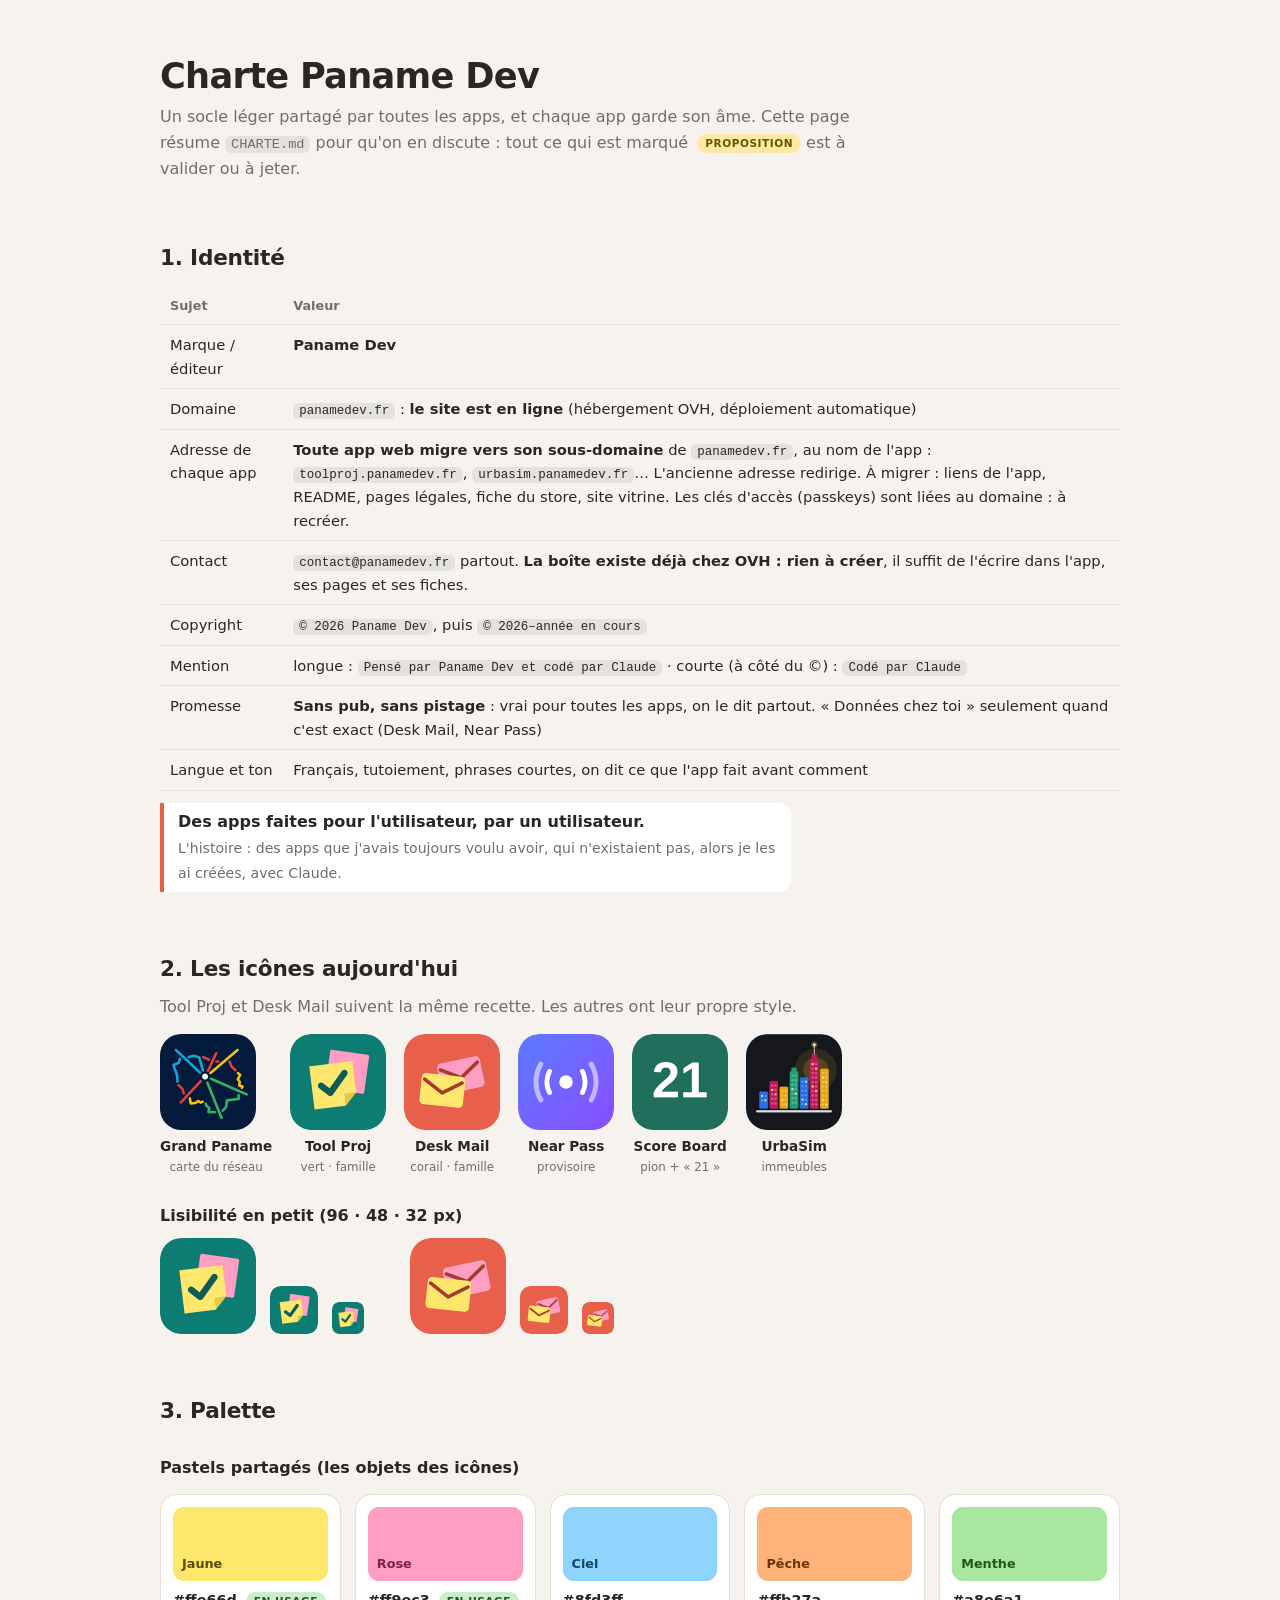
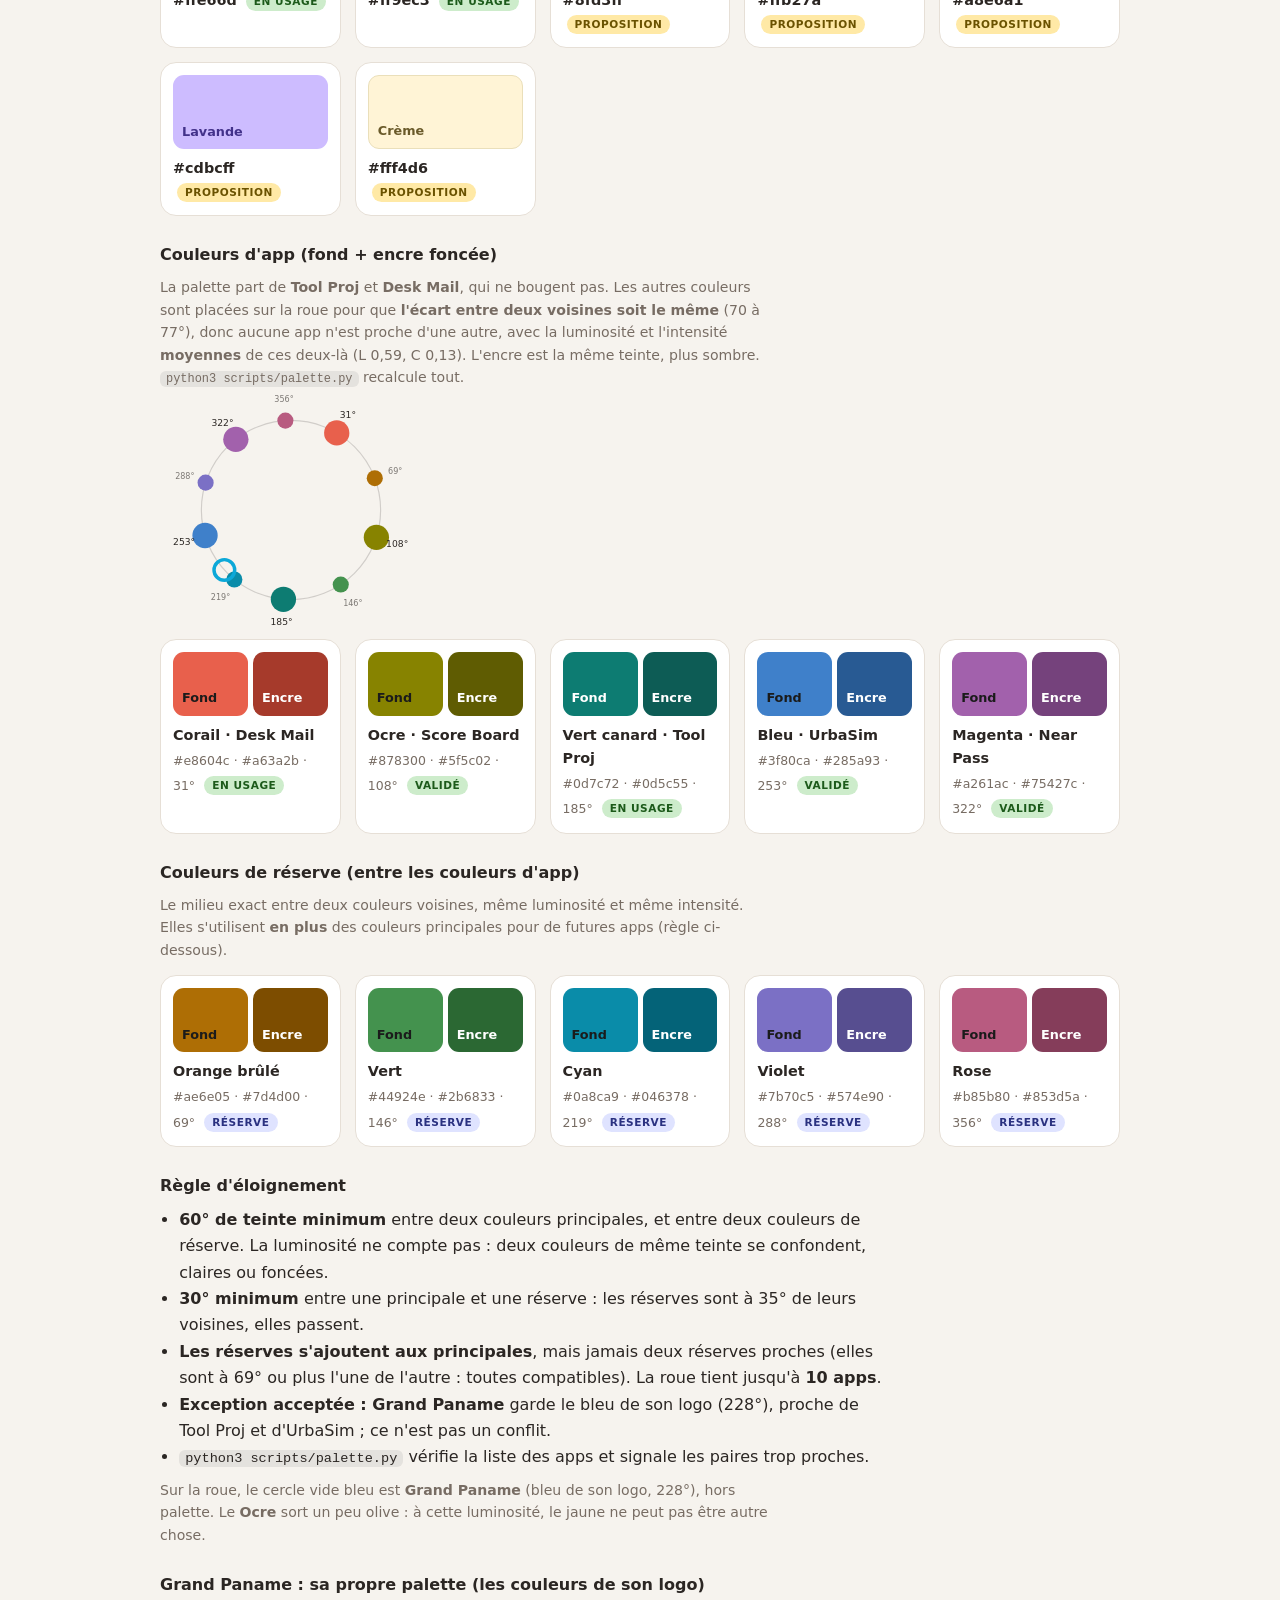
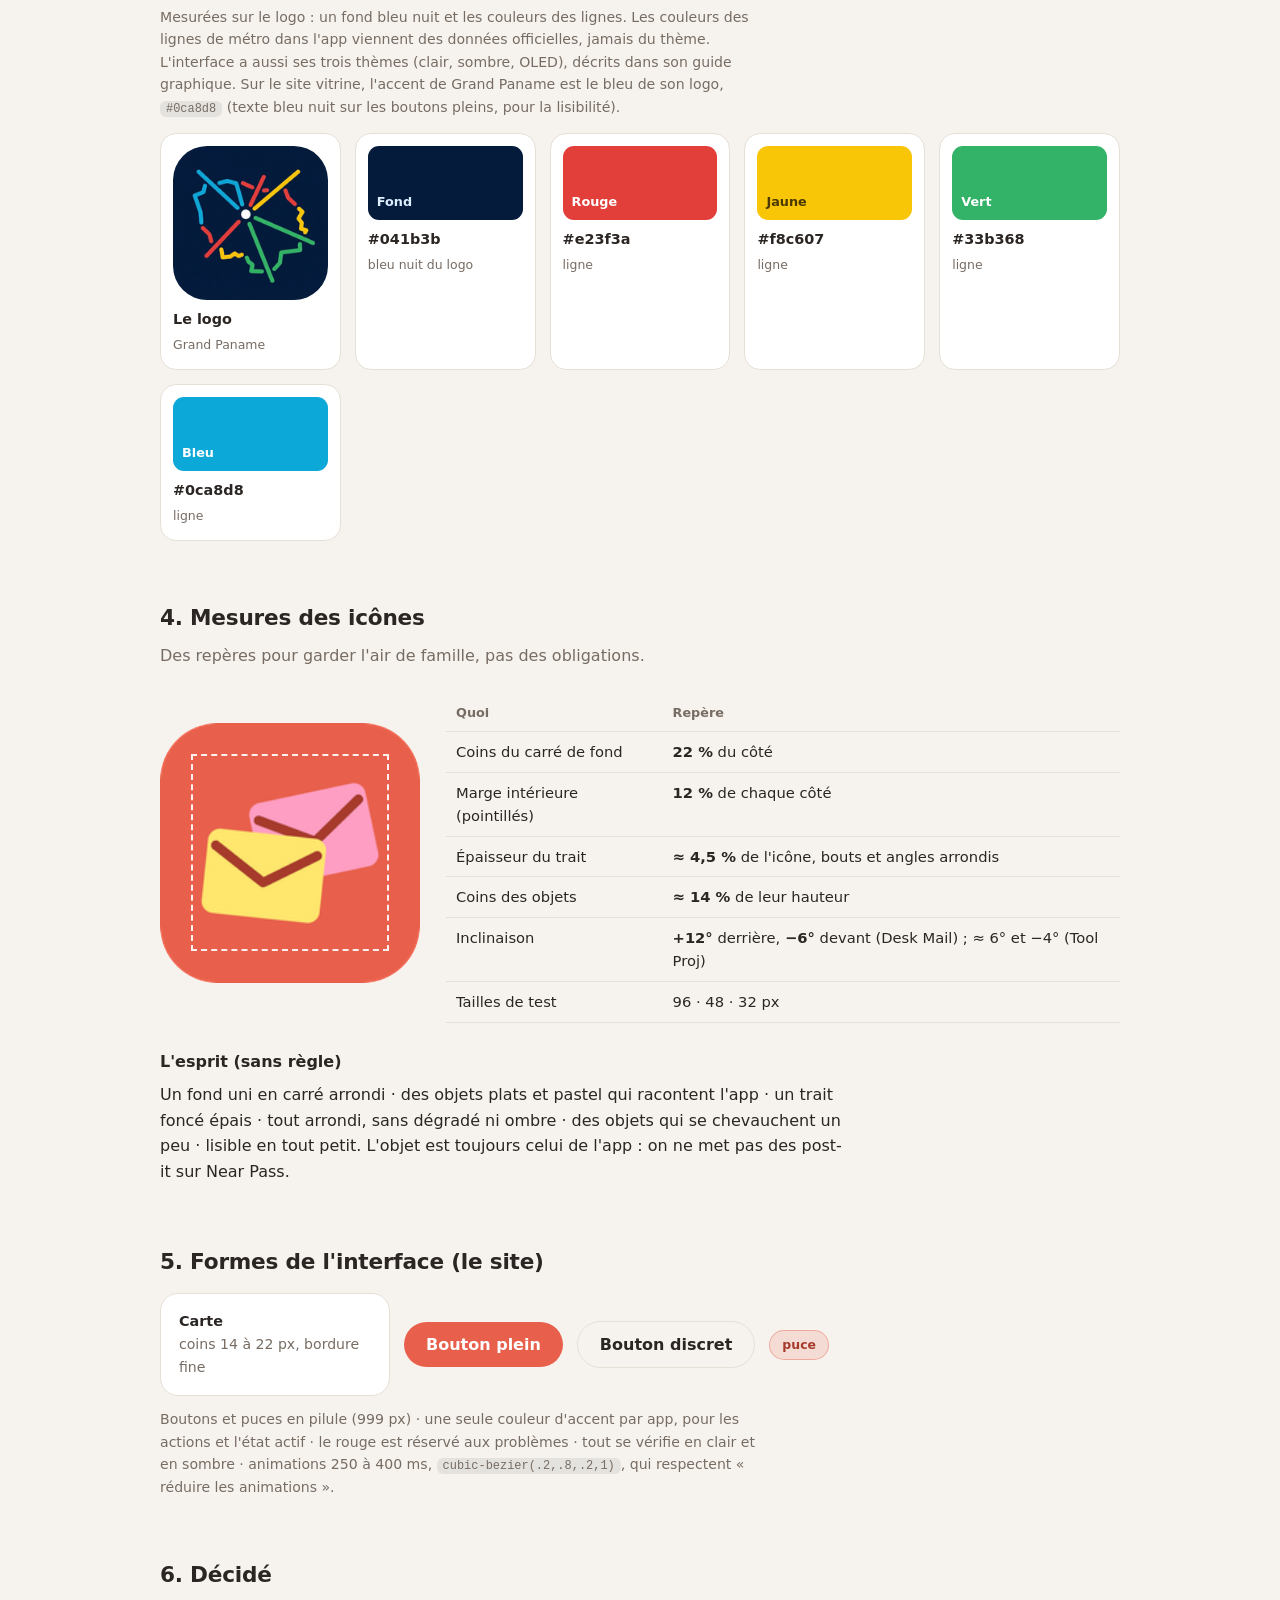
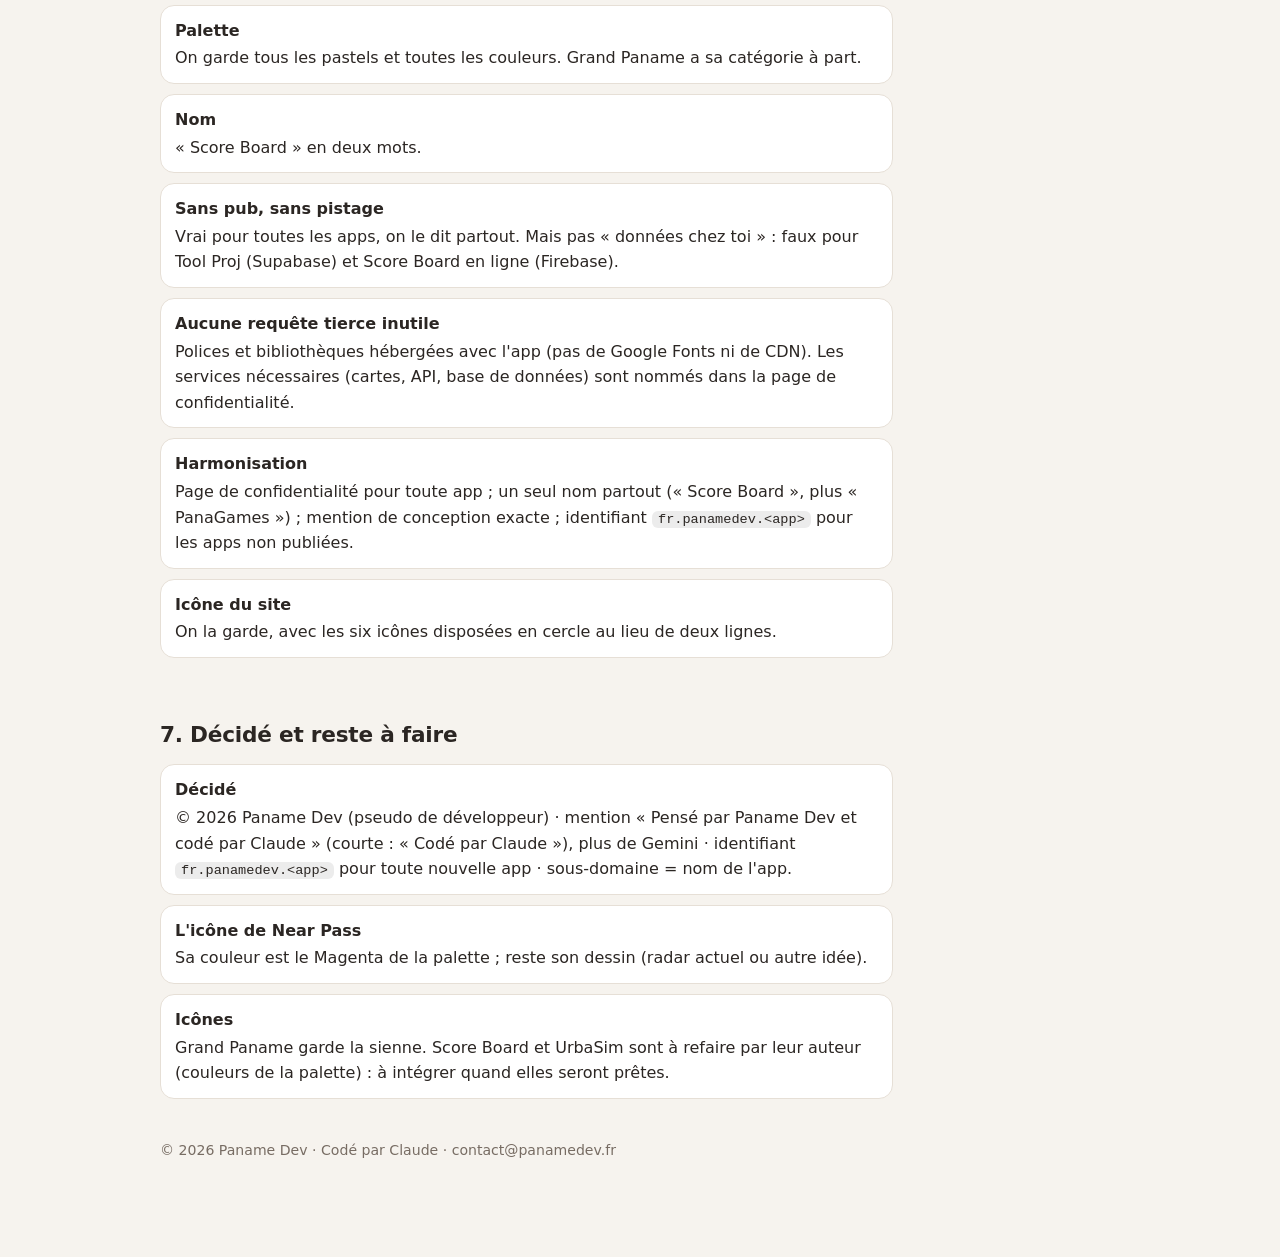
==== branding/charte-paname-dev.html @ 58f42713 "Charte : la boîte contact existe déjà ; toute app web migre vers son sous-domaine Co-Authored-By: Cl" ====
<!doctype html>
<html lang="fr">
<head>
<meta charset="utf-8">
<meta name="robots" content="noindex">
<meta name="viewport" content="width=device-width, initial-scale=1">
<meta name="color-scheme" content="light dark">
<title>Charte Paname Dev</title>
<style>
  :root{--page:#f6f3ee;--card:#fff;--text:#2b2623;--muted:#776c63;--line:#e6dfd6;--accent:#e8604c}
  @media (prefers-color-scheme:dark){:root{--page:#16141a;--card:#211e27;--text:#f3ede6;--muted:#a59fae;--line:#35303d}}
  *{box-sizing:border-box;margin:0}
  body{background:var(--page);color:var(--text);font:16px/1.6 "Segoe UI",system-ui,-apple-system,sans-serif}
  main{max-width:1000px;margin:0 auto;padding:56px 20px 96px}
  h1{font-size:2.2rem;letter-spacing:-.02em;line-height:1.15}
  h2{font-size:1.35rem;margin:60px 0 6px;letter-spacing:-.01em}
  h3{font-size:1rem;margin:26px 0 8px}
  p{max-width:68ch}
  .lead{color:var(--muted);margin-top:8px}
  .note{color:var(--muted);font-size:.88rem;margin-top:8px}
  code{font:.85em ui-monospace,Menlo,Consolas,monospace;background:rgba(127,127,127,.15);padding:1px 6px;border-radius:6px}
  .grid{display:grid;gap:14px;grid-template-columns:repeat(auto-fill,minmax(160px,1fr));margin-top:14px}
  .card{background:var(--card);border:1px solid var(--line);border-radius:16px;padding:12px}
  .sw{height:74px;border-radius:11px;display:flex;align-items:flex-end;padding:7px 9px;font-weight:700;font-size:.8rem;margin-bottom:8px}
  .pair{display:flex;gap:5px;margin-bottom:8px}.pair .sw{flex:1;margin:0;height:64px}
  .card b{display:block;font-size:.9rem}.card small{color:var(--muted);font-size:.78rem}
  .tag{display:inline-block;font-size:.66rem;font-weight:700;letter-spacing:.05em;text-transform:uppercase;padding:1px 8px;border-radius:99px;margin-left:4px;vertical-align:middle}
  .ok{background:#cdeccb;color:#1c5a1a}.try{background:#ffe9a6;color:#6a5200}.hold{background:#dfe3ff;color:#2a3180}
  @media (prefers-color-scheme:dark){.ok{background:#1f4a1d;color:#bff0bb}.try{background:#5a4700;color:#ffe9a6}.hold{background:#2a2f6a;color:#cfd4ff}}
  .row{display:flex;gap:18px;flex-wrap:wrap;align-items:flex-end;margin-top:14px}
  .icon{width:96px;height:96px;border-radius:22%;display:block}
  figure{margin:0;text-align:center;font-size:.85rem}figure figcaption{margin-top:6px}figure small{display:block;color:var(--muted);font-size:.74rem}
  .sizes{display:flex;flex-wrap:wrap;gap:14px;align-items:flex-end;margin-top:10px}
  .anat{display:grid;gap:26px;grid-template-columns:260px 1fr;align-items:center;margin-top:14px}
  @media (max-width:680px){.anat{grid-template-columns:1fr}}
  .box{position:relative;width:260px;height:260px}
  .box img{width:100%;height:100%;border-radius:22%;display:block}
  .box .m{position:absolute;inset:12%;border:2px dashed #fff;opacity:.9}
  table{border-collapse:collapse;width:100%;margin-top:12px;font-size:.92rem}
  td,th{text-align:left;padding:8px 10px;border-bottom:1px solid var(--line);vertical-align:top}th{color:var(--muted);font-weight:600;font-size:.8rem}
  table.gp i{display:inline-block;width:16px;height:16px;border-radius:5px;border:1px solid rgba(127,127,127,.4);vertical-align:-3px;margin-right:7px}
  .shapes{display:flex;gap:14px;flex-wrap:wrap;align-items:center;margin-top:14px}
  .s-card{background:var(--card);border:1px solid var(--line);border-radius:18px;padding:16px 18px;max-width:230px;font-size:.9rem}
  .s-pill{display:inline-block;padding:10px 22px;border-radius:999px;background:var(--accent);color:#fff;font-weight:600}
  .s-pill.g{background:transparent;color:var(--text);border:1px solid var(--line)}
  .s-chip{display:inline-block;padding:4px 12px;border-radius:999px;font-size:.78rem;font-weight:600;color:#a63a2b;background:rgba(232,96,76,.15);border:1px solid rgba(232,96,76,.4)}
  @media (prefers-color-scheme:dark){.s-chip{color:#f4a89b}}
  ul.q{list-style:none;padding:0;margin-top:12px;display:grid;gap:10px}
  ul.q li{background:var(--card);border:1px solid var(--line);border-radius:14px;padding:12px 14px;max-width:72ch}
  ul.q b{display:block;margin-bottom:2px}
  .quote{border-left:4px solid var(--accent);padding:6px 14px;margin-top:12px;max-width:62ch;background:var(--card);border-radius:0 12px 12px 0}
</style>
</head>
<body>
<main>

<h1>Charte Paname Dev</h1>
<p class="lead">Un socle léger partagé par toutes les apps, et chaque app garde son âme. Cette page résume <code>CHARTE.md</code> pour qu'on en discute : tout ce qui est marqué <span class="tag try">proposition</span> est à valider ou à jeter.</p>

<h2>1. Identité</h2>
<table>
  <tr><th>Sujet</th><th>Valeur</th></tr>
  <tr><td>Marque / éditeur</td><td><b>Paname Dev</b></td></tr>
  <tr><td>Domaine</td><td><code>panamedev.fr</code> : <b>le site est en ligne</b> (hébergement OVH, déploiement automatique)</td></tr>
  <tr><td>Adresse de chaque app</td><td><b>Toute app web migre vers son sous-domaine</b> de <code>panamedev.fr</code>, au nom de l'app : <code>toolproj.panamedev.fr</code>, <code>urbasim.panamedev.fr</code>… L'ancienne adresse redirige. À migrer : liens de l'app, README, pages légales, fiche du store, site vitrine. Les clés d'accès (passkeys) sont liées au domaine : à recréer.</td></tr>
  <tr><td>Contact</td><td><code>contact@panamedev.fr</code> partout. <b>La boîte existe déjà chez OVH : rien à créer</b>, il suffit de l'écrire dans l'app, ses pages et ses fiches.</td></tr>
  <tr><td>Copyright</td><td><code>© 2026 Paname Dev</code>, puis <code>© 2026–année en cours</code></td></tr>
  <tr><td>Mention</td><td>longue : <code>Pensé par Paname Dev et codé par Claude</code> · courte (à côté du ©) : <code>Codé par Claude</code></td></tr>
  <tr><td>Promesse</td><td><b>Sans pub, sans pistage</b> : vrai pour toutes les apps, on le dit partout. « Données chez toi » seulement quand c'est exact (Desk Mail, Near Pass)</td></tr>
  <tr><td>Langue et ton</td><td>Français, tutoiement, phrases courtes, on dit ce que l'app fait avant comment</td></tr>
</table>
<div class="quote"><b>Des apps faites pour l'utilisateur, par un utilisateur.</b><br><span class="note">L'histoire : des apps que j'avais toujours voulu avoir, qui n'existaient pas, alors je les ai créées, avec Claude.</span></div>

<h2>2. Les icônes aujourd'hui</h2>
<p class="lead">Tool Proj et Desk Mail suivent la même recette. Les autres ont leur propre style.</p>
<div class="row">
  <figure><img class="icon" src="[data-uri]" alt=""><figcaption><b>Grand Paname</b><small>carte du réseau</small></figcaption></figure>
  <figure><img class="icon" src="[data-uri]" alt=""><figcaption><b>Tool Proj</b><small>vert · famille</small></figcaption></figure>
  <figure><img class="icon" src="[data-uri]" alt=""><figcaption><b>Desk Mail</b><small>corail · famille</small></figcaption></figure>
  <figure><img class="icon" src="[data-uri]" alt=""><figcaption><b>Near Pass</b><small>provisoire</small></figcaption></figure>
  <figure><img class="icon" src="[data-uri]" alt=""><figcaption><b>Score Board</b><small>pion + « 21 »</small></figcaption></figure>
  <figure><img class="icon" src="[data-uri]" alt=""><figcaption><b>UrbaSim</b><small>immeubles</small></figcaption></figure>
</div>
<h3>Lisibilité en petit (96 · 48 · 32 px)</h3>
<div class="sizes">
  <img src="[data-uri]" width="96" height="96" alt="" style="border-radius:22%"><img src="[data-uri]" width="48" height="48" alt="" style="border-radius:22%"><img src="[data-uri]" width="32" height="32" alt="" style="border-radius:22%">
  <span style="width:18px"></span>
  <img src="[data-uri]" width="96" height="96" alt="" style="border-radius:22%"><img src="[data-uri]" width="48" height="48" alt="" style="border-radius:22%"><img src="[data-uri]" width="32" height="32" alt="" style="border-radius:22%">
</div>

<h2>3. Palette</h2>
<h3>Pastels partagés (les objets des icônes)</h3>
<div class="grid">
  <div class="card"><div class="sw" style="background:#ffe66d;color:#5c4a00">Jaune</div><b>#ffe66d <span class="tag ok">en usage</span></b></div>
  <div class="card"><div class="sw" style="background:#ff9ec3;color:#7a2349">Rose</div><b>#ff9ec3 <span class="tag ok">en usage</span></b></div>
  <div class="card"><div class="sw" style="background:#8fd3ff;color:#0e4766">Ciel</div><b>#8fd3ff <span class="tag try">proposition</span></b></div>
  <div class="card"><div class="sw" style="background:#ffb27a;color:#6a3400">Pêche</div><b>#ffb27a <span class="tag try">proposition</span></b></div>
  <div class="card"><div class="sw" style="background:#a8e6a1;color:#1f5a1a">Menthe</div><b>#a8e6a1 <span class="tag try">proposition</span></b></div>
  <div class="card"><div class="sw" style="background:#cdbcff;color:#42318a">Lavande</div><b>#cdbcff <span class="tag try">proposition</span></b></div>
  <div class="card"><div class="sw" style="background:#fff4d6;color:#6a5a2a;border:1px solid #eadfba">Crème</div><b>#fff4d6 <span class="tag try">proposition</span></b></div>
</div>
<h3>Couleurs d'app (fond + encre foncée)</h3>
<p class="note">La palette part de <b>Tool Proj</b> et <b>Desk Mail</b>, qui ne bougent pas. Les autres couleurs sont placées sur la roue pour que <b>l'écart entre deux voisines soit le même</b> (70 à 77°), donc aucune app n'est proche d'une autre, avec la luminosité et l'intensité <b>moyennes</b> de ces deux-là (L 0,59, C 0,13). L'encre est la même teinte, plus sombre. <code>python3 scripts/palette.py</code> recalcule tout.</p>
<svg viewBox="-14 0 228 200" width="262" height="230" role="img" aria-label="Roue des couleurs d'app" style="display:block;margin:6px 0 14px"><circle cx="100" cy="100" r="78" fill="none" stroke="currentColor" stroke-opacity=".18"/><circle cx="172.9" cy="72.3" r="7" fill="#ae6e05"/><text x="190.7" y="68.6" text-anchor="middle" font-size="7" fill="currentColor" fill-opacity=".6">69°</text><circle cx="143.3" cy="164.9" r="7" fill="#44924e"/><text x="153.8" y="183.7" text-anchor="middle" font-size="7" fill="currentColor" fill-opacity=".6">146°</text><circle cx="50.7" cy="160.5" r="7" fill="#0a8ca9"/><text x="38.7" y="178.2" text-anchor="middle" font-size="7" fill="currentColor" fill-opacity=".6">219°</text><circle cx="25.7" cy="76.2" r="7" fill="#7b70c5"/><text x="7.6" y="73.4" text-anchor="middle" font-size="7" fill="currentColor" fill-opacity=".6">288°</text><circle cx="95.1" cy="22.2" r="7" fill="#b85b80"/><text x="93.9" y="6.2" text-anchor="middle" font-size="7" fill="currentColor" fill-opacity=".6">356°</text><circle cx="139.8" cy="32.9" r="11" fill="#e8604c"/><text x="149.5" y="19.6" text-anchor="middle" font-size="8" fill="currentColor">31°</text><circle cx="174.3" cy="123.8" r="11" fill="#878300"/><text x="192.4" y="132.6" text-anchor="middle" font-size="8" fill="currentColor">108°</text><circle cx="93.4" cy="177.7" r="11" fill="#0d7c72"/><text x="91.8" y="199.7" text-anchor="middle" font-size="8" fill="currentColor">185°</text><circle cx="25.2" cy="122.2" r="11" fill="#3f80ca"/><text x="7.0" y="130.6" text-anchor="middle" font-size="8" fill="currentColor">253°</text><circle cx="52.0" cy="38.5" r="11" fill="#a261ac"/><text x="40.4" y="26.5" text-anchor="middle" font-size="8" fill="currentColor">322°</text><circle cx="42.0" cy="152.2" r="9" fill="none" stroke="#0ca8d8" stroke-width="3"/></svg>
<div class="grid">
  <div class="card"><div class="pair"><div class="sw" style="background:#e8604c;color:#1b1b1b">Fond</div><div class="sw" style="background:#a63a2b;color:#fff">Encre</div></div><b>Corail · Desk Mail</b><small>#e8604c · #a63a2b · 31°</small> <span class="tag ok">en usage</span></div>
  <div class="card"><div class="pair"><div class="sw" style="background:#878300;color:#1b1b1b">Fond</div><div class="sw" style="background:#5f5c02;color:#fff">Encre</div></div><b>Ocre · Score Board</b><small>#878300 · #5f5c02 · 108°</small> <span class="tag ok">validé</span></div>
  <div class="card"><div class="pair"><div class="sw" style="background:#0d7c72;color:#fff">Fond</div><div class="sw" style="background:#0d5c55;color:#fff">Encre</div></div><b>Vert canard · Tool Proj</b><small>#0d7c72 · #0d5c55 · 185°</small> <span class="tag ok">en usage</span></div>
  <div class="card"><div class="pair"><div class="sw" style="background:#3f80ca;color:#1b1b1b">Fond</div><div class="sw" style="background:#285a93;color:#fff">Encre</div></div><b>Bleu · UrbaSim</b><small>#3f80ca · #285a93 · 253°</small> <span class="tag ok">validé</span></div>
  <div class="card"><div class="pair"><div class="sw" style="background:#a261ac;color:#1b1b1b">Fond</div><div class="sw" style="background:#75427c;color:#fff">Encre</div></div><b>Magenta · Near Pass</b><small>#a261ac · #75427c · 322°</small> <span class="tag ok">validé</span></div>
</div>
<h3>Couleurs de réserve (entre les couleurs d'app)</h3>
<p class="note">Le milieu exact entre deux couleurs voisines, même luminosité et même intensité. Elles s'utilisent <b>en plus</b> des couleurs principales pour de futures apps (règle ci-dessous).</p>
<div class="grid">
  <div class="card"><div class="pair"><div class="sw" style="background:#ae6e05;color:#1b1b1b">Fond</div><div class="sw" style="background:#7d4d00;color:#fff">Encre</div></div><b>Orange brûlé</b><small>#ae6e05 · #7d4d00 · 69°</small> <span class="tag hold">réserve</span></div>
  <div class="card"><div class="pair"><div class="sw" style="background:#44924e;color:#1b1b1b">Fond</div><div class="sw" style="background:#2b6833;color:#fff">Encre</div></div><b>Vert</b><small>#44924e · #2b6833 · 146°</small> <span class="tag hold">réserve</span></div>
  <div class="card"><div class="pair"><div class="sw" style="background:#0a8ca9;color:#1b1b1b">Fond</div><div class="sw" style="background:#046378;color:#fff">Encre</div></div><b>Cyan</b><small>#0a8ca9 · #046378 · 219°</small> <span class="tag hold">réserve</span></div>
  <div class="card"><div class="pair"><div class="sw" style="background:#7b70c5;color:#1b1b1b">Fond</div><div class="sw" style="background:#574e90;color:#fff">Encre</div></div><b>Violet</b><small>#7b70c5 · #574e90 · 288°</small> <span class="tag hold">réserve</span></div>
  <div class="card"><div class="pair"><div class="sw" style="background:#b85b80;color:#1b1b1b">Fond</div><div class="sw" style="background:#853d5a;color:#fff">Encre</div></div><b>Rose</b><small>#b85b80 · #853d5a · 356°</small> <span class="tag hold">réserve</span></div>
</div>
<h3>Règle d'éloignement</h3>
<ul style="max-width:72ch;line-height:1.65;padding-left:1.2rem">
  <li><b>60° de teinte minimum</b> entre deux couleurs principales, et entre deux couleurs de réserve. La luminosité ne compte pas : deux couleurs de même teinte se confondent, claires ou foncées.</li>
  <li><b>30° minimum</b> entre une principale et une réserve : les réserves sont à 35° de leurs voisines, elles passent.</li>
  <li><b>Les réserves s'ajoutent aux principales</b>, mais jamais deux réserves proches (elles sont à 69° ou plus l'une de l'autre : toutes compatibles). La roue tient jusqu'à <b>10 apps</b>.</li>
  <li><b>Exception acceptée : Grand Paname</b> garde le bleu de son logo (228°), proche de Tool Proj et d'UrbaSim ; ce n'est pas un conflit.</li>
  <li><code>python3 scripts/palette.py</code> vérifie la liste des apps et signale les paires trop proches.</li>
</ul>
<p class="note">Sur la roue, le cercle vide bleu est <b>Grand Paname</b> (bleu de son logo, 228°), hors palette. Le <b>Ocre</b> sort un peu olive : à cette luminosité, le jaune ne peut pas être autre chose.</p>

<h3>Grand Paname : sa propre palette (les couleurs de son logo)</h3>
<p class="note" style="margin:0 0 6px">Mesurées sur le logo : un fond bleu nuit et les couleurs des lignes. Les couleurs des lignes de métro dans l'app viennent des données officielles, jamais du thème. L'interface a aussi ses trois thèmes (clair, sombre, OLED), décrits dans son guide graphique. Sur le site vitrine, l'accent de Grand Paname est le bleu de son logo, <code>#0ca8d8</code> (texte bleu nuit sur les boutons pleins, pour la lisibilité).</p>
<div class="grid">
  <div class="card"><img src="[data-uri]" alt="" style="width:100%;border-radius:22%;display:block;margin-bottom:8px"><b>Le logo</b><small>Grand Paname</small></div>
  <div class="card"><div class="sw" style="background:#041b3b;color:#ddeeff">Fond</div><b>#041b3b</b><small>bleu nuit du logo</small></div>
  <div class="card"><div class="sw" style="background:#e23f3a;color:#fff">Rouge</div><b>#e23f3a</b><small>ligne</small></div>
  <div class="card"><div class="sw" style="background:#f8c607;color:#4a3a00">Jaune</div><b>#f8c607</b><small>ligne</small></div>
  <div class="card"><div class="sw" style="background:#33b368;color:#fff">Vert</div><b>#33b368</b><small>ligne</small></div>
  <div class="card"><div class="sw" style="background:#0ca8d8;color:#fff">Bleu</div><b>#0ca8d8</b><small>ligne</small></div>
</div>

<h2>4. Mesures des icônes</h2>
<p class="lead">Des repères pour garder l'air de famille, pas des obligations.</p>
<div class="anat">
  <div class="box"><img src="[data-uri]" alt=""><div class="m"></div></div>
  <table>
    <tr><th>Quoi</th><th>Repère</th></tr>
    <tr><td>Coins du carré de fond</td><td><b>22 %</b> du côté</td></tr>
    <tr><td>Marge intérieure (pointillés)</td><td><b>12 %</b> de chaque côté</td></tr>
    <tr><td>Épaisseur du trait</td><td><b>≈ 4,5 %</b> de l'icône, bouts et angles arrondis</td></tr>
    <tr><td>Coins des objets</td><td><b>≈ 14 %</b> de leur hauteur</td></tr>
    <tr><td>Inclinaison</td><td><b>+12°</b> derrière, <b>−6°</b> devant (Desk Mail) ; ≈ 6° et −4° (Tool Proj)</td></tr>
    <tr><td>Tailles de test</td><td>96 · 48 · 32 px</td></tr>
  </table>
</div>
<h3>L'esprit (sans règle)</h3>
<p>Un fond uni en carré arrondi · des objets plats et pastel qui racontent l'app · un trait foncé épais · tout arrondi, sans dégradé ni ombre · des objets qui se chevauchent un peu · lisible en tout petit. L'objet est toujours celui de l'app : on ne met pas des post-it sur Near Pass.</p>

<h2>5. Formes de l'interface (le site)</h2>
<div class="shapes">
  <div class="s-card"><b>Carte</b><br><span class="note">coins 14 à 22 px, bordure fine</span></div>
  <span class="s-pill">Bouton plein</span><span class="s-pill g">Bouton discret</span><span class="s-chip">puce</span>
</div>
<p class="note" style="margin-top:12px">Boutons et puces en pilule (999 px) · une seule couleur d'accent par app, pour les actions et l'état actif · le rouge est réservé aux problèmes · tout se vérifie en clair et en sombre · animations 250 à 400 ms, <code>cubic-bezier(.2,.8,.2,1)</code>, qui respectent « réduire les animations ».</p>

<h2>6. Décidé</h2>
<ul class="q">
  <li><b>Palette</b>On garde tous les pastels et toutes les couleurs. Grand Paname a sa catégorie à part.</li>
  <li><b>Nom</b>« Score Board » en deux mots.</li>
  <li><b>Sans pub, sans pistage</b>Vrai pour toutes les apps, on le dit partout. Mais pas « données chez toi » : faux pour Tool Proj (Supabase) et Score Board en ligne (Firebase).</li>
  <li><b>Aucune requête tierce inutile</b>Polices et bibliothèques hébergées avec l'app (pas de Google Fonts ni de CDN). Les services nécessaires (cartes, API, base de données) sont nommés dans la page de confidentialité.</li>
  <li><b>Harmonisation</b>Page de confidentialité pour toute app ; un seul nom partout (« Score Board », plus « PanaGames ») ; mention de conception exacte ; identifiant <code>fr.panamedev.&lt;app&gt;</code> pour les apps non publiées.</li>
  <li><b>Icône du site</b>On la garde, avec les six icônes disposées en cercle au lieu de deux lignes.</li>
</ul>

<h2>7. Décidé et reste à faire</h2>
<ul class="q">
  <li><b>Décidé</b>© 2026 Paname Dev (pseudo de développeur) · mention « Pensé par Paname Dev et codé par Claude » (courte : « Codé par Claude »), plus de Gemini · identifiant <code>fr.panamedev.&lt;app&gt;</code> pour toute nouvelle app · sous-domaine = nom de l'app.</li>
  <li><b>L'icône de Near Pass</b>Sa couleur est le Magenta de la palette ; reste son dessin (radar actuel ou autre idée).</li>
  <li><b>Icônes</b>Grand Paname garde la sienne. Score Board et UrbaSim sont à refaire par leur auteur (couleurs de la palette) : à intégrer quand elles seront prêtes.</li>
</ul>

<p class="note" style="margin-top:40px">© 2026 Paname Dev · Codé par Claude · contact@panamedev.fr</p>
</main>
</body>
</html>
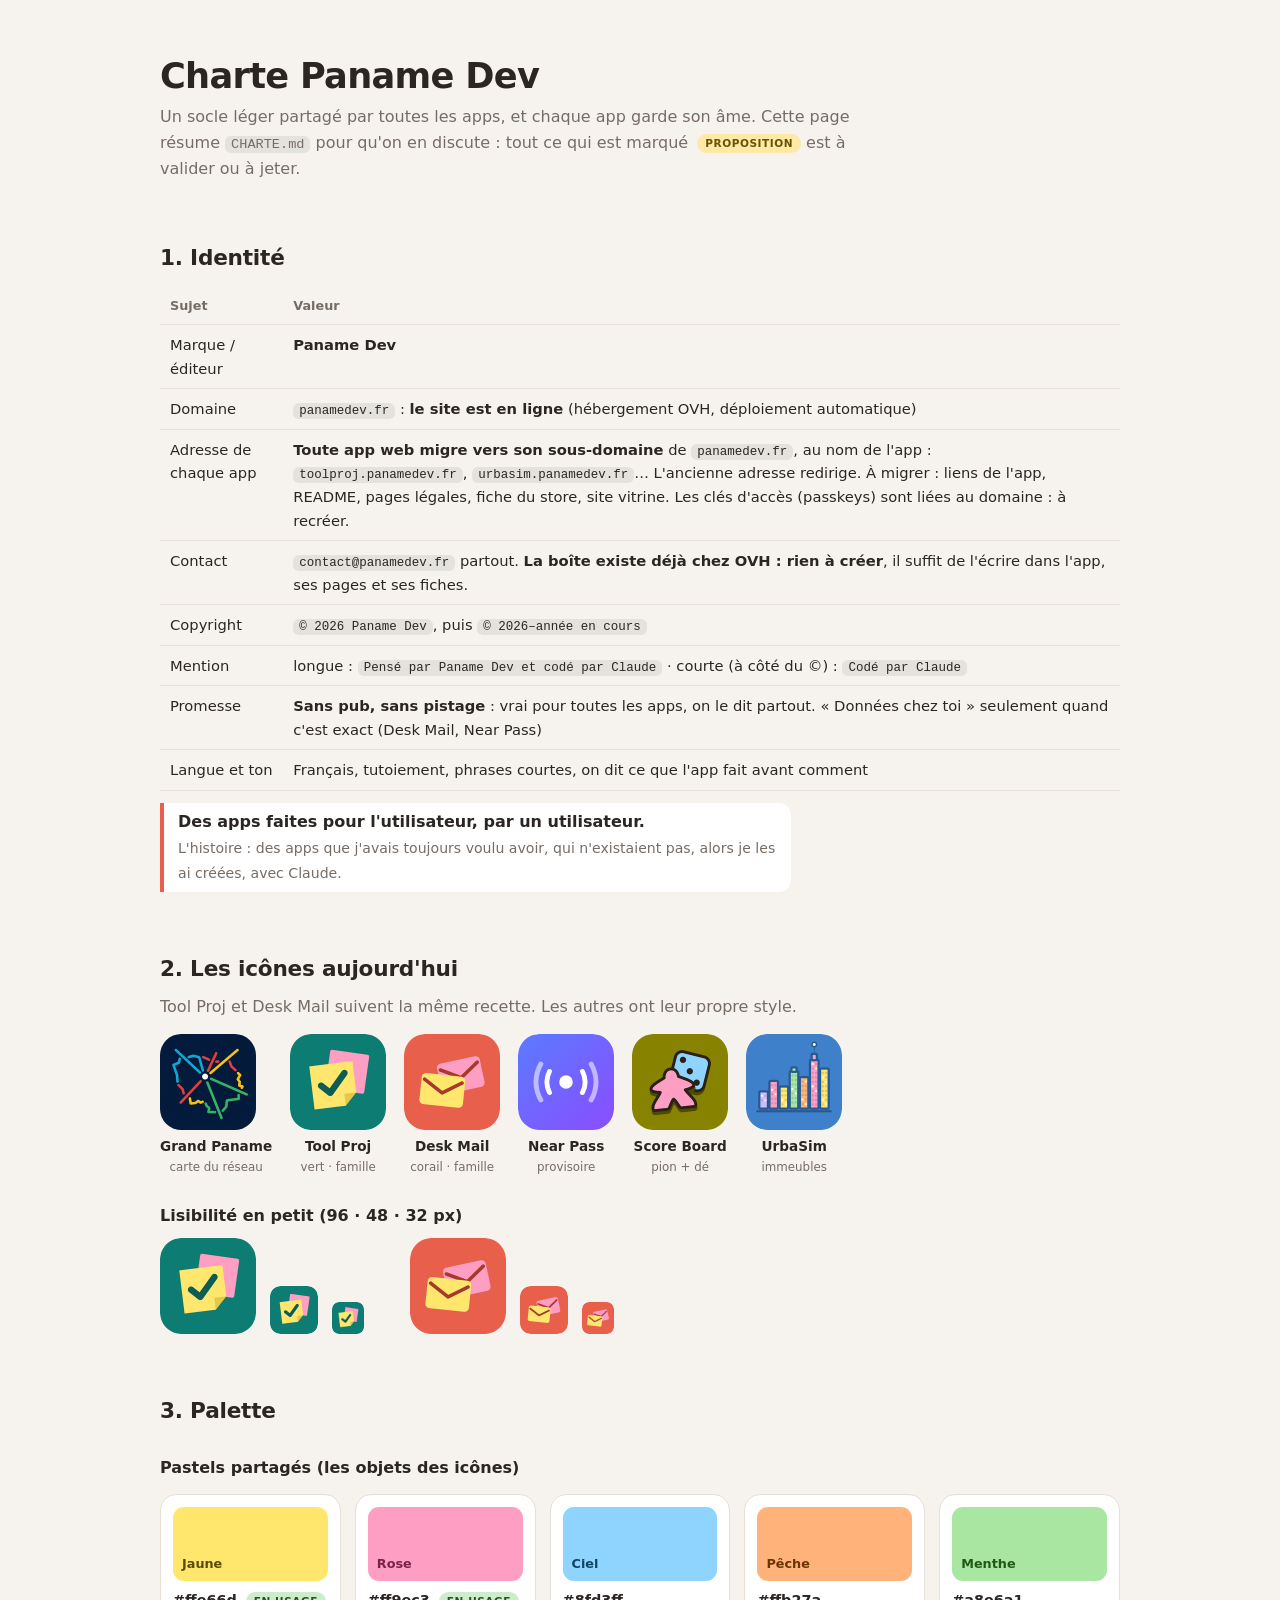
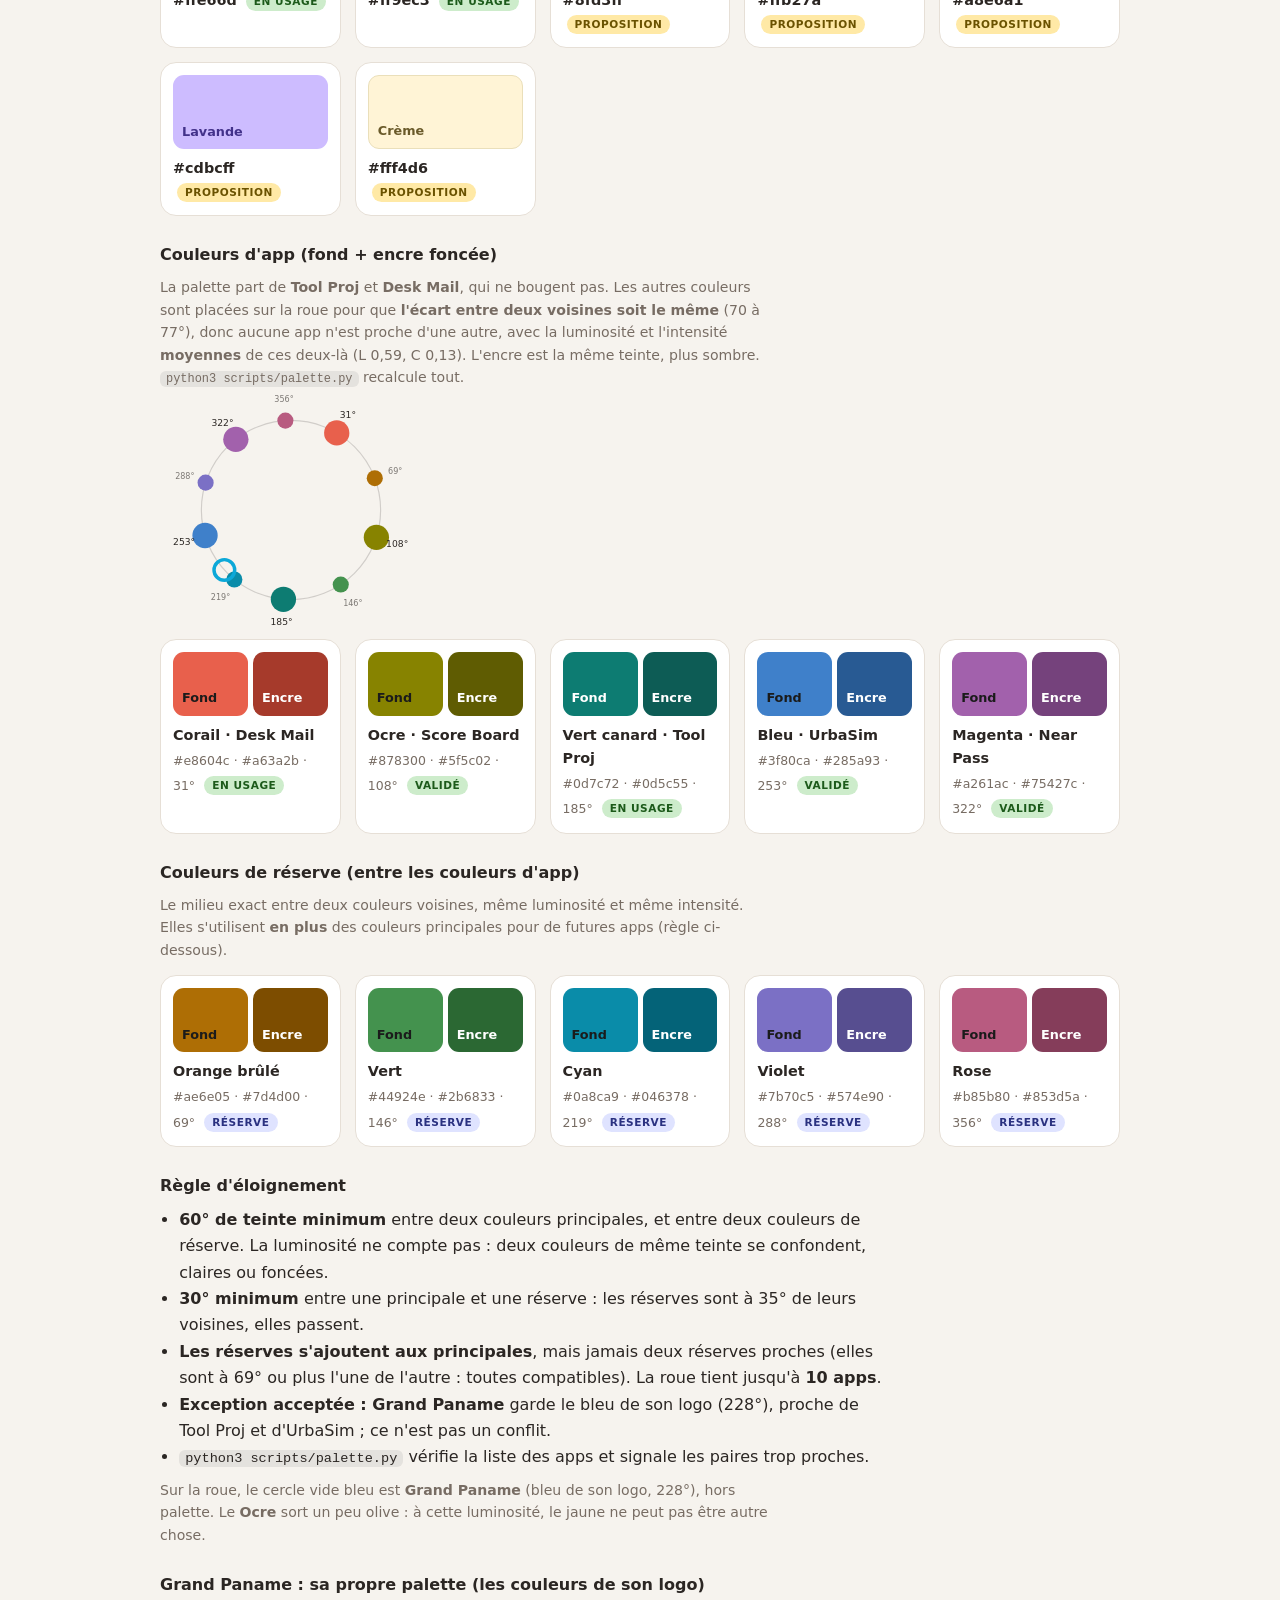
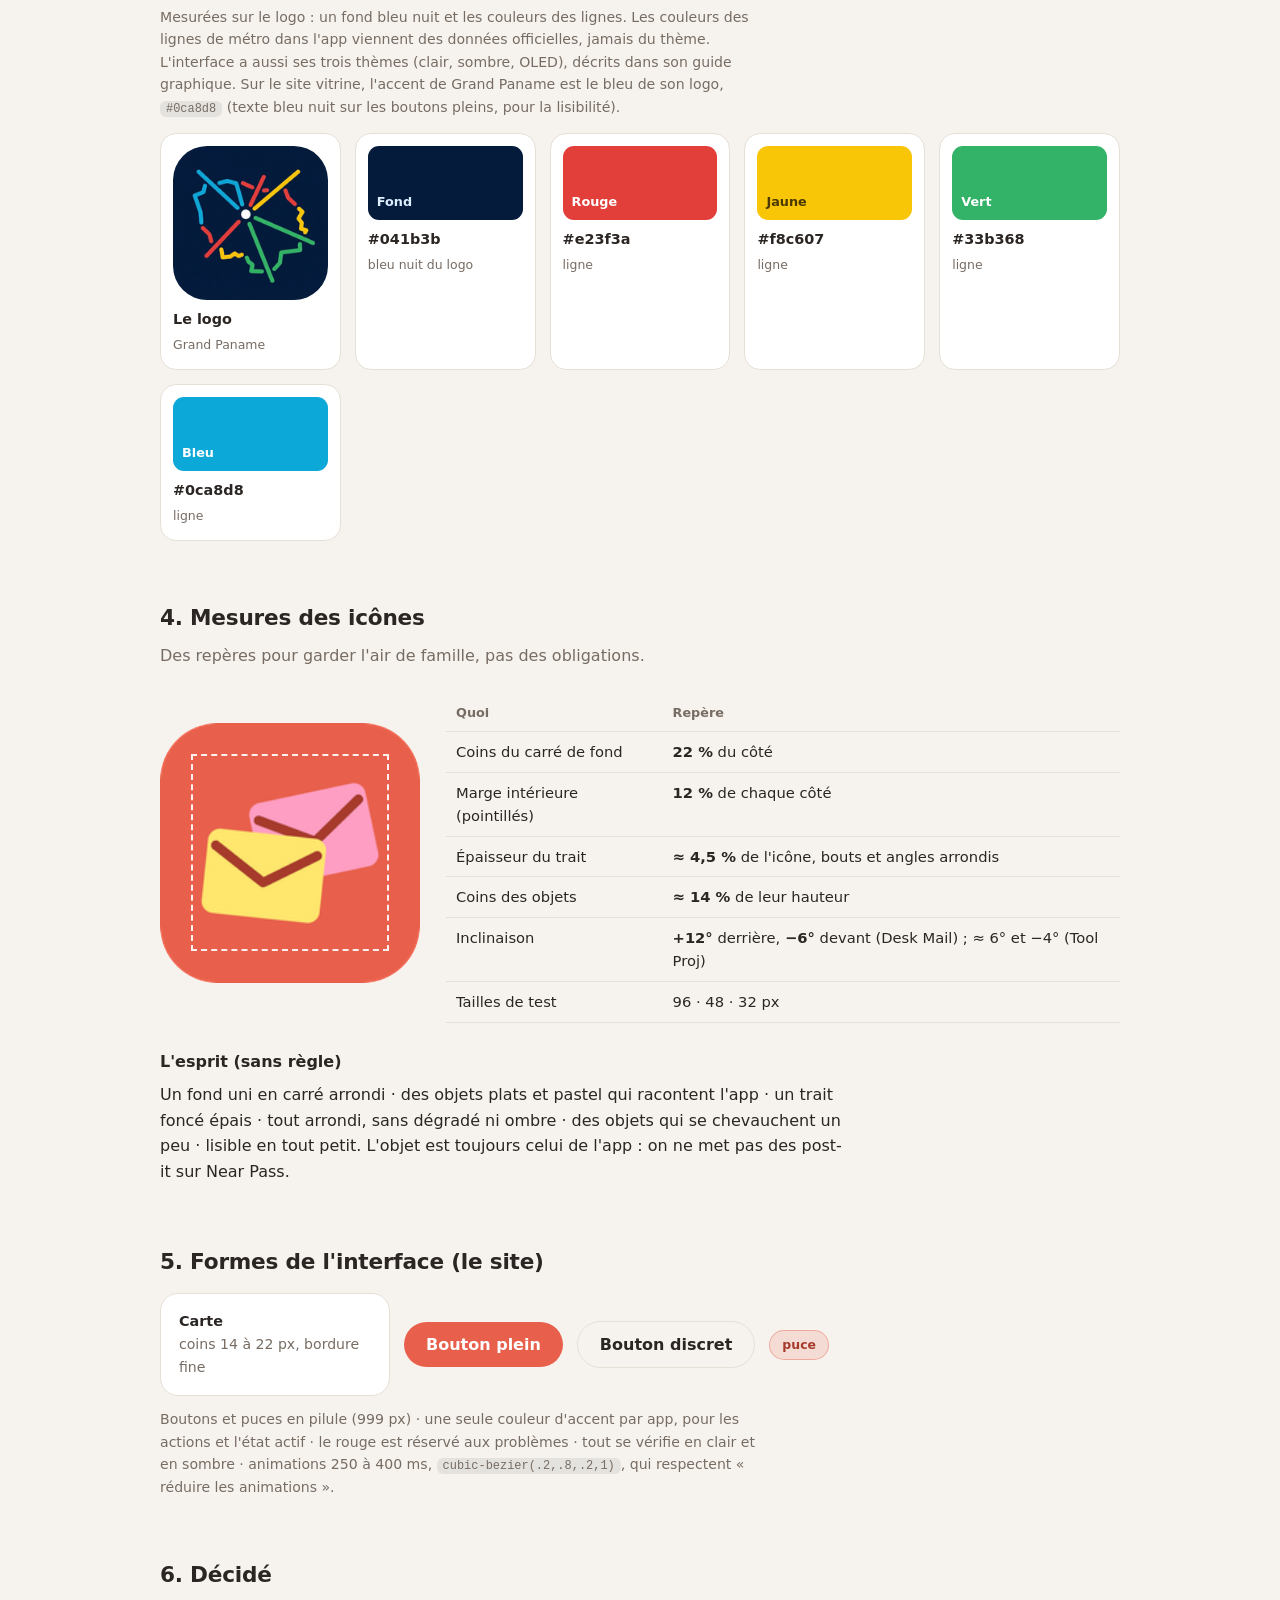
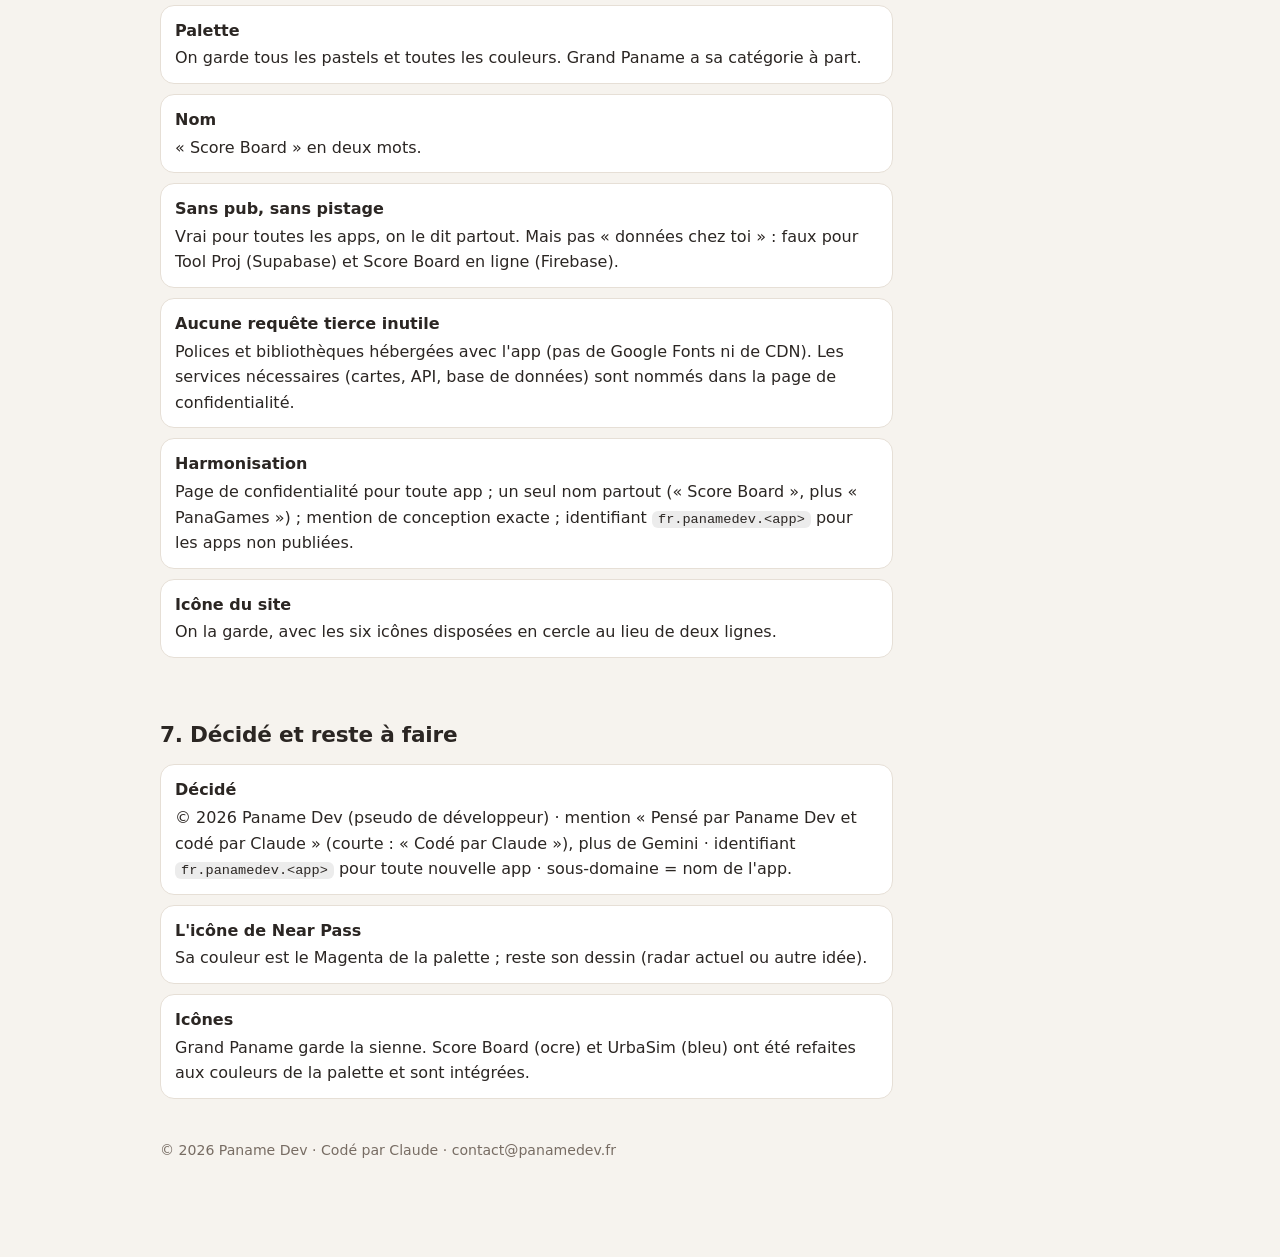
==== commit 2cb77ddc: "Icônes de Score Board et d'UrbaSim mises à jour, accents de la palette ; délai de 0,8 s avant la rot" ====
--- a/branding/charte-paname-dev.html
+++ b/branding/charte-paname-dev.html
@@ -78,8 +78,8 @@
   <figure><img class="icon" src="[data-uri]" alt=""><figcaption><b>Tool Proj</b><small>vert · famille</small></figcaption></figure>
   <figure><img class="icon" src="[data-uri]" alt=""><figcaption><b>Desk Mail</b><small>corail · famille</small></figcaption></figure>
   <figure><img class="icon" src="[data-uri]" alt=""><figcaption><b>Near Pass</b><small>provisoire</small></figcaption></figure>
-  <figure><img class="icon" src="[data-uri]" alt=""><figcaption><b>Score Board</b><small>pion + « 21 »</small></figcaption></figure>
-  <figure><img class="icon" src="[data-uri]" alt=""><figcaption><b>UrbaSim</b><small>immeubles</small></figcaption></figure>
+  <figure><img class="icon" src="[data-uri]" alt=""><figcaption><b>Score Board</b><small>pion + dé</small></figcaption></figure>
+  <figure><img class="icon" src="[data-uri]" alt=""><figcaption><b>UrbaSim</b><small>immeubles</small></figcaption></figure>
 </div>
 <h3>Lisibilité en petit (96 · 48 · 32 px)</h3>
 <div class="sizes">
@@ -177,7 +177,7 @@
 <ul class="q">
   <li><b>Décidé</b>© 2026 Paname Dev (pseudo de développeur) · mention « Pensé par Paname Dev et codé par Claude » (courte : « Codé par Claude »), plus de Gemini · identifiant <code>fr.panamedev.&lt;app&gt;</code> pour toute nouvelle app · sous-domaine = nom de l'app.</li>
   <li><b>L'icône de Near Pass</b>Sa couleur est le Magenta de la palette ; reste son dessin (radar actuel ou autre idée).</li>
-  <li><b>Icônes</b>Grand Paname garde la sienne. Score Board et UrbaSim sont à refaire par leur auteur (couleurs de la palette) : à intégrer quand elles seront prêtes.</li>
+  <li><b>Icônes</b>Grand Paname garde la sienne. Score Board (ocre) et UrbaSim (bleu) ont été refaites aux couleurs de la palette et sont intégrées.</li>
 </ul>
 
 <p class="note" style="margin-top:40px">© 2026 Paname Dev · Codé par Claude · contact@panamedev.fr</p>
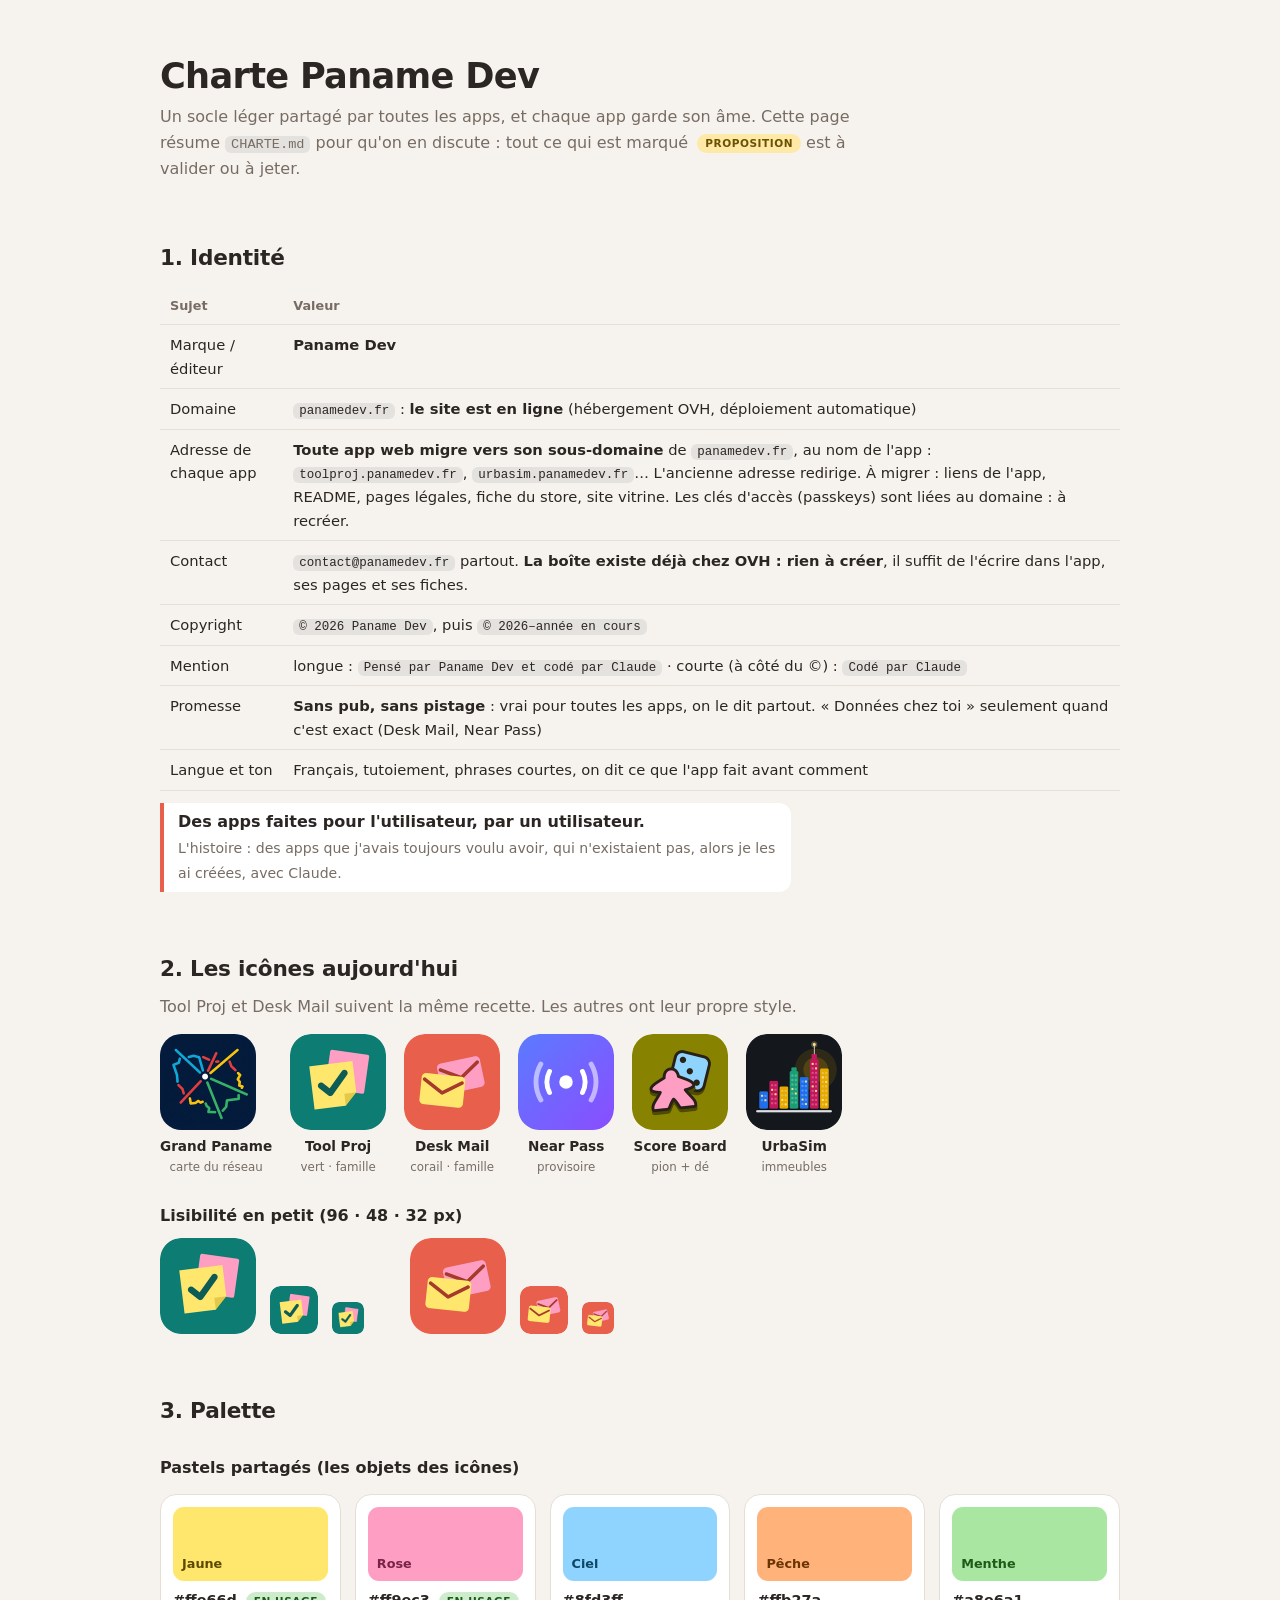
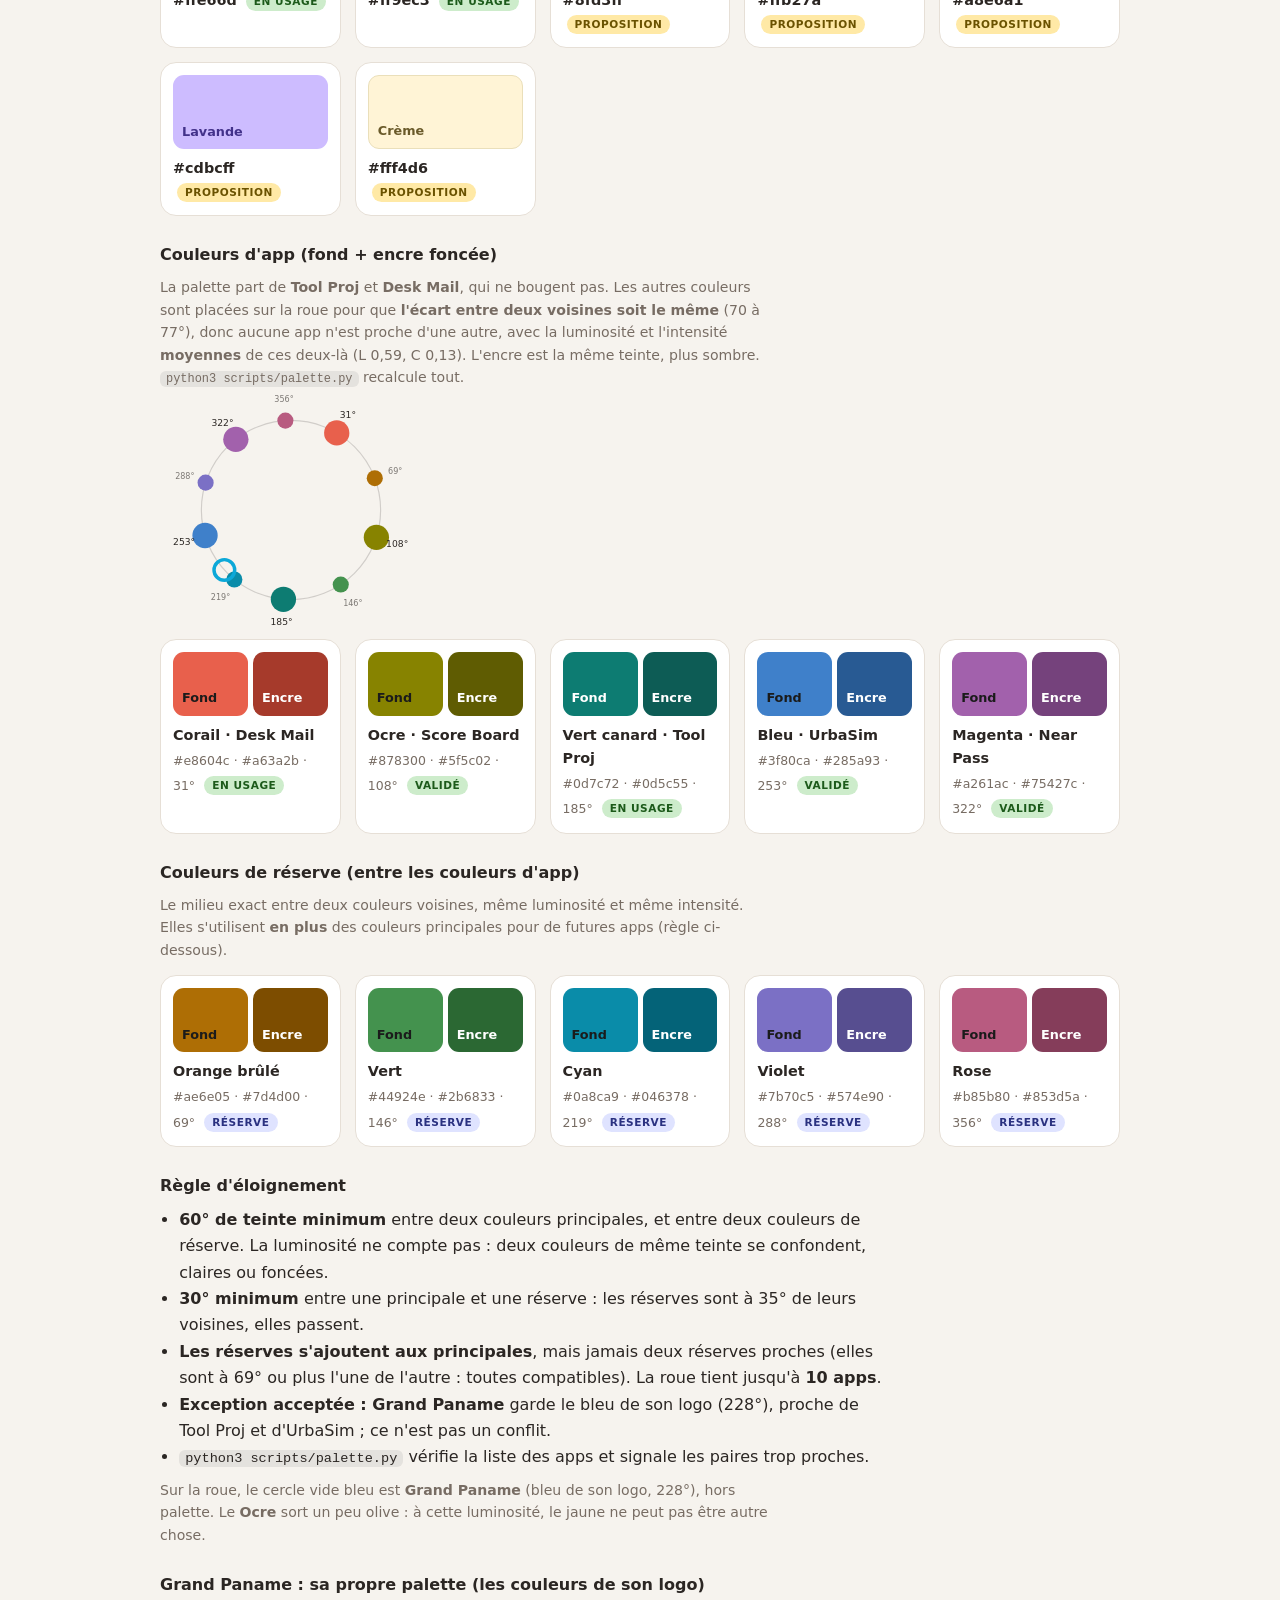
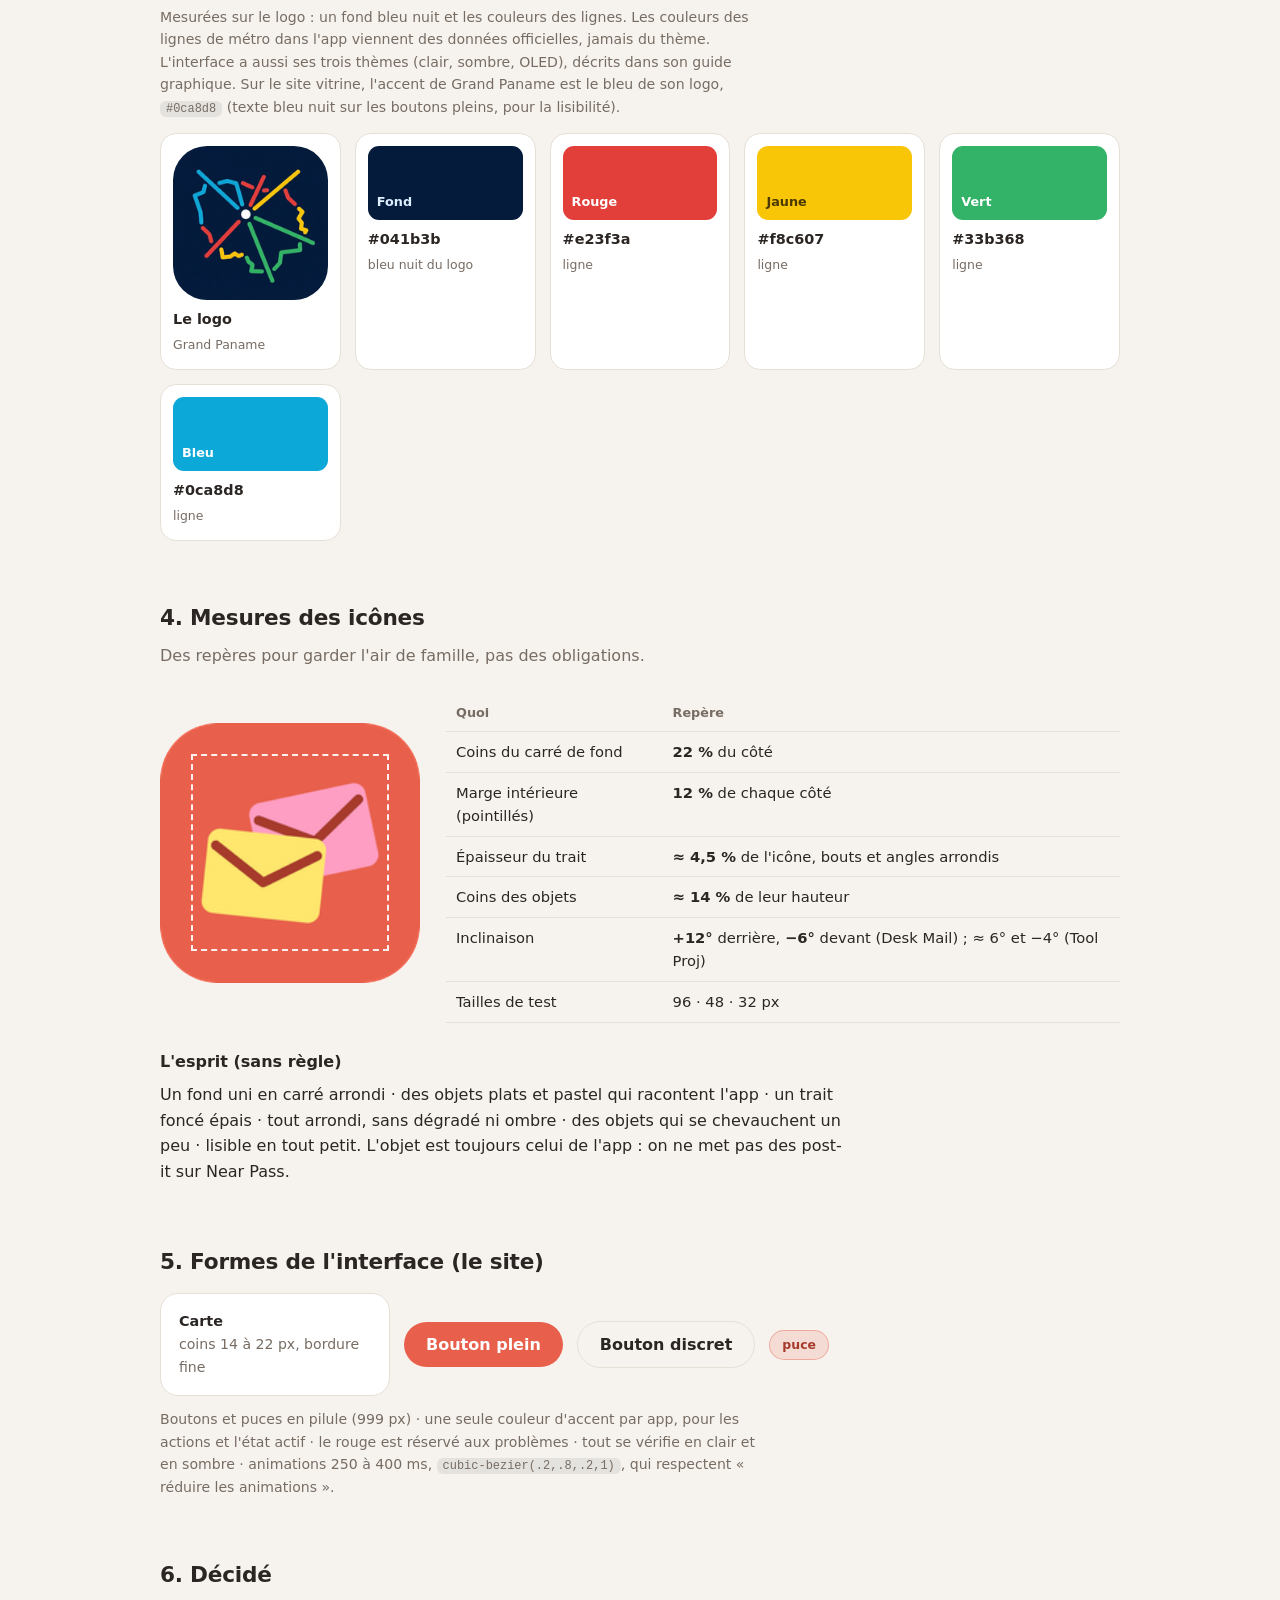
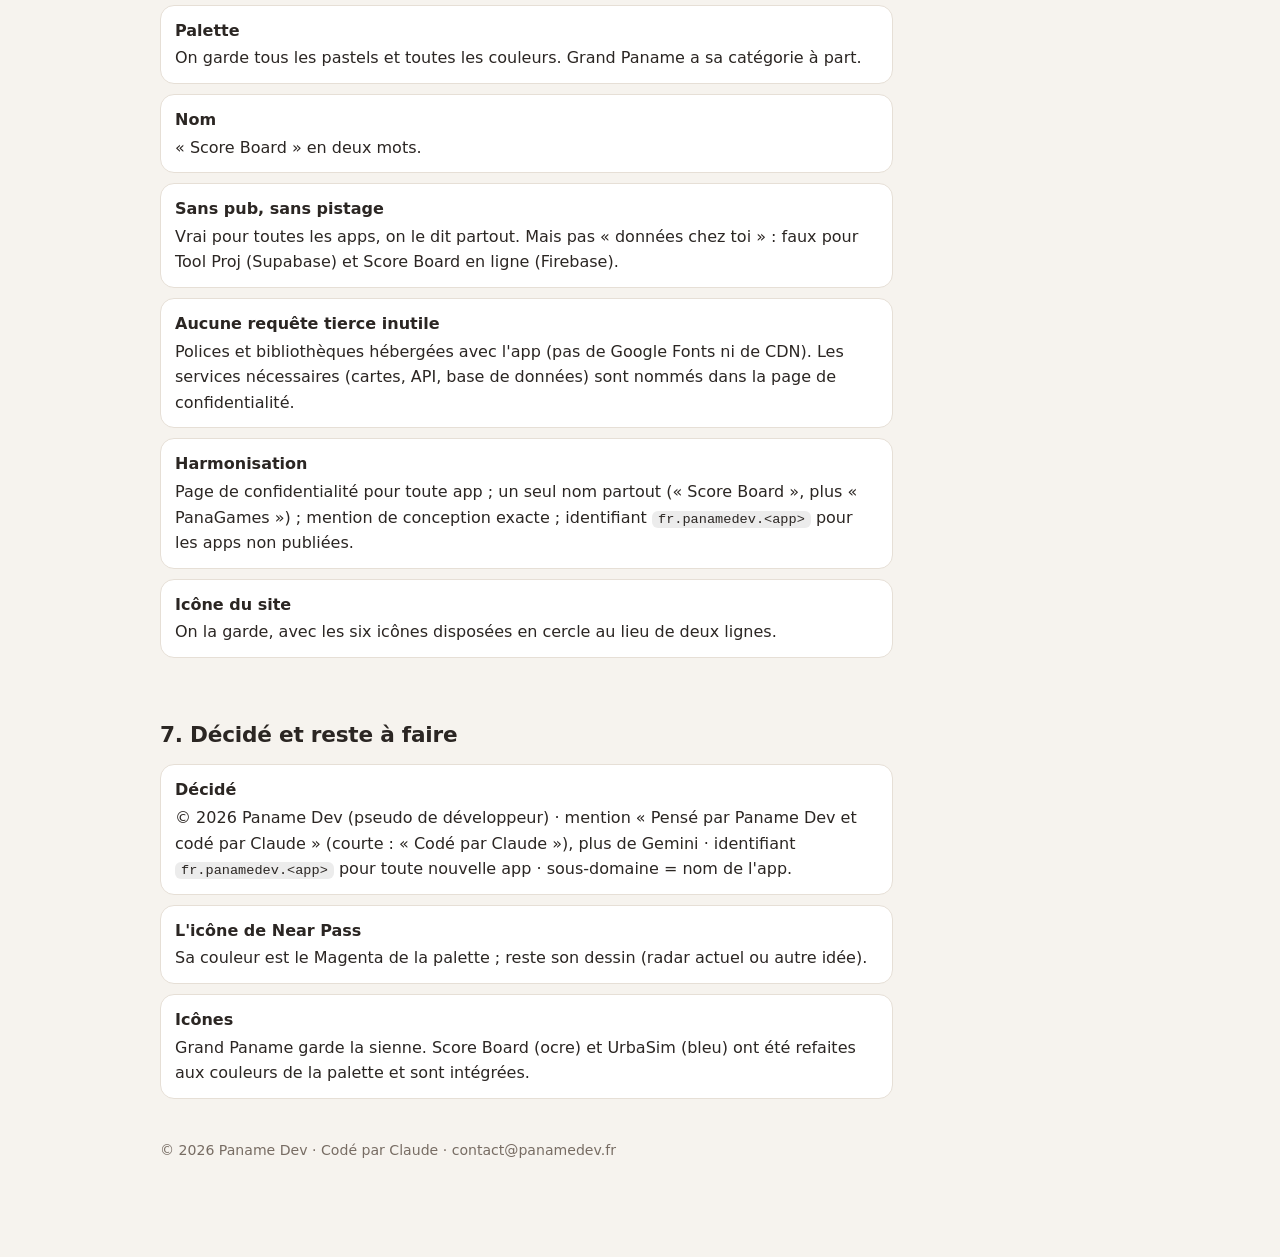
==== commit 709eb84e: "UrbaSim : retour à l'ancienne icône (fond sombre, skyline colorée), accent bleu conservé Co-Authored" ====
--- a/branding/charte-paname-dev.html
+++ b/branding/charte-paname-dev.html
@@ -79,7 +79,7 @@
   <figure><img class="icon" src="[data-uri]" alt=""><figcaption><b>Desk Mail</b><small>corail · famille</small></figcaption></figure>
   <figure><img class="icon" src="[data-uri]" alt=""><figcaption><b>Near Pass</b><small>provisoire</small></figcaption></figure>
   <figure><img class="icon" src="[data-uri]" alt=""><figcaption><b>Score Board</b><small>pion + dé</small></figcaption></figure>
-  <figure><img class="icon" src="[data-uri]" alt=""><figcaption><b>UrbaSim</b><small>immeubles</small></figcaption></figure>
+  <figure><img class="icon" src="[data-uri]" alt=""><figcaption><b>UrbaSim</b><small>immeubles</small></figcaption></figure>
 </div>
 <h3>Lisibilité en petit (96 · 48 · 32 px)</h3>
 <div class="sizes">
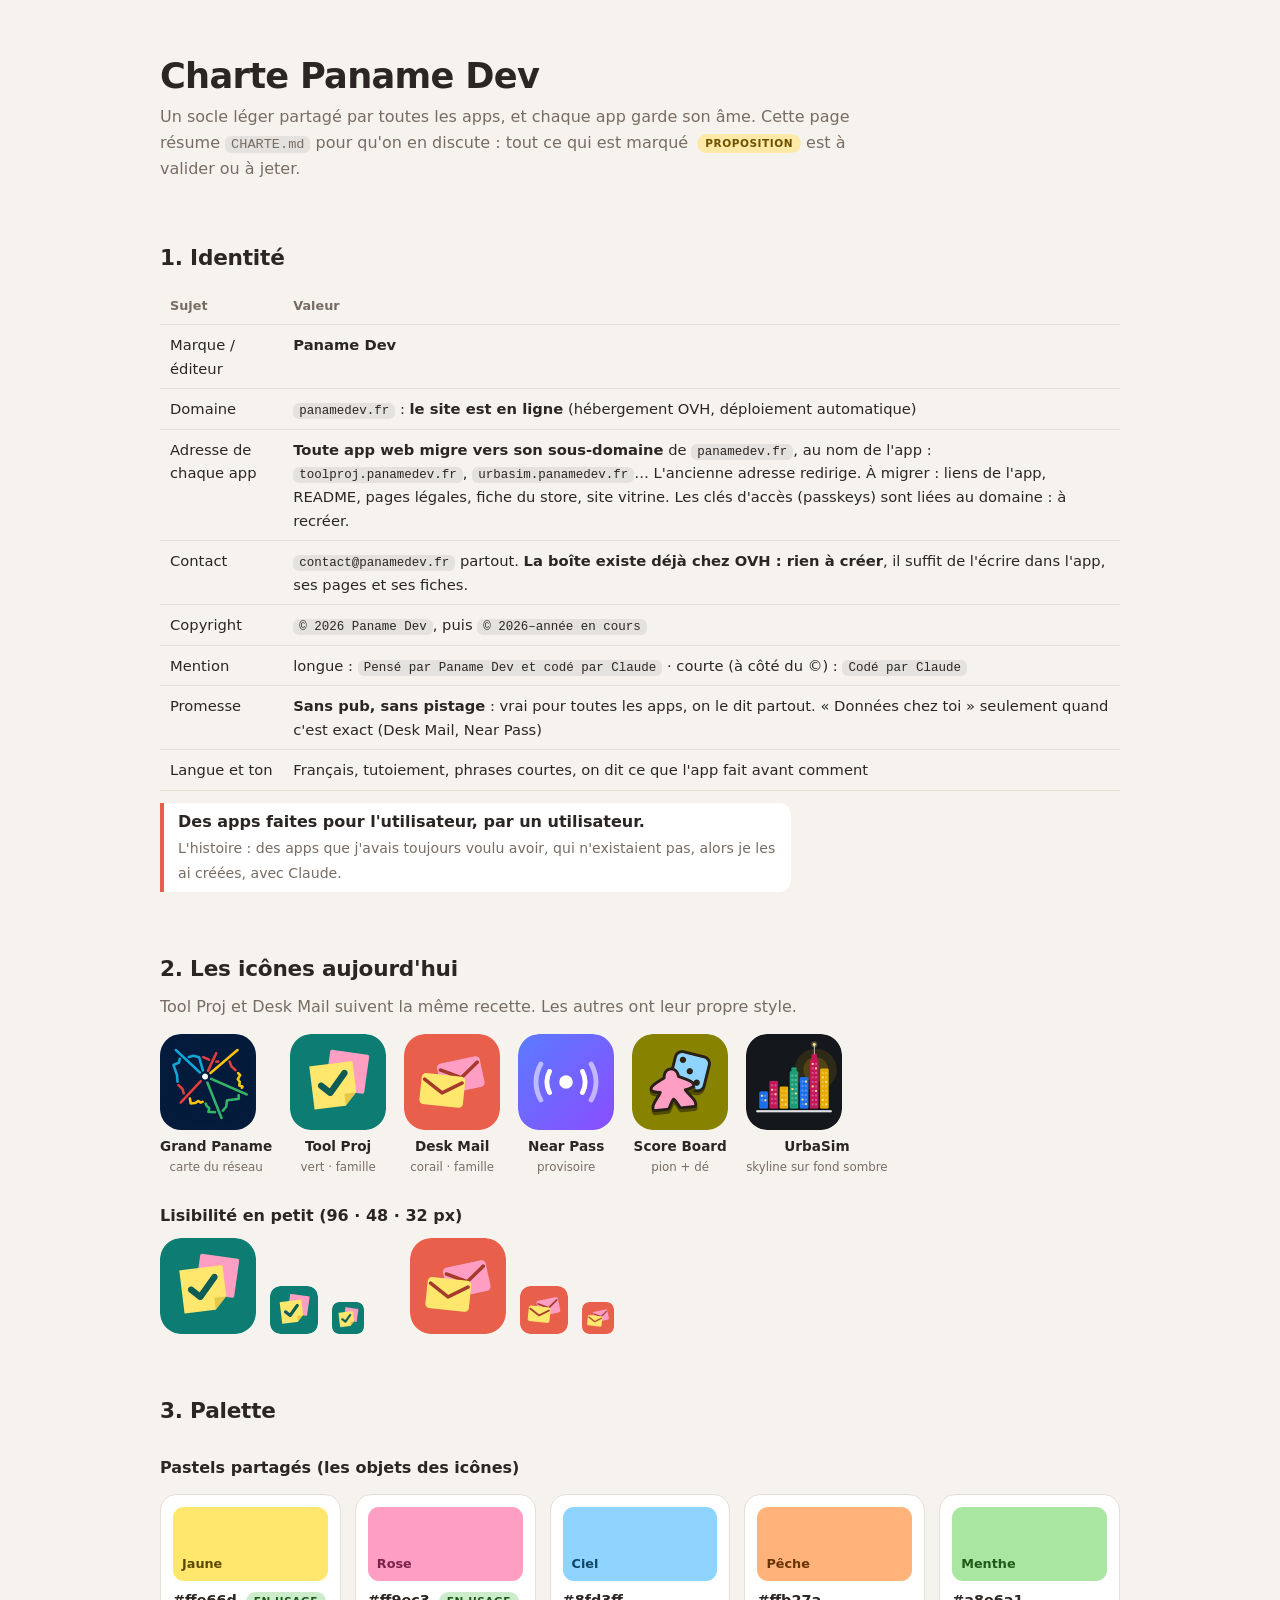
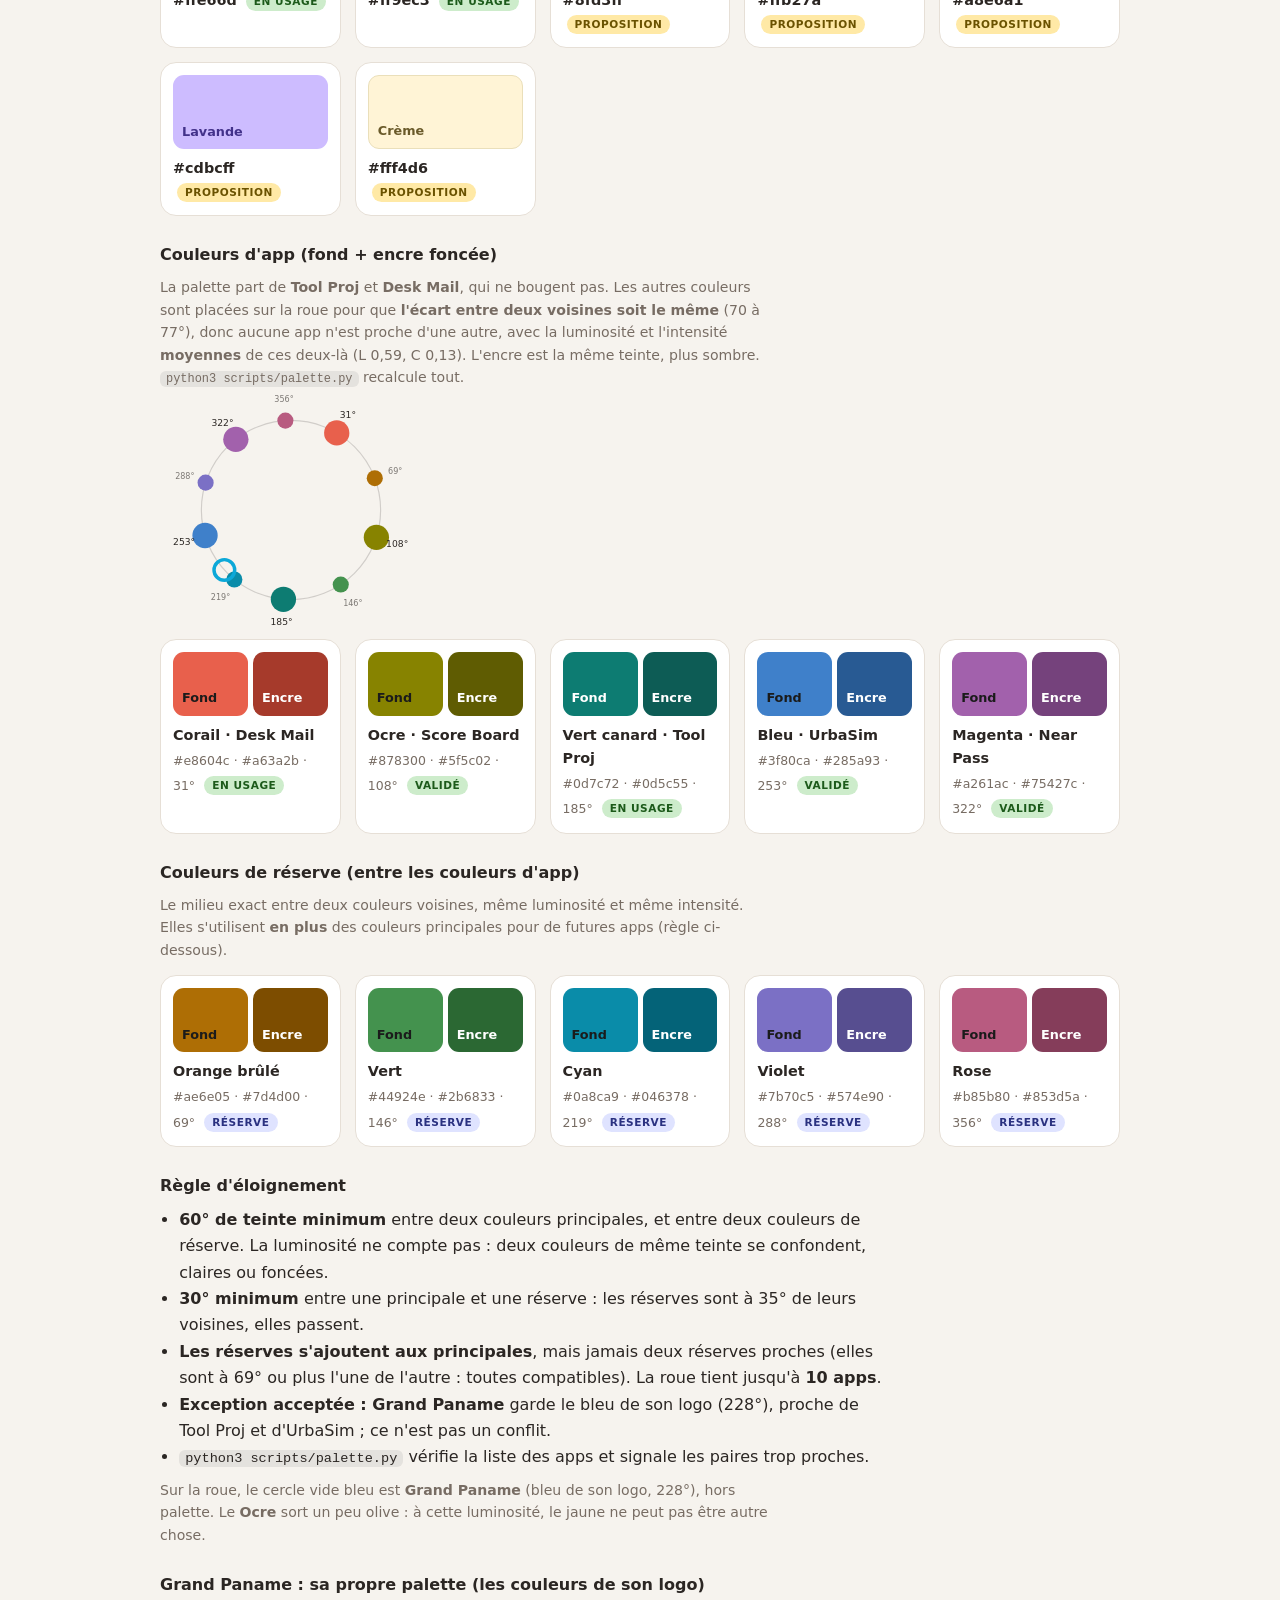
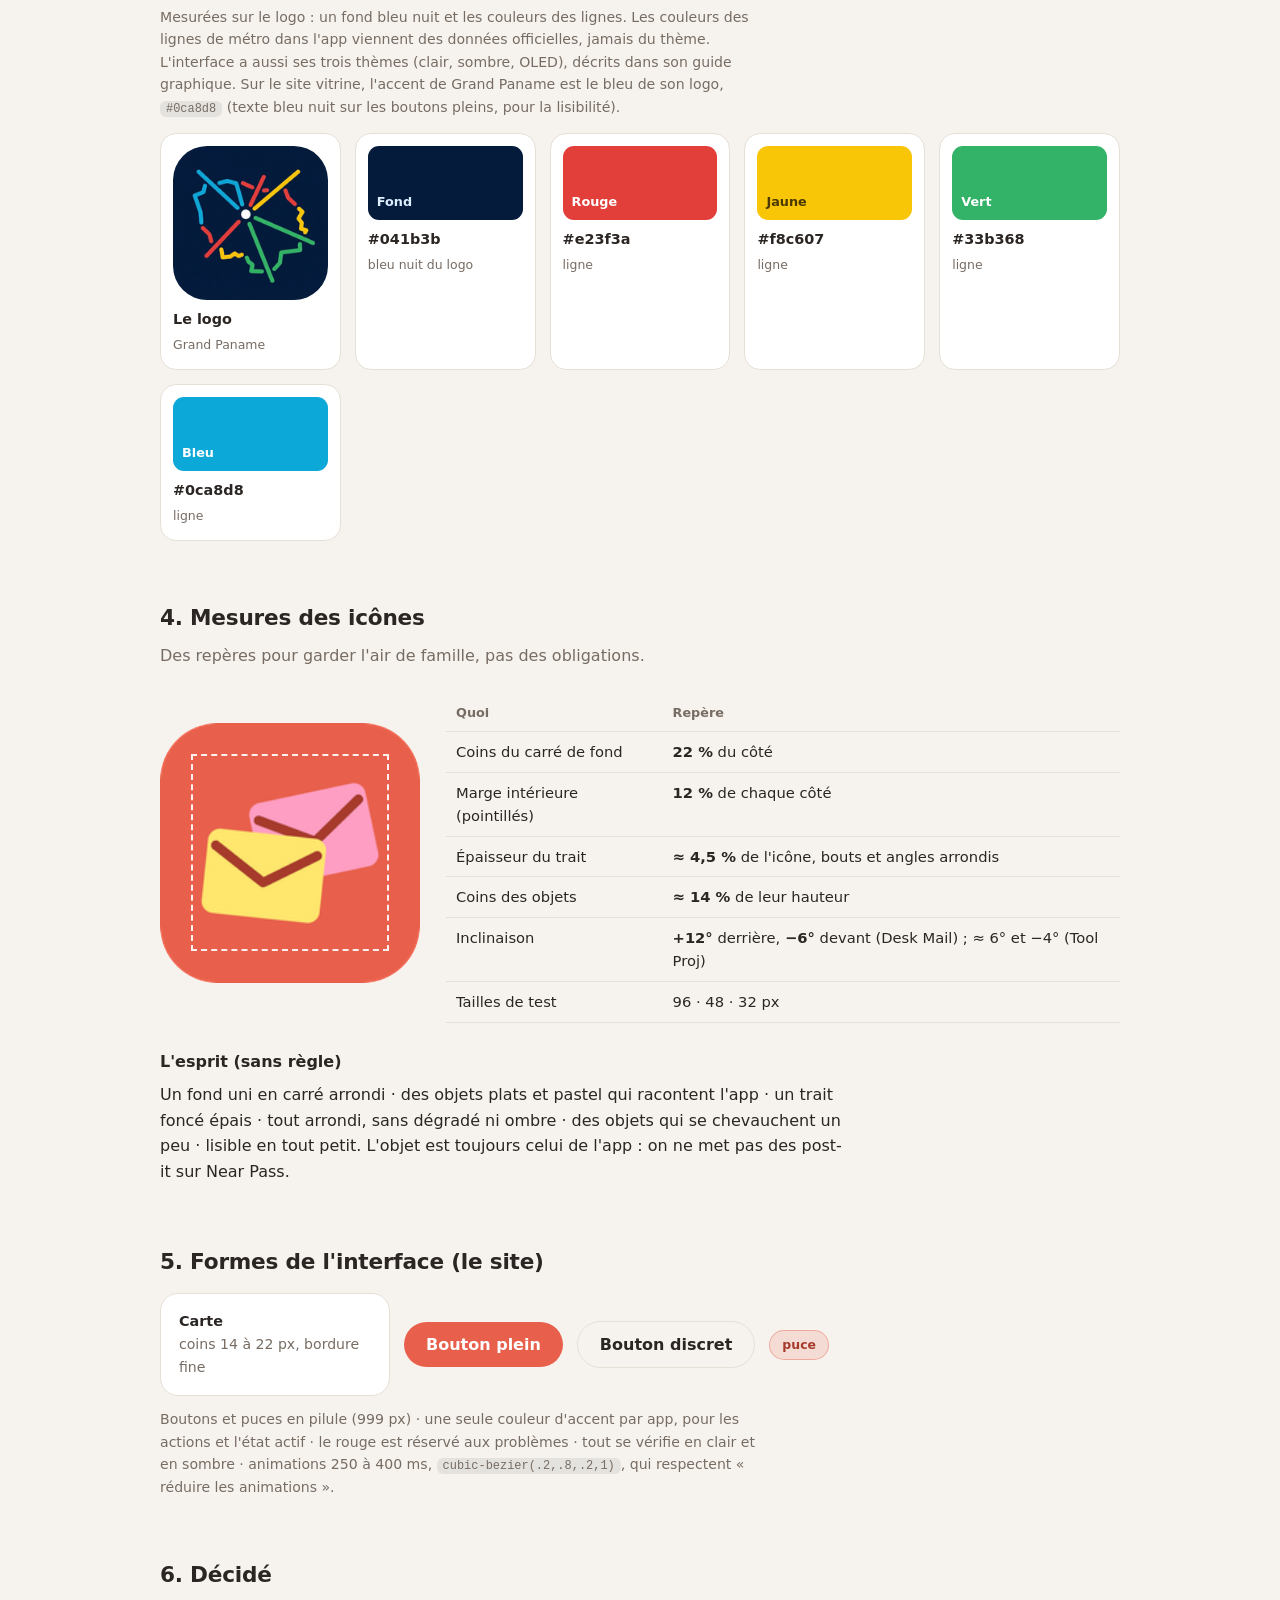
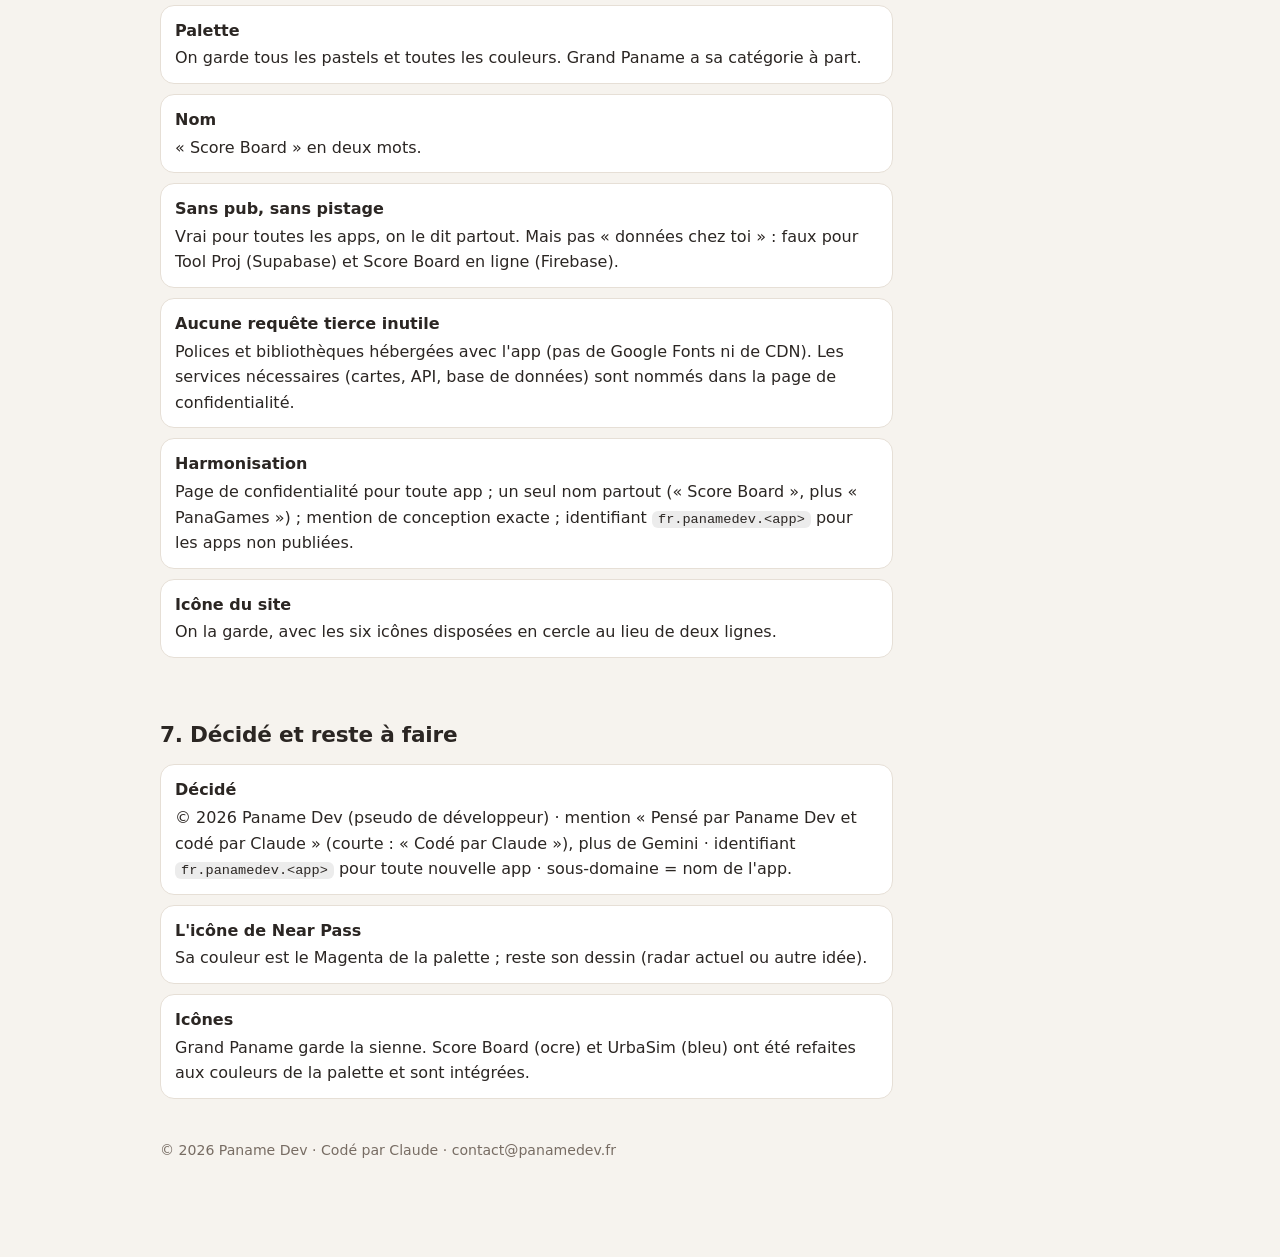
==== commit 178d3b03: "Charte : UrbaSim garde l'icône sombre, accent bleu de la palette Co-Authored-By: Claude Sonnet 5.5 <" ====
--- a/branding/charte-paname-dev.html
+++ b/branding/charte-paname-dev.html
@@ -79,7 +79,7 @@
   <figure><img class="icon" src="[data-uri]" alt=""><figcaption><b>Desk Mail</b><small>corail · famille</small></figcaption></figure>
   <figure><img class="icon" src="[data-uri]" alt=""><figcaption><b>Near Pass</b><small>provisoire</small></figcaption></figure>
   <figure><img class="icon" src="[data-uri]" alt=""><figcaption><b>Score Board</b><small>pion + dé</small></figcaption></figure>
-  <figure><img class="icon" src="[data-uri]" alt=""><figcaption><b>UrbaSim</b><small>immeubles</small></figcaption></figure>
+  <figure><img class="icon" src="[data-uri]" alt=""><figcaption><b>UrbaSim</b><small>skyline sur fond sombre</small></figcaption></figure>
 </div>
 <h3>Lisibilité en petit (96 · 48 · 32 px)</h3>
 <div class="sizes">
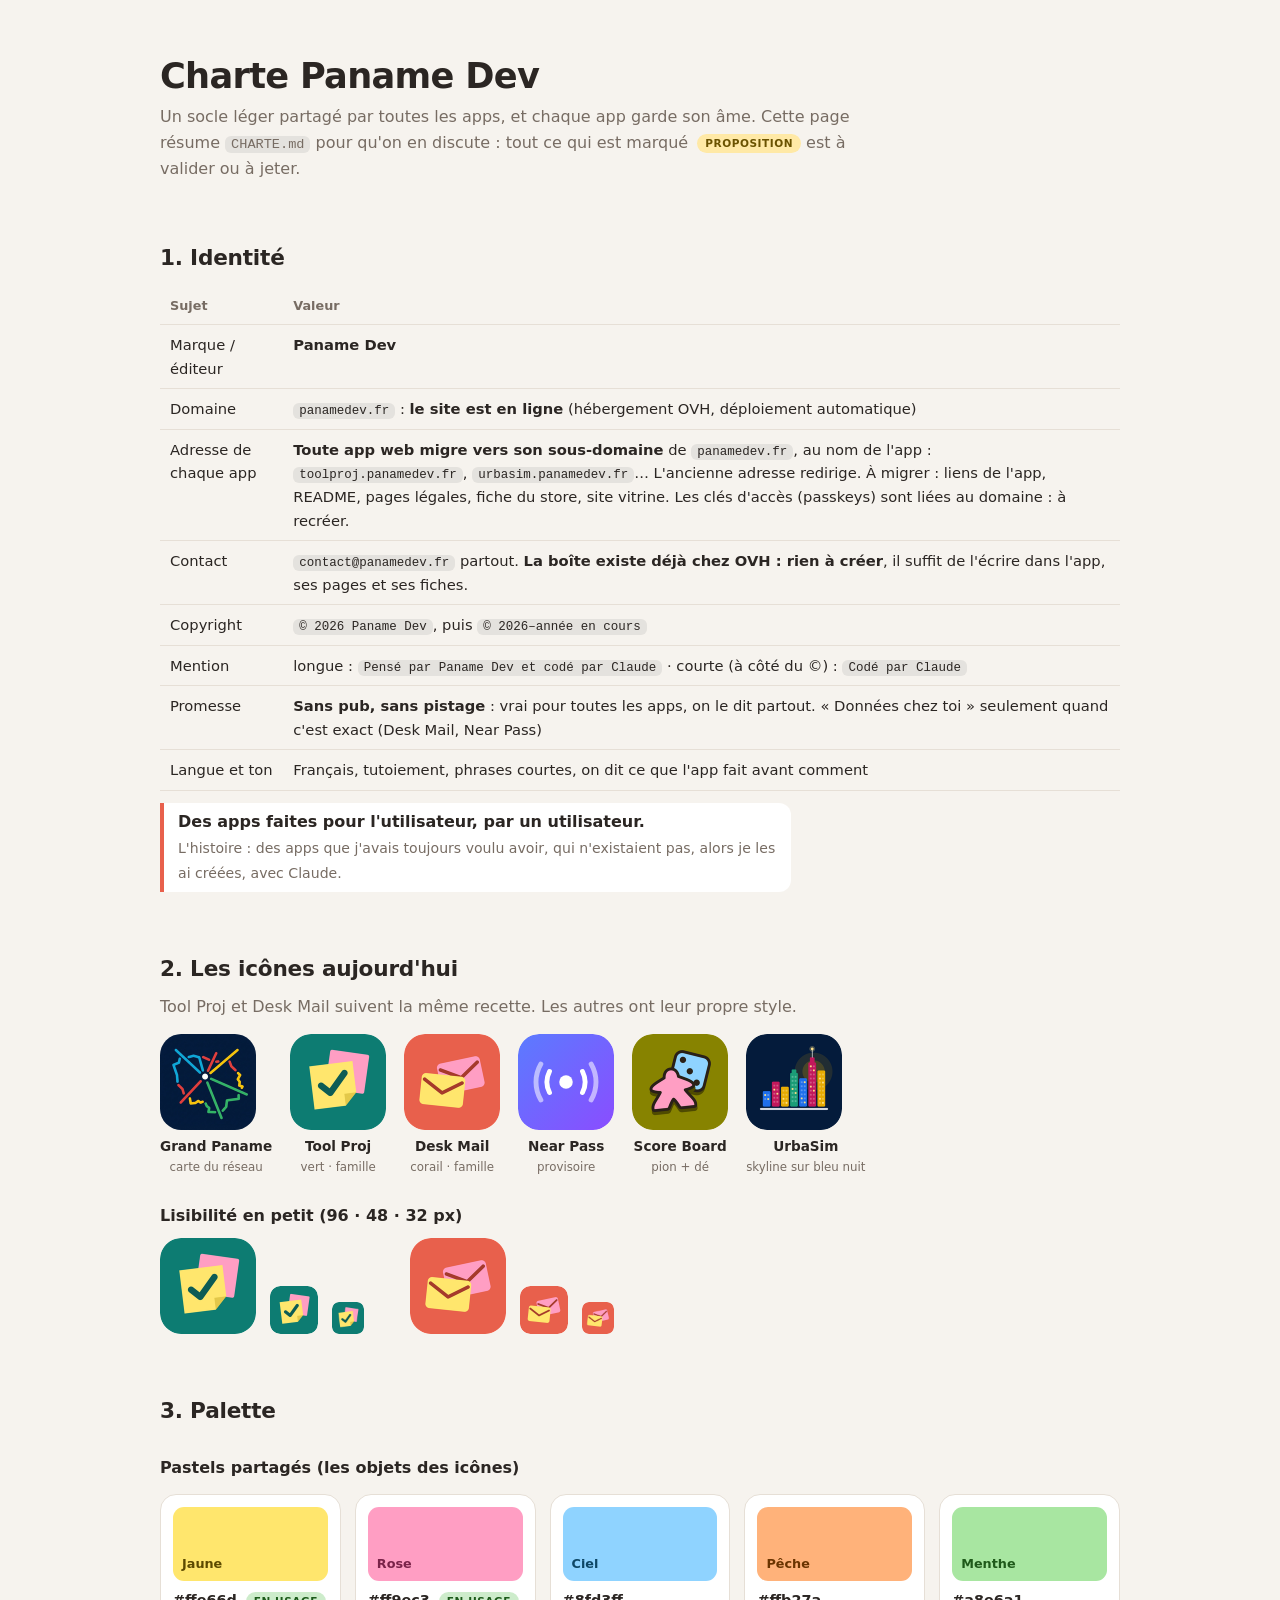
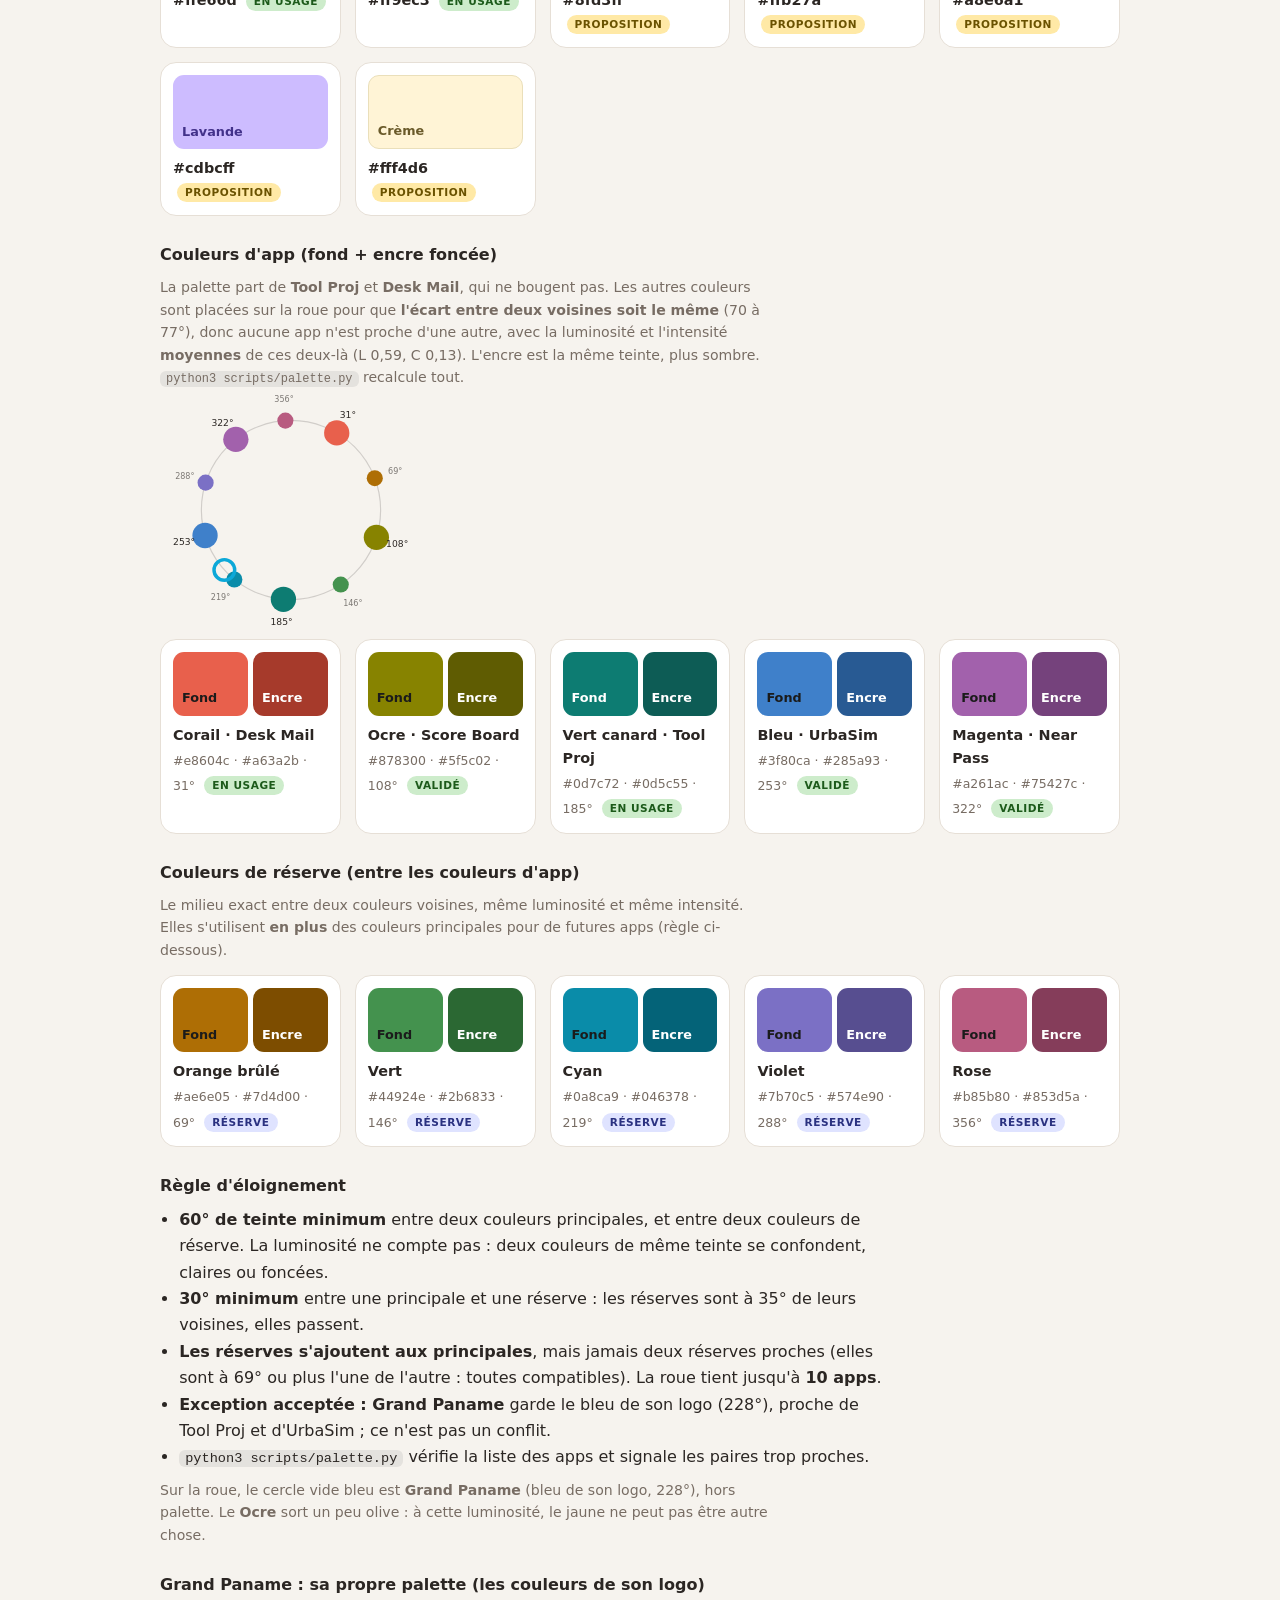
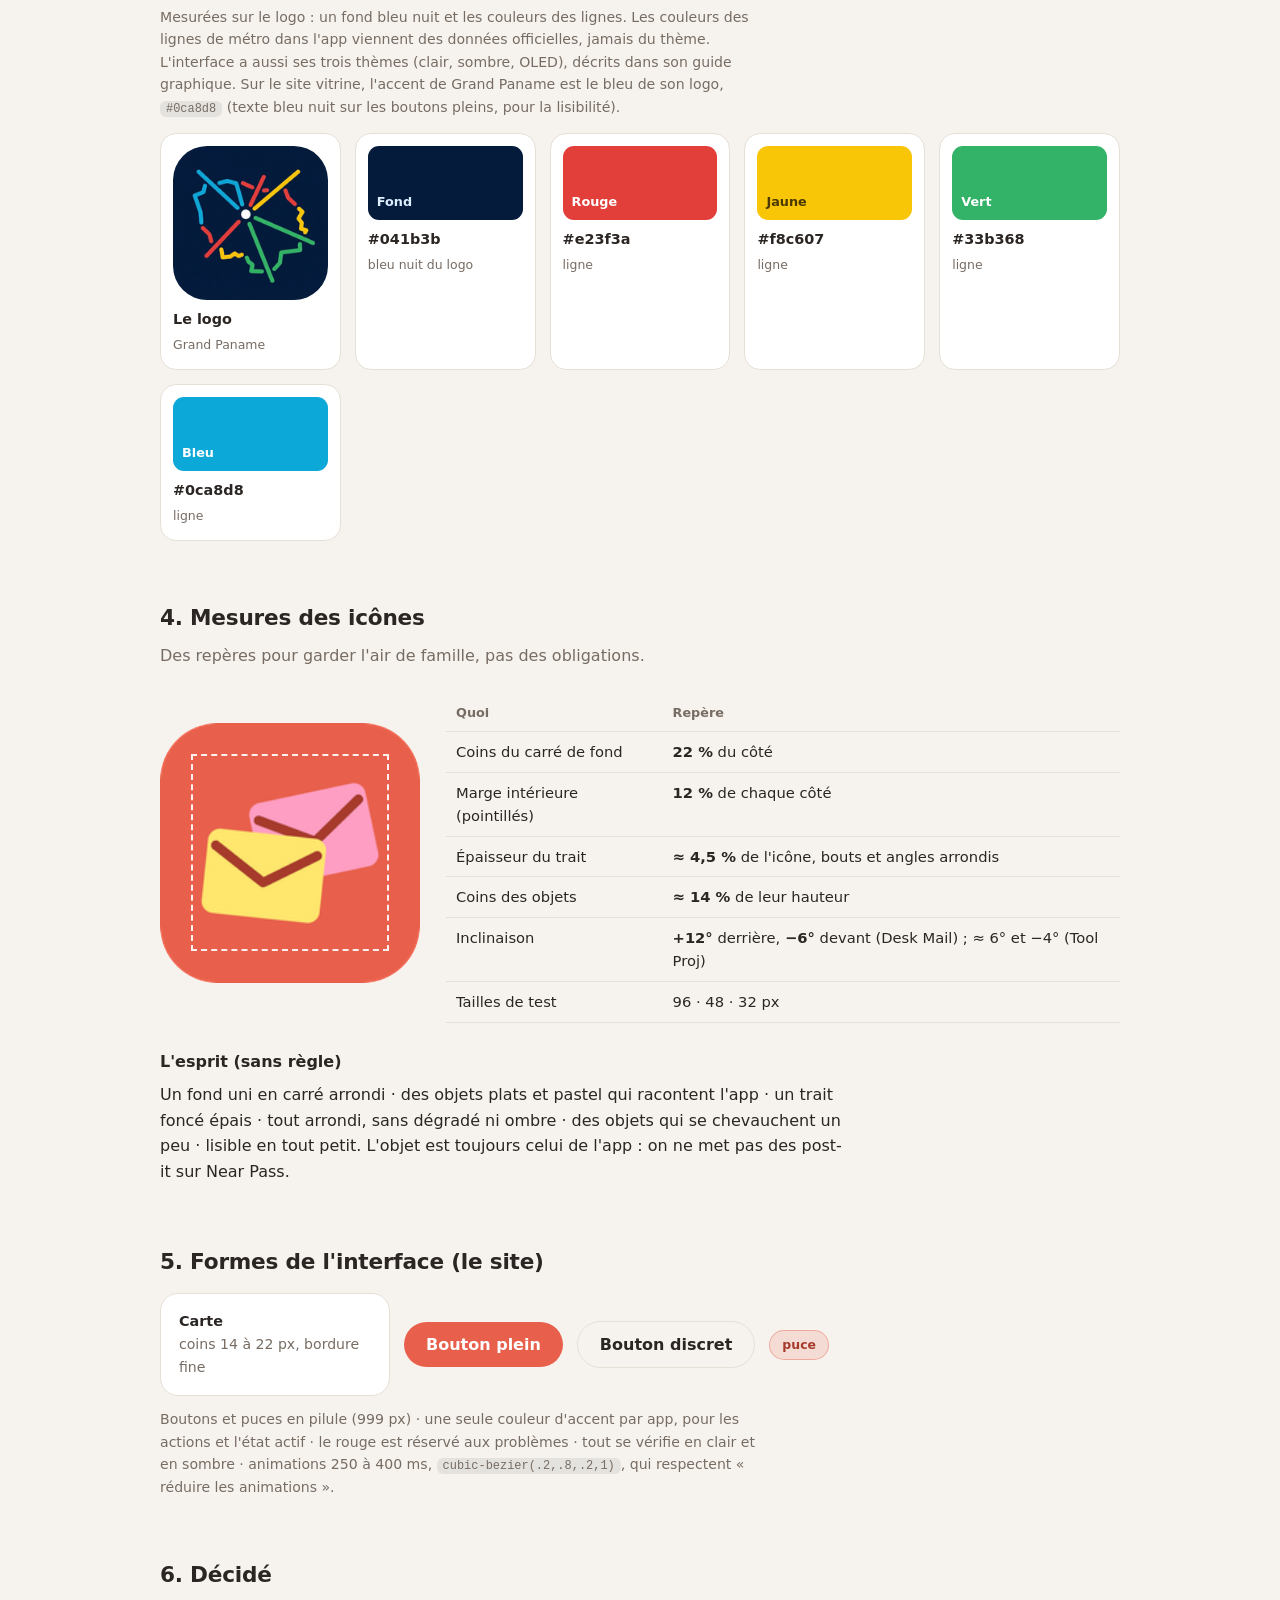
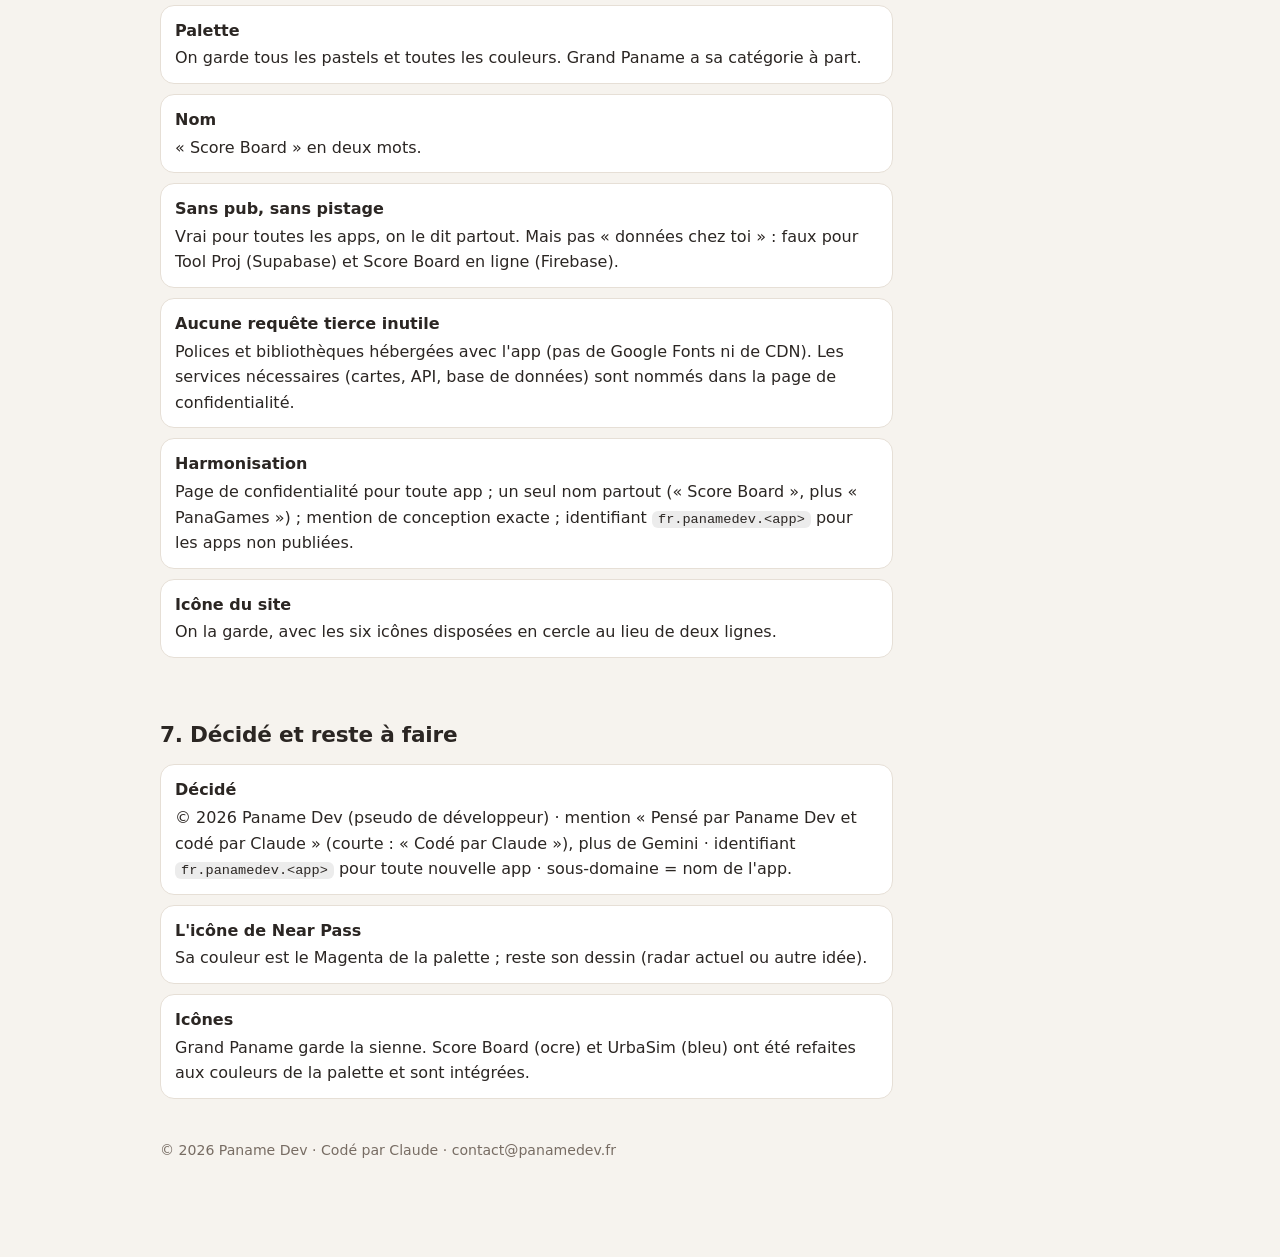
==== commit fec47c31: "UrbaSim : icône skyline sur le bleu nuit de Grand Paname, marge recentrée Co-Authored-By: Claude Son" ====
--- a/branding/charte-paname-dev.html
+++ b/branding/charte-paname-dev.html
@@ -79,7 +79,7 @@
   <figure><img class="icon" src="[data-uri]" alt=""><figcaption><b>Desk Mail</b><small>corail · famille</small></figcaption></figure>
   <figure><img class="icon" src="[data-uri]" alt=""><figcaption><b>Near Pass</b><small>provisoire</small></figcaption></figure>
   <figure><img class="icon" src="[data-uri]" alt=""><figcaption><b>Score Board</b><small>pion + dé</small></figcaption></figure>
-  <figure><img class="icon" src="[data-uri]" alt=""><figcaption><b>UrbaSim</b><small>skyline sur fond sombre</small></figcaption></figure>
+  <figure><img class="icon" src="[data-uri]" alt=""><figcaption><b>UrbaSim</b><small>skyline sur bleu nuit</small></figcaption></figure>
 </div>
 <h3>Lisibilité en petit (96 · 48 · 32 px)</h3>
 <div class="sizes">
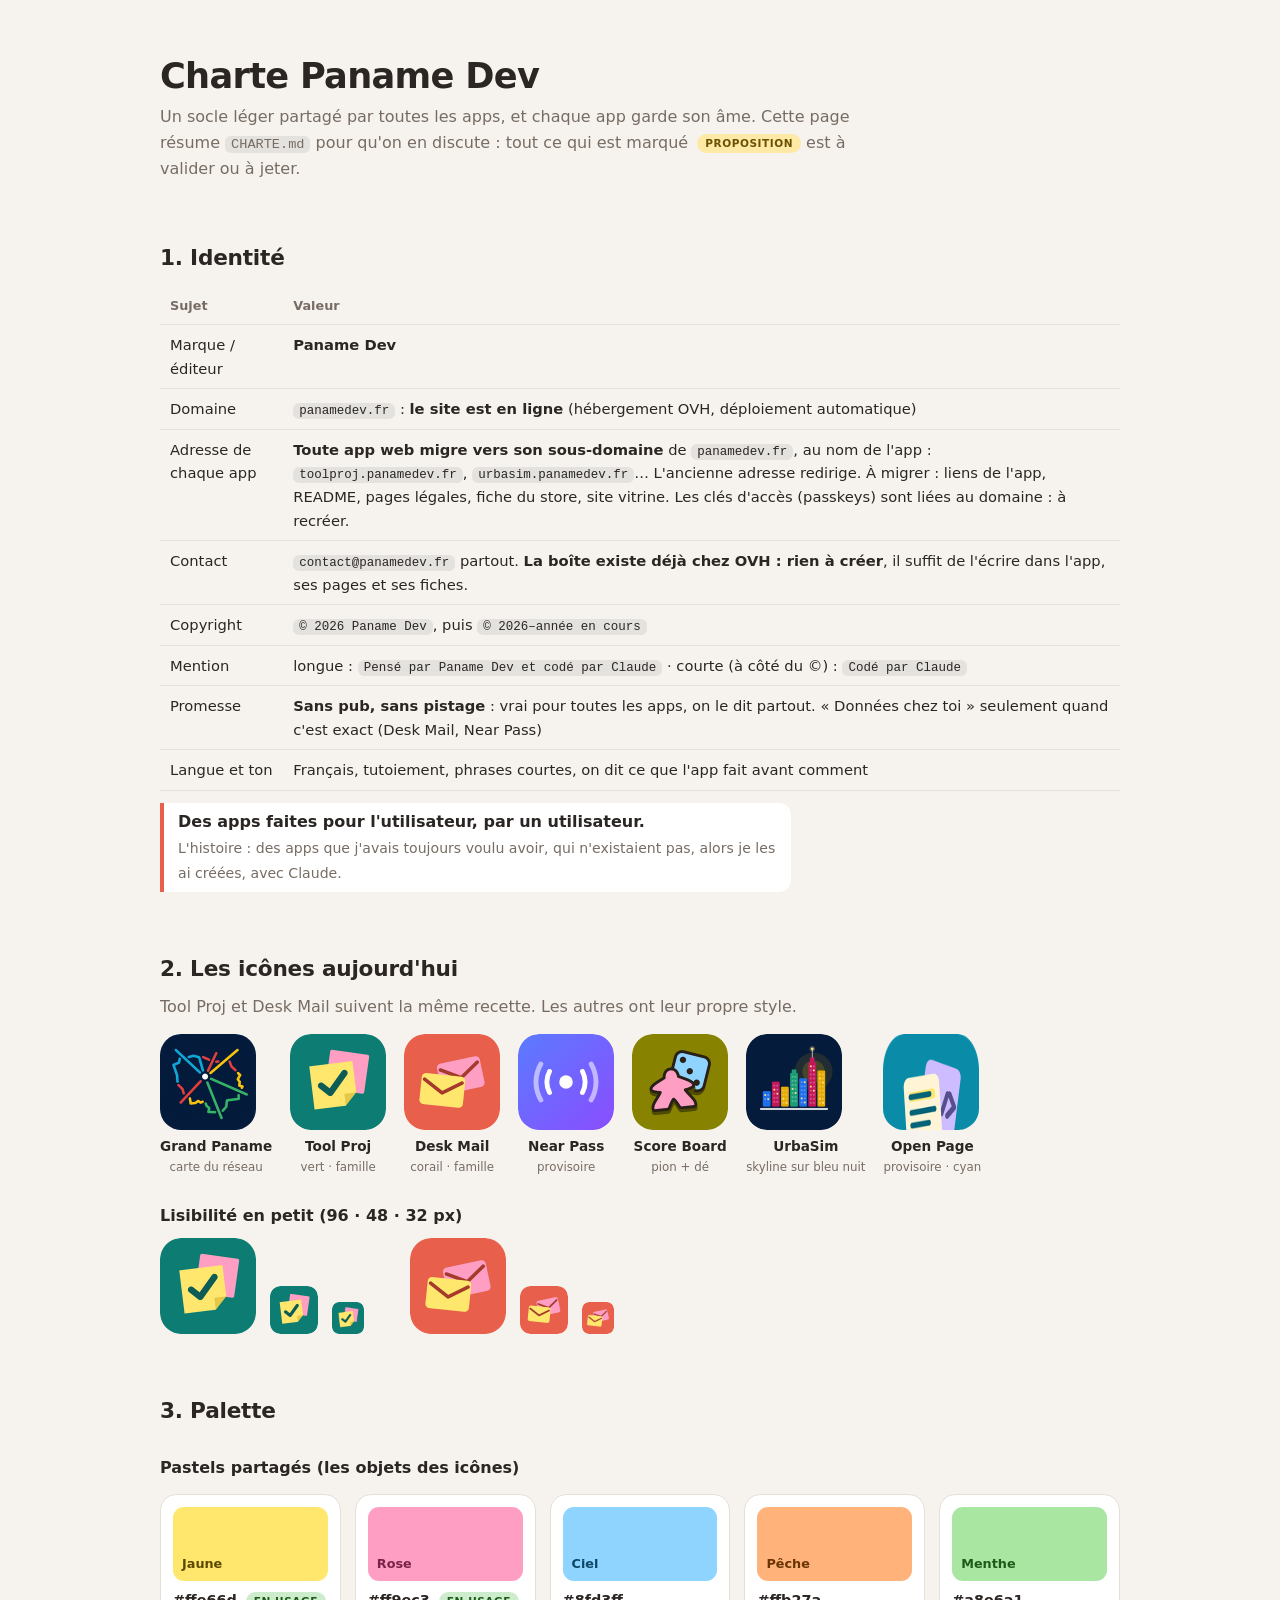
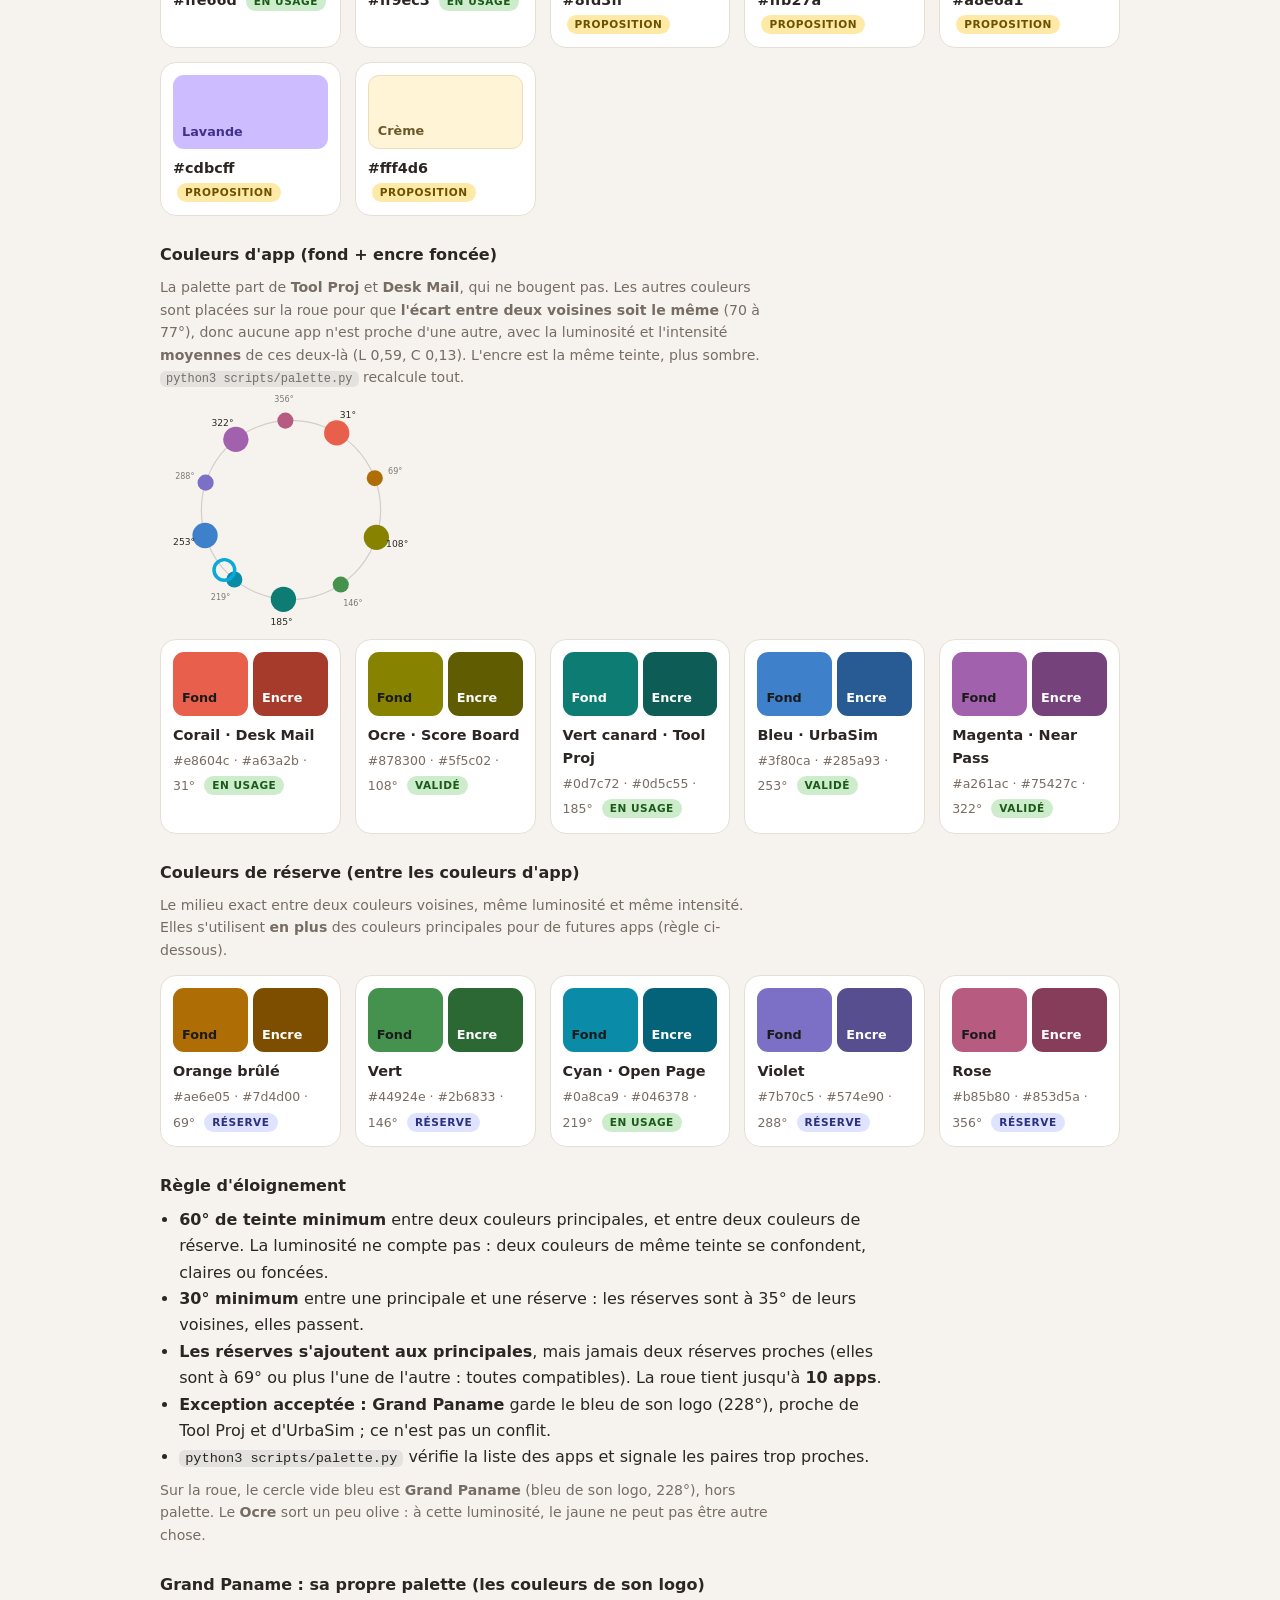
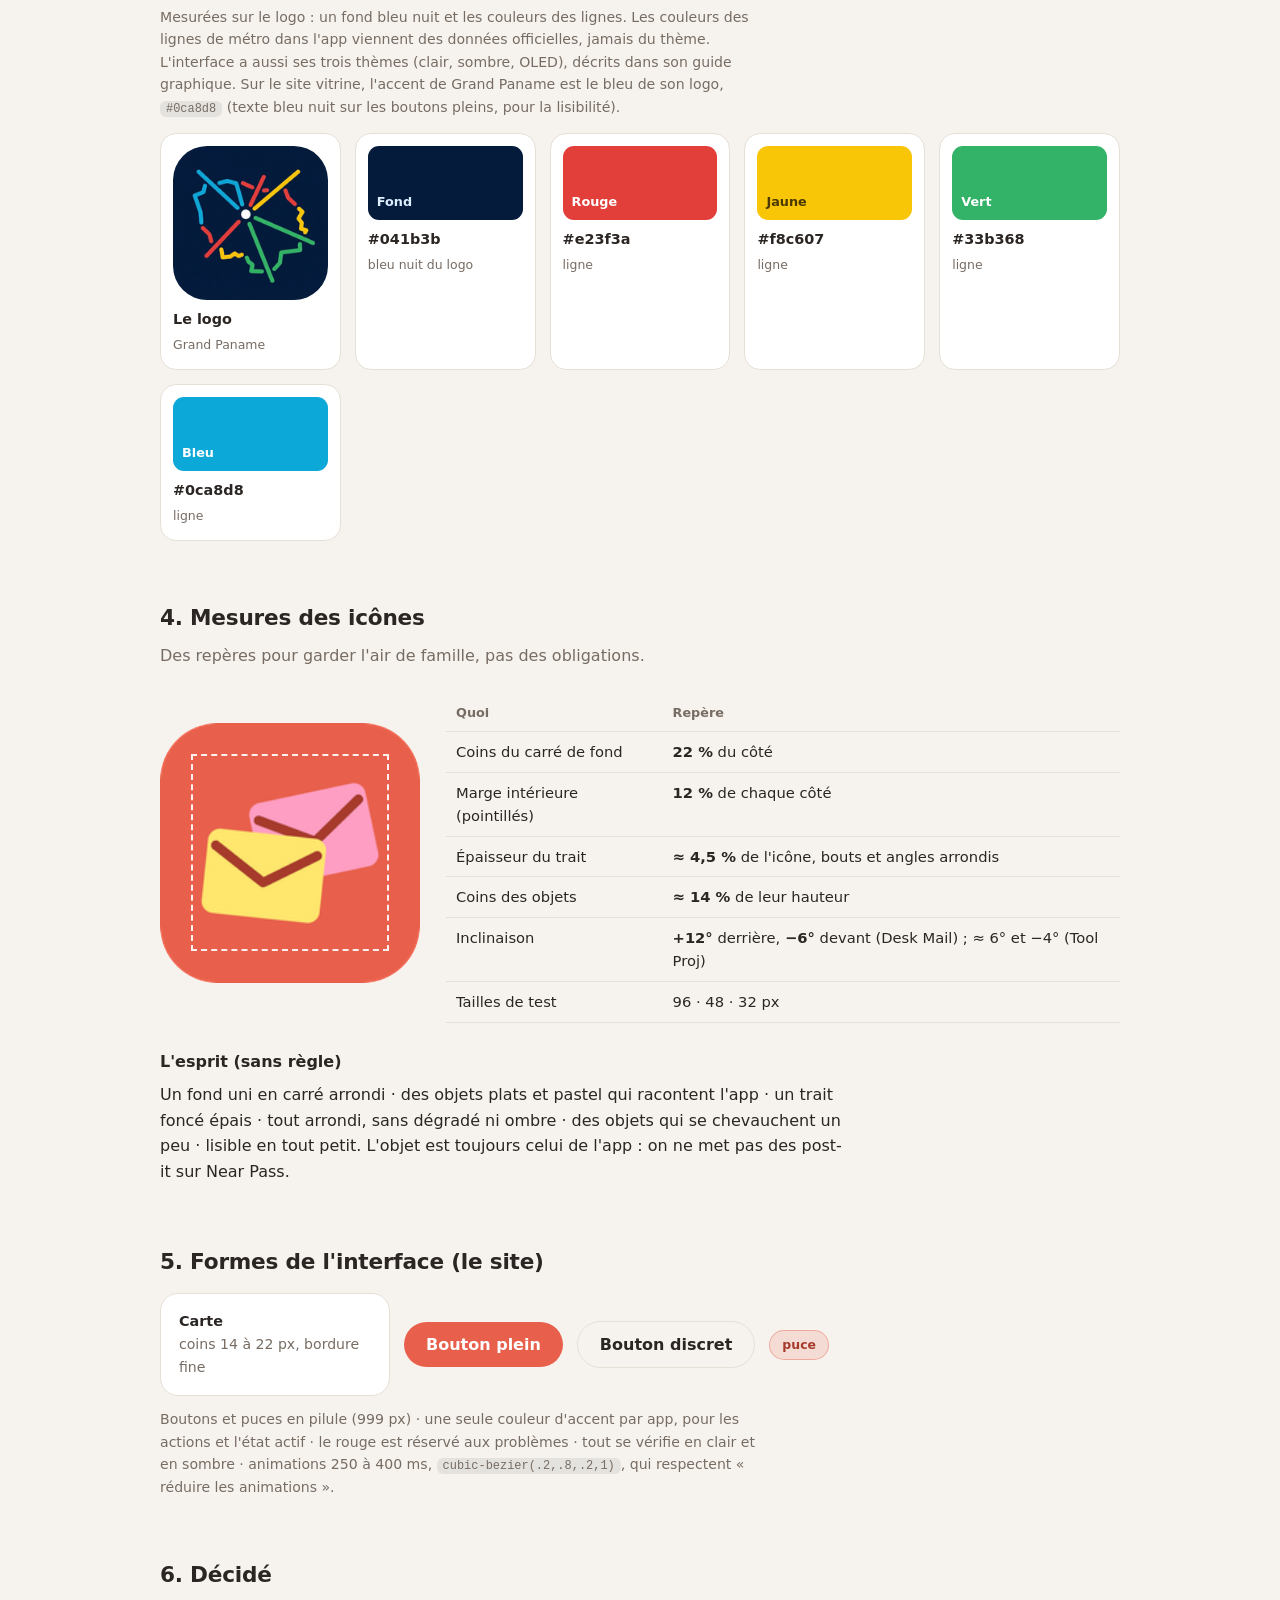
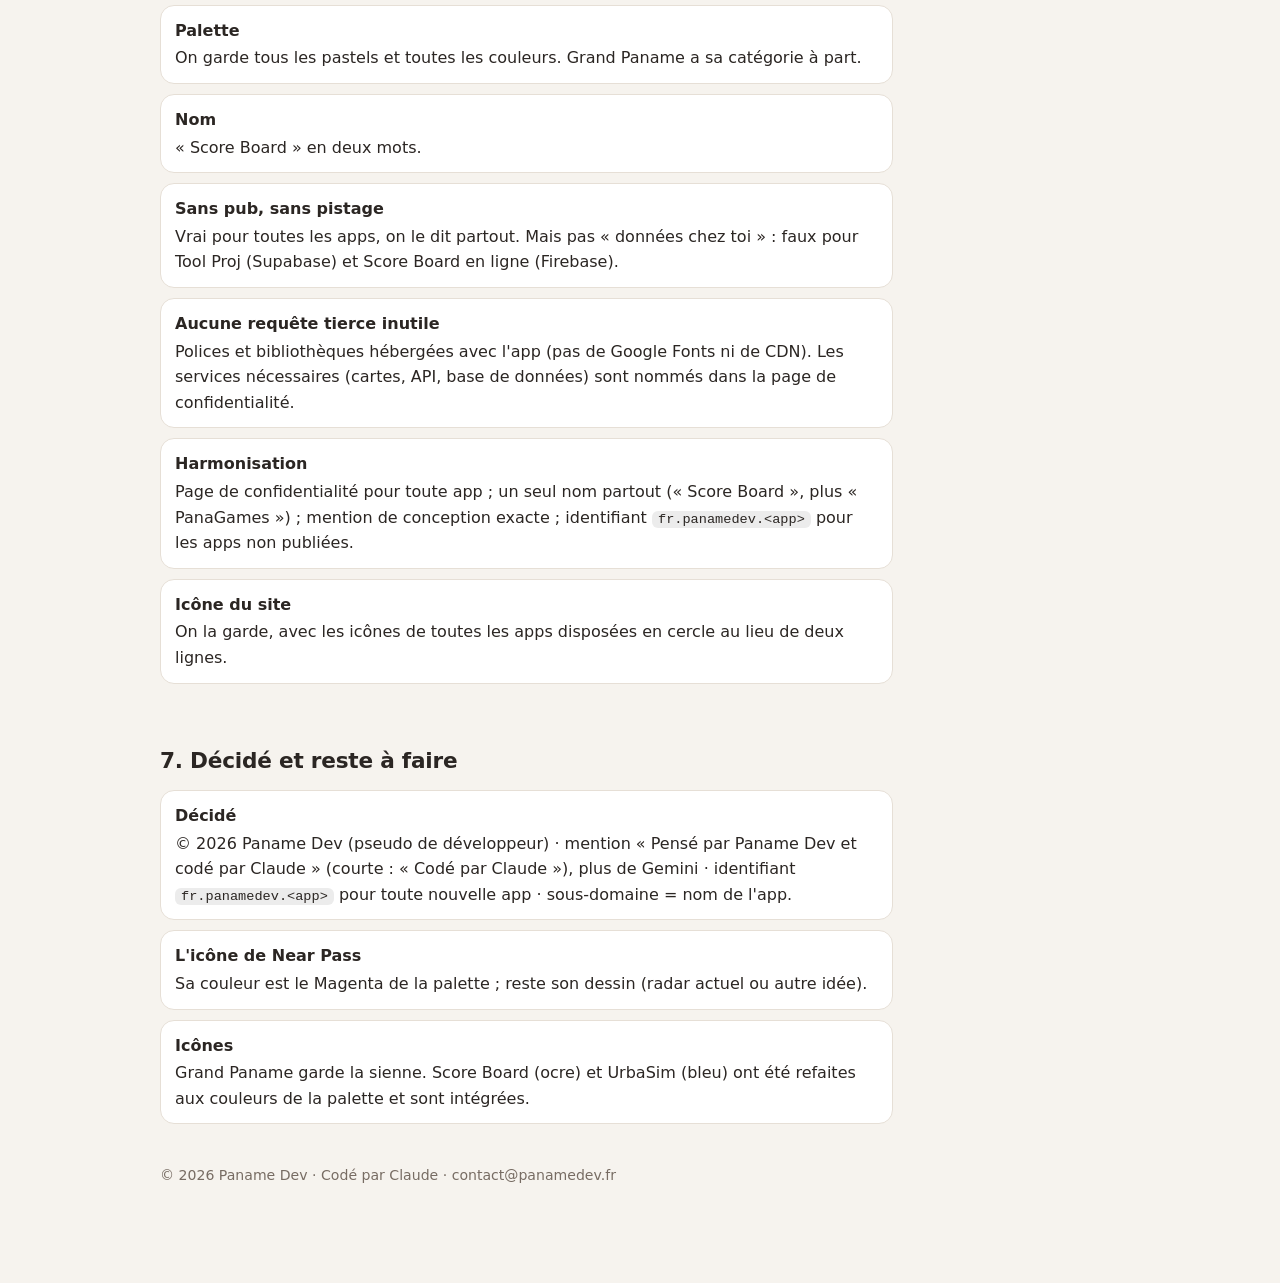
==== commit 724757c9: "Nouvelle app : Open Page (Cyan, icône provisoire), ajoutée au site vitrine et à la charte Co-Authore" ====
--- a/branding/charte-paname-dev.html
+++ b/branding/charte-paname-dev.html
@@ -80,6 +80,7 @@
   <figure><img class="icon" src="[data-uri]" alt=""><figcaption><b>Near Pass</b><small>provisoire</small></figcaption></figure>
   <figure><img class="icon" src="[data-uri]" alt=""><figcaption><b>Score Board</b><small>pion + dé</small></figcaption></figure>
   <figure><img class="icon" src="[data-uri]" alt=""><figcaption><b>UrbaSim</b><small>skyline sur bleu nuit</small></figcaption></figure>
+  <figure><img class="icon" src="[data-uri]" alt=""><figcaption><b>Open Page</b><small>provisoire · cyan</small></figcaption></figure>
 </div>
 <h3>Lisibilité en petit (96 · 48 · 32 px)</h3>
 <div class="sizes">
@@ -114,7 +115,7 @@
 <div class="grid">
   <div class="card"><div class="pair"><div class="sw" style="background:#ae6e05;color:#1b1b1b">Fond</div><div class="sw" style="background:#7d4d00;color:#fff">Encre</div></div><b>Orange brûlé</b><small>#ae6e05 · #7d4d00 · 69°</small> <span class="tag hold">réserve</span></div>
   <div class="card"><div class="pair"><div class="sw" style="background:#44924e;color:#1b1b1b">Fond</div><div class="sw" style="background:#2b6833;color:#fff">Encre</div></div><b>Vert</b><small>#44924e · #2b6833 · 146°</small> <span class="tag hold">réserve</span></div>
-  <div class="card"><div class="pair"><div class="sw" style="background:#0a8ca9;color:#1b1b1b">Fond</div><div class="sw" style="background:#046378;color:#fff">Encre</div></div><b>Cyan</b><small>#0a8ca9 · #046378 · 219°</small> <span class="tag hold">réserve</span></div>
+  <div class="card"><div class="pair"><div class="sw" style="background:#0a8ca9;color:#1b1b1b">Fond</div><div class="sw" style="background:#046378;color:#fff">Encre</div></div><b>Cyan · Open Page</b><small>#0a8ca9 · #046378 · 219°</small> <span class="tag ok">en usage</span></div>
   <div class="card"><div class="pair"><div class="sw" style="background:#7b70c5;color:#1b1b1b">Fond</div><div class="sw" style="background:#574e90;color:#fff">Encre</div></div><b>Violet</b><small>#7b70c5 · #574e90 · 288°</small> <span class="tag hold">réserve</span></div>
   <div class="card"><div class="pair"><div class="sw" style="background:#b85b80;color:#1b1b1b">Fond</div><div class="sw" style="background:#853d5a;color:#fff">Encre</div></div><b>Rose</b><small>#b85b80 · #853d5a · 356°</small> <span class="tag hold">réserve</span></div>
 </div>
@@ -170,7 +171,7 @@
   <li><b>Sans pub, sans pistage</b>Vrai pour toutes les apps, on le dit partout. Mais pas « données chez toi » : faux pour Tool Proj (Supabase) et Score Board en ligne (Firebase).</li>
   <li><b>Aucune requête tierce inutile</b>Polices et bibliothèques hébergées avec l'app (pas de Google Fonts ni de CDN). Les services nécessaires (cartes, API, base de données) sont nommés dans la page de confidentialité.</li>
   <li><b>Harmonisation</b>Page de confidentialité pour toute app ; un seul nom partout (« Score Board », plus « PanaGames ») ; mention de conception exacte ; identifiant <code>fr.panamedev.&lt;app&gt;</code> pour les apps non publiées.</li>
-  <li><b>Icône du site</b>On la garde, avec les six icônes disposées en cercle au lieu de deux lignes.</li>
+  <li><b>Icône du site</b>On la garde, avec les icônes de toutes les apps disposées en cercle au lieu de deux lignes.</li>
 </ul>
 
 <h2>7. Décidé et reste à faire</h2>
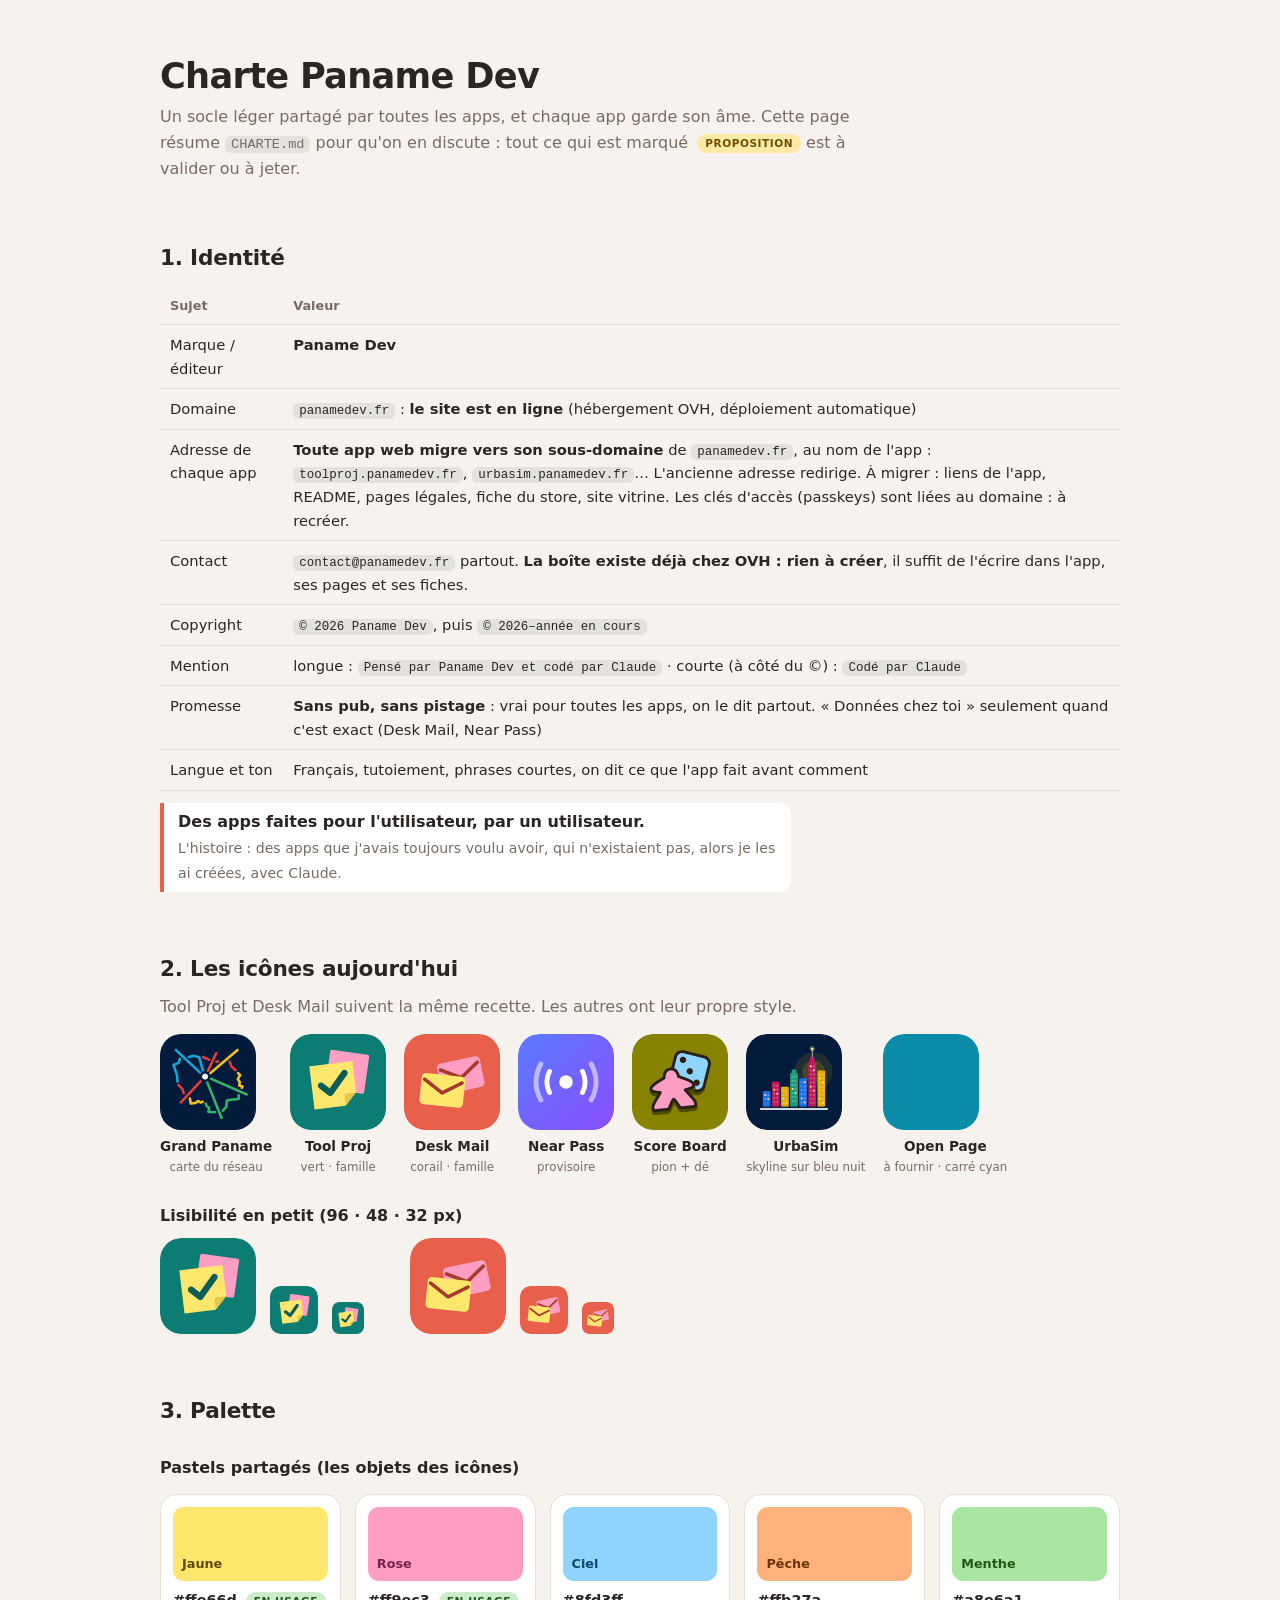
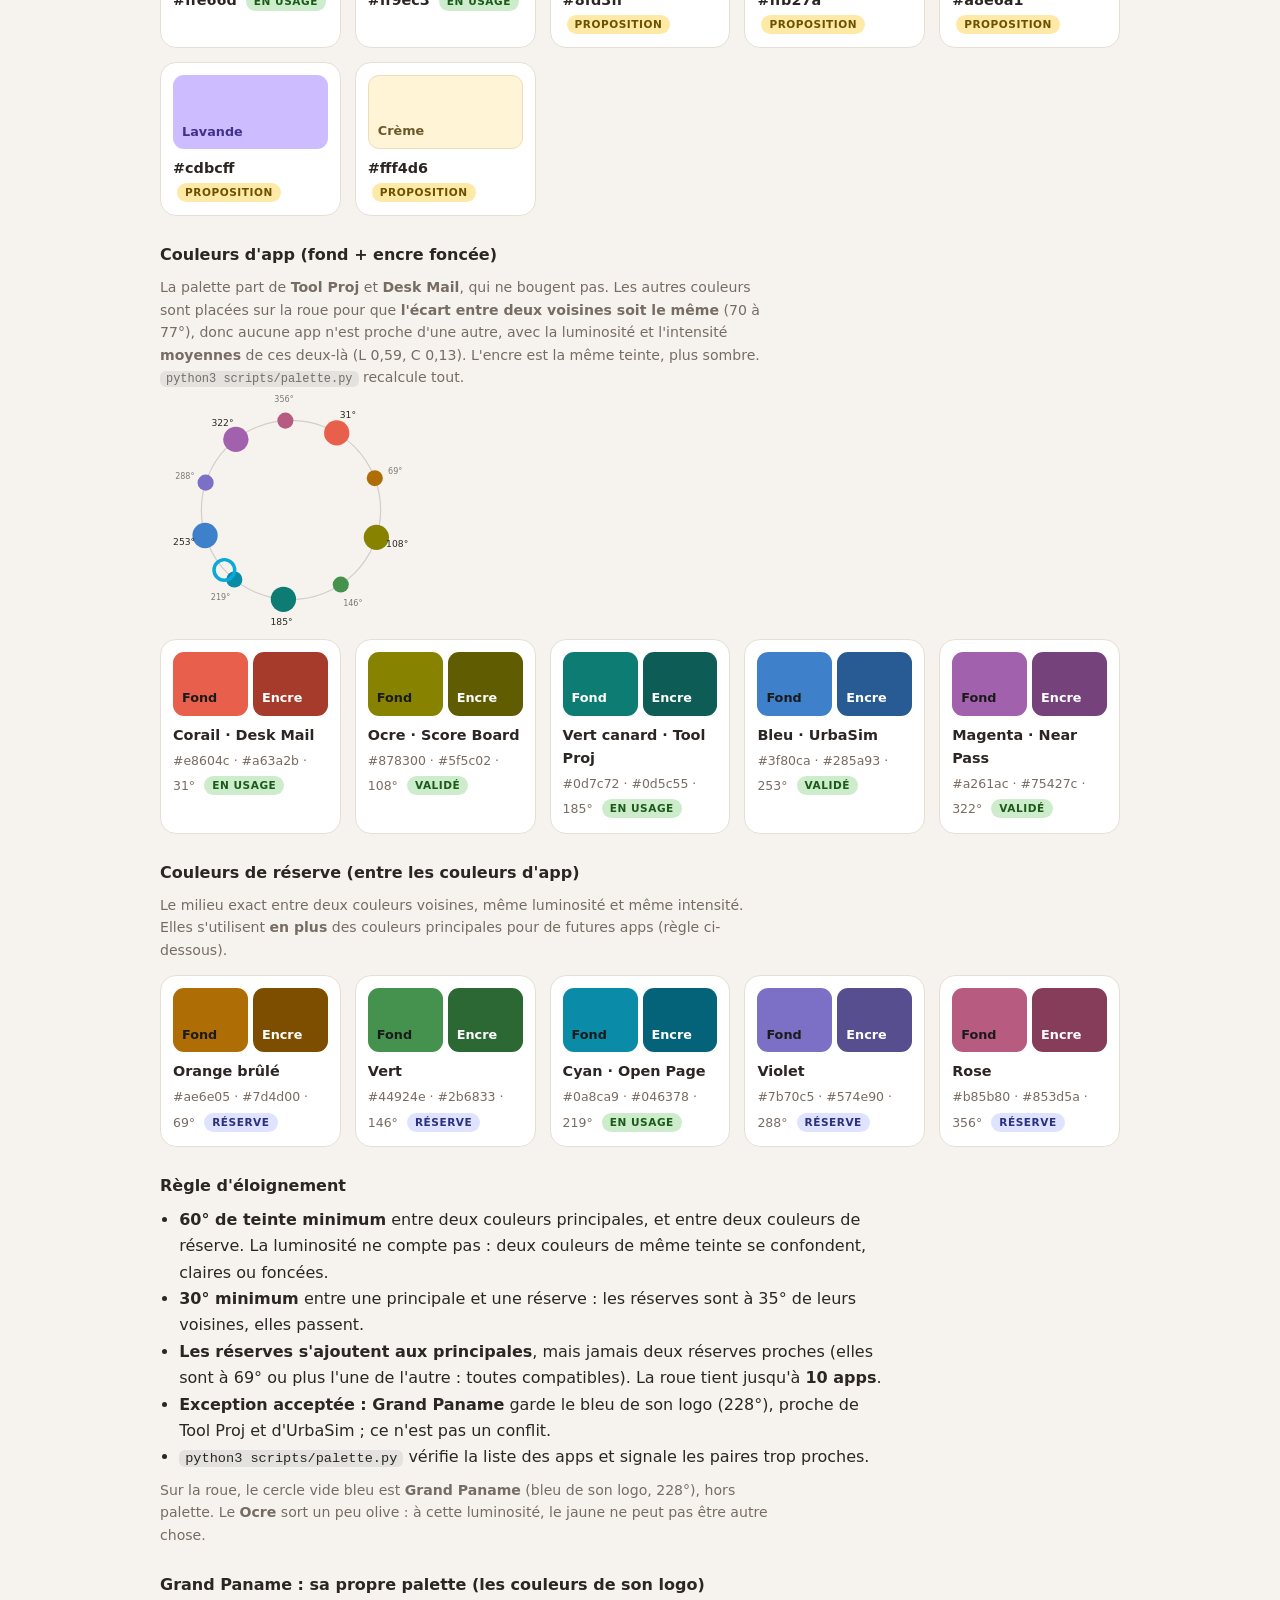
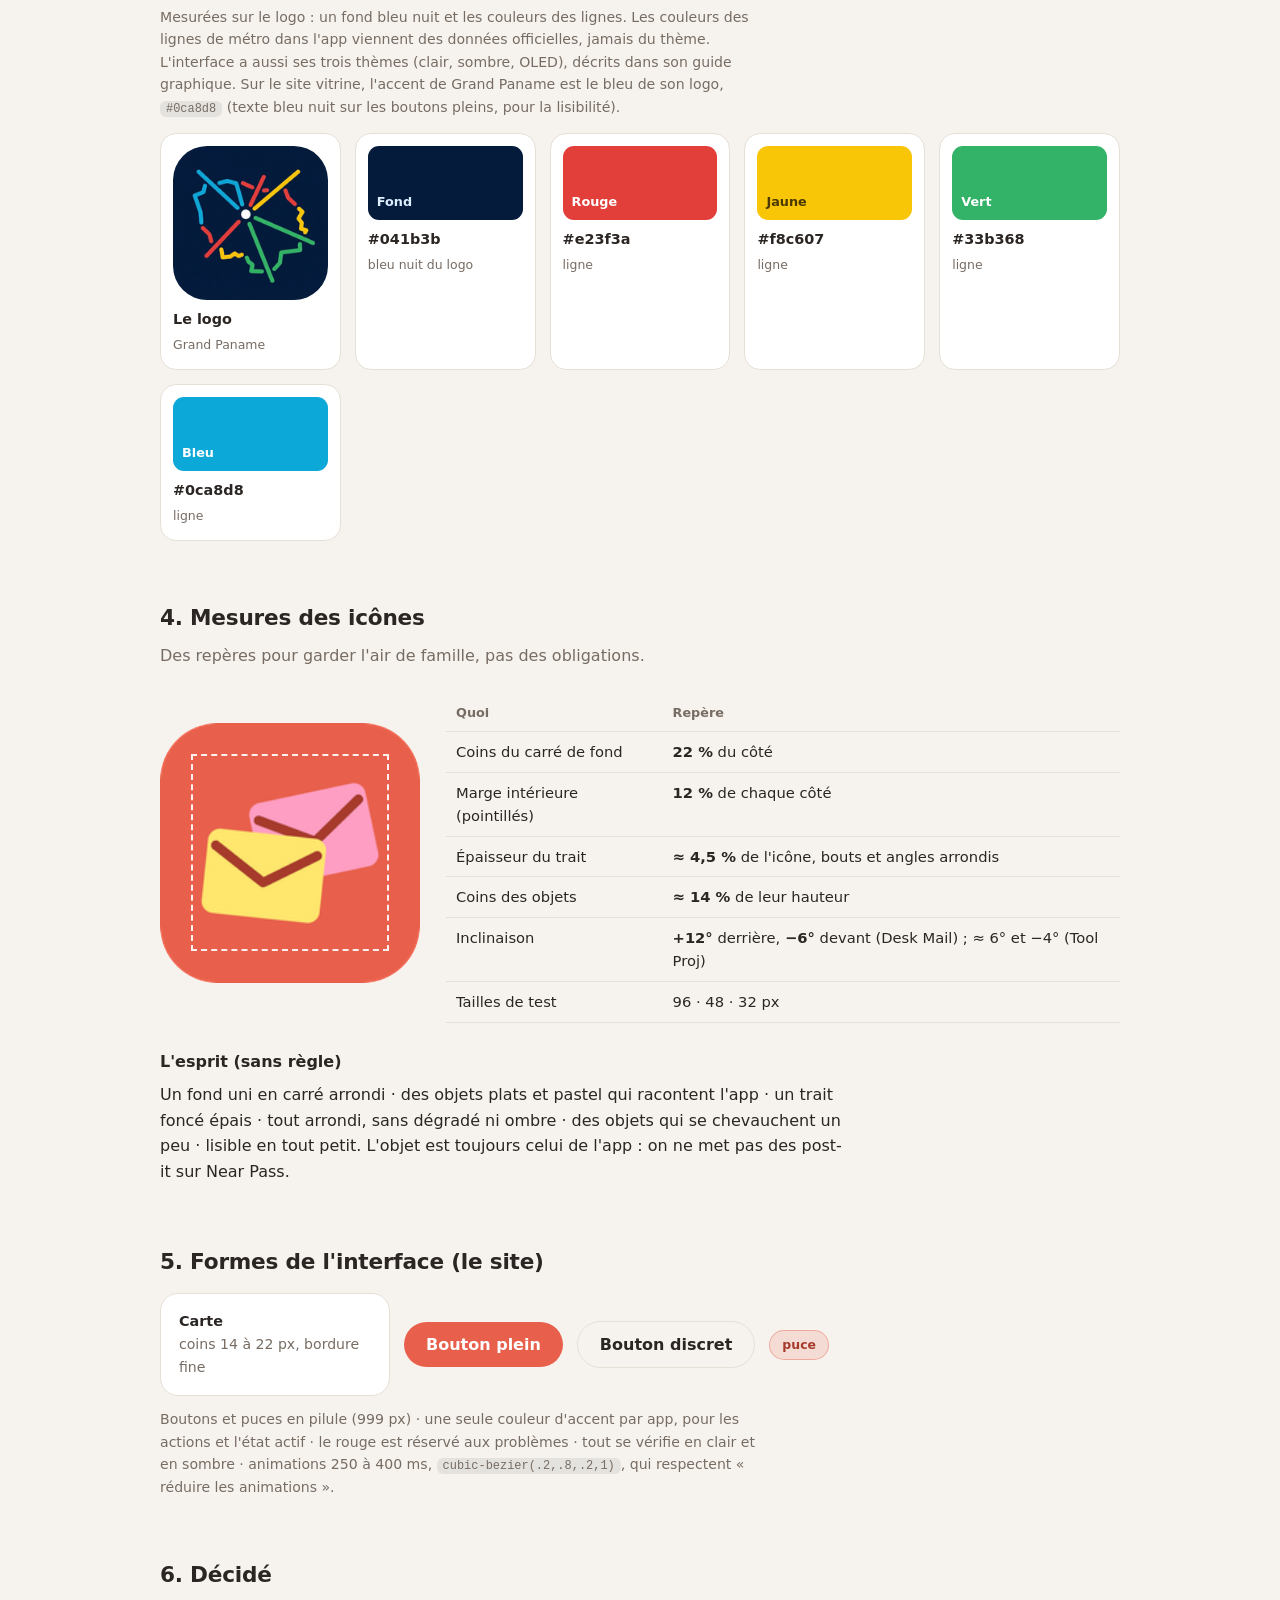
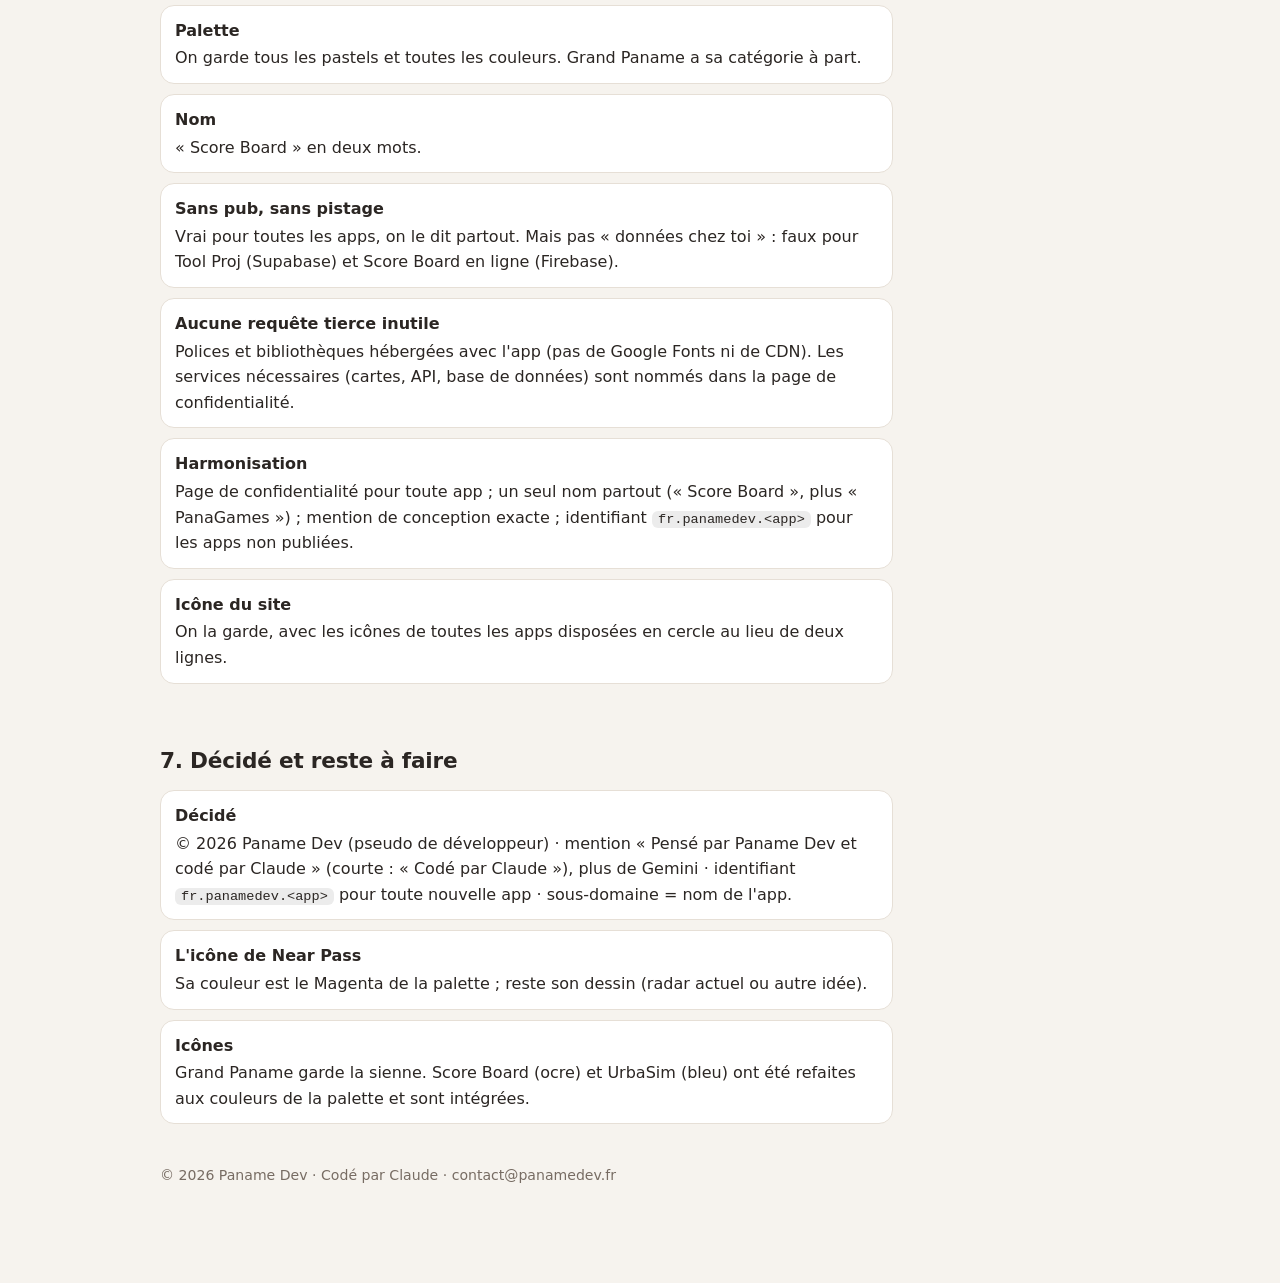
==== commit 60c6587e: "Open Page : carré cyan uni à la place de l'icône dessinée, en attendant la vraie Co-Authored-By: Cla" ====
--- a/branding/charte-paname-dev.html
+++ b/branding/charte-paname-dev.html
@@ -80,7 +80,7 @@
   <figure><img class="icon" src="[data-uri]" alt=""><figcaption><b>Near Pass</b><small>provisoire</small></figcaption></figure>
   <figure><img class="icon" src="[data-uri]" alt=""><figcaption><b>Score Board</b><small>pion + dé</small></figcaption></figure>
   <figure><img class="icon" src="[data-uri]" alt=""><figcaption><b>UrbaSim</b><small>skyline sur bleu nuit</small></figcaption></figure>
-  <figure><img class="icon" src="[data-uri]" alt=""><figcaption><b>Open Page</b><small>provisoire · cyan</small></figcaption></figure>
+  <figure><img class="icon" src="[data-uri]" alt=""><figcaption><b>Open Page</b><small>à fournir · carré cyan</small></figcaption></figure>
 </div>
 <h3>Lisibilité en petit (96 · 48 · 32 px)</h3>
 <div class="sizes">
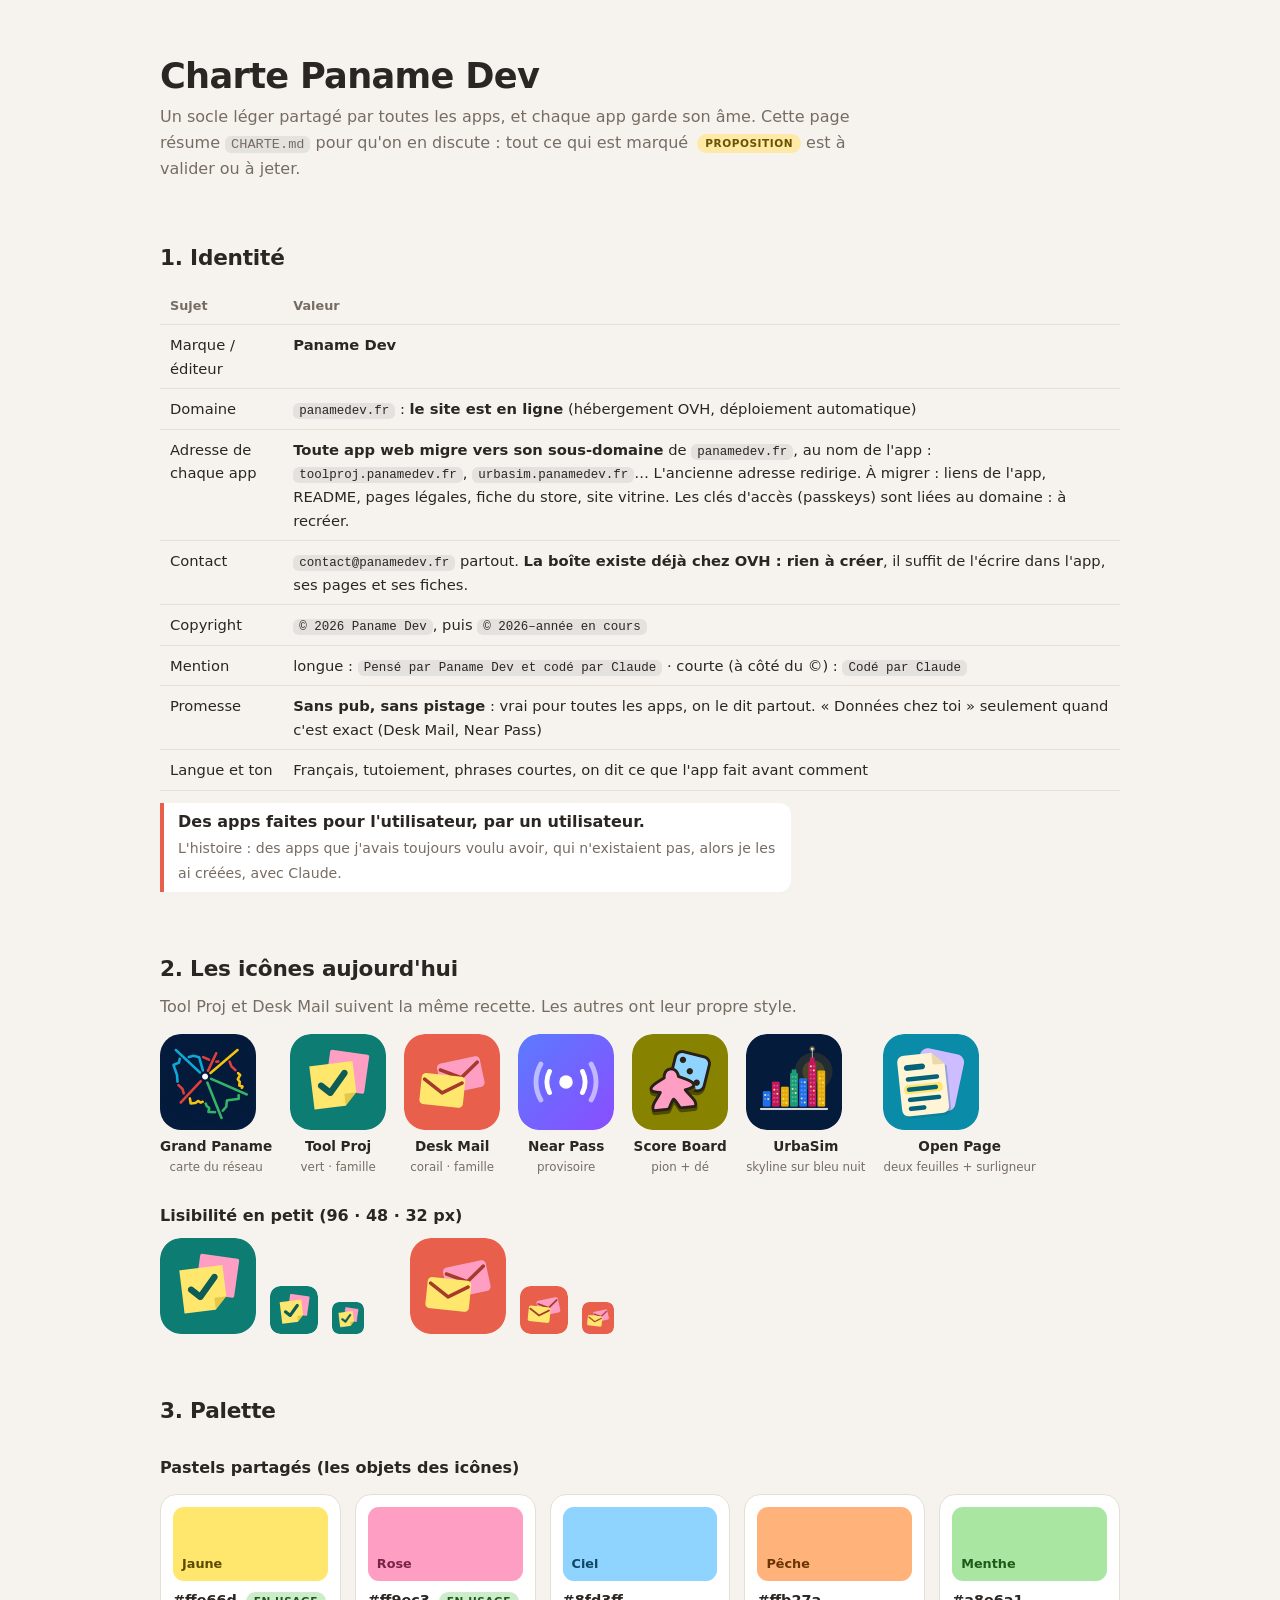
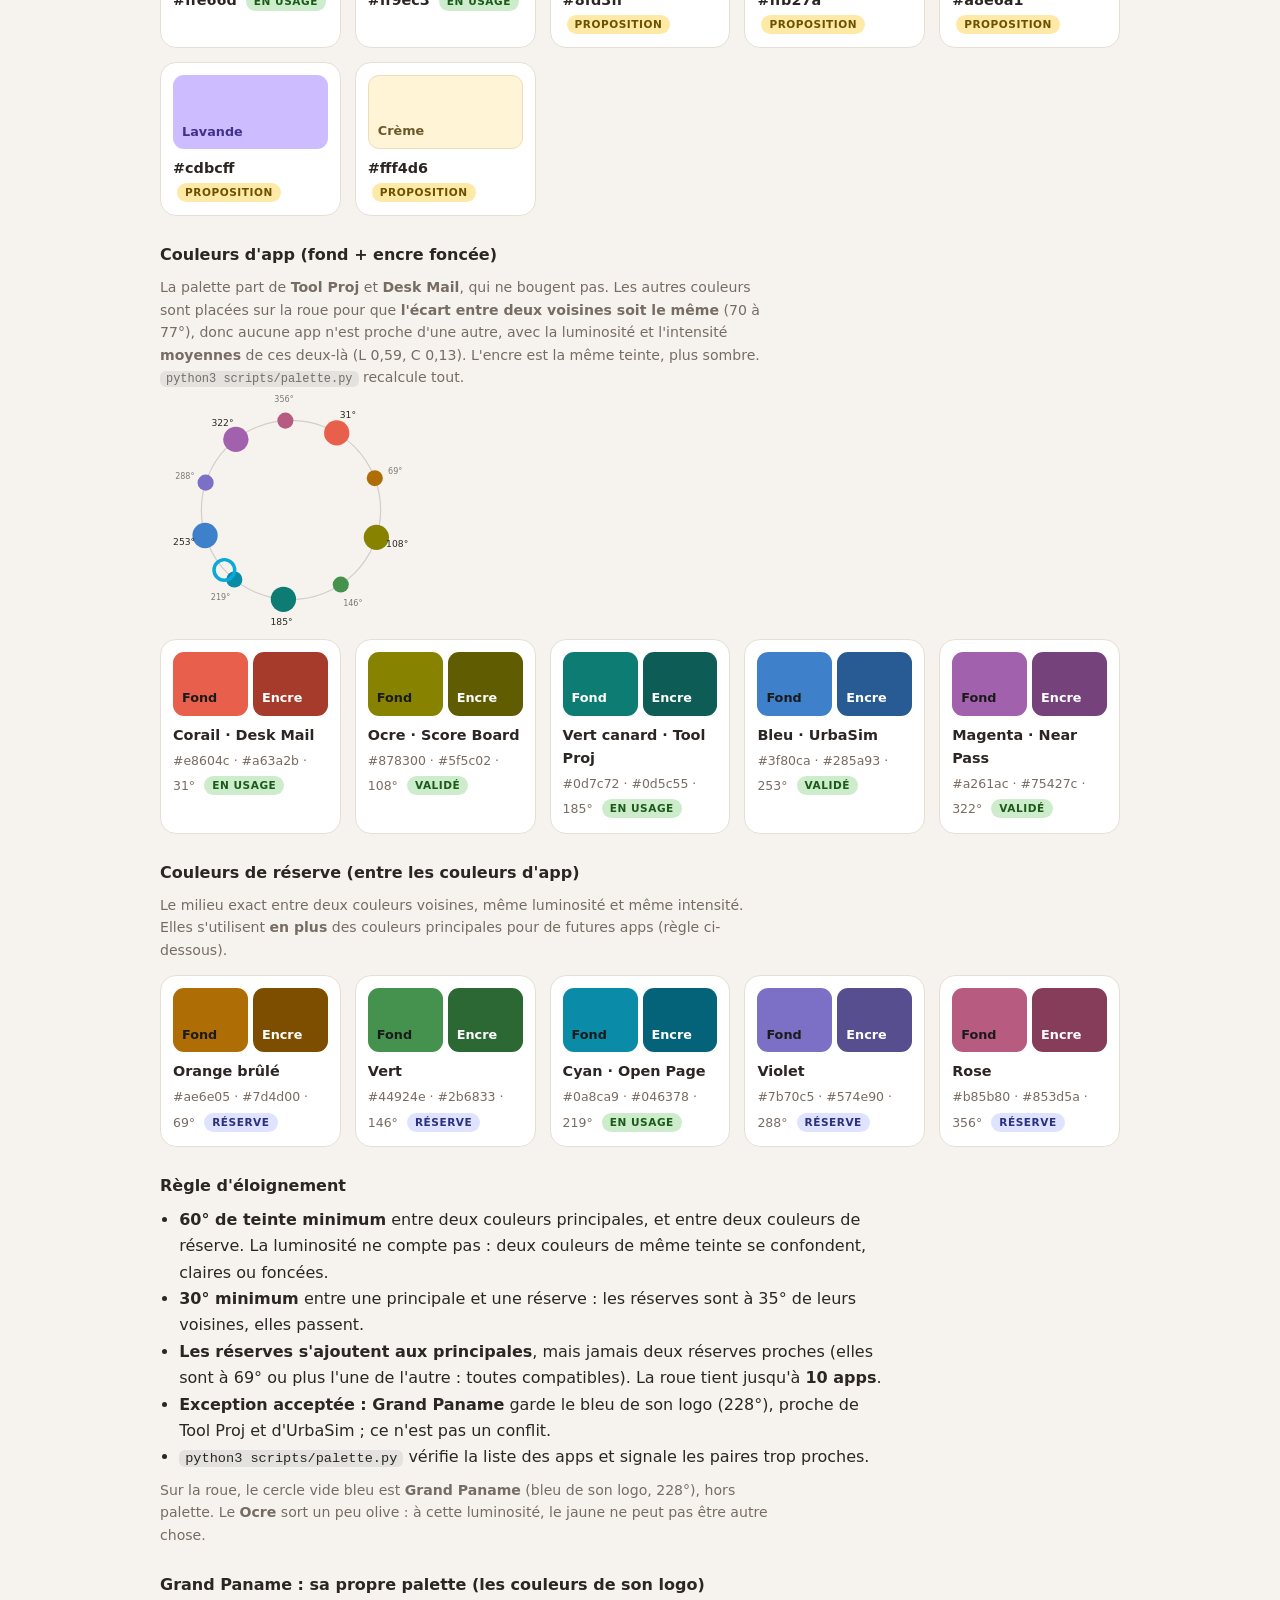
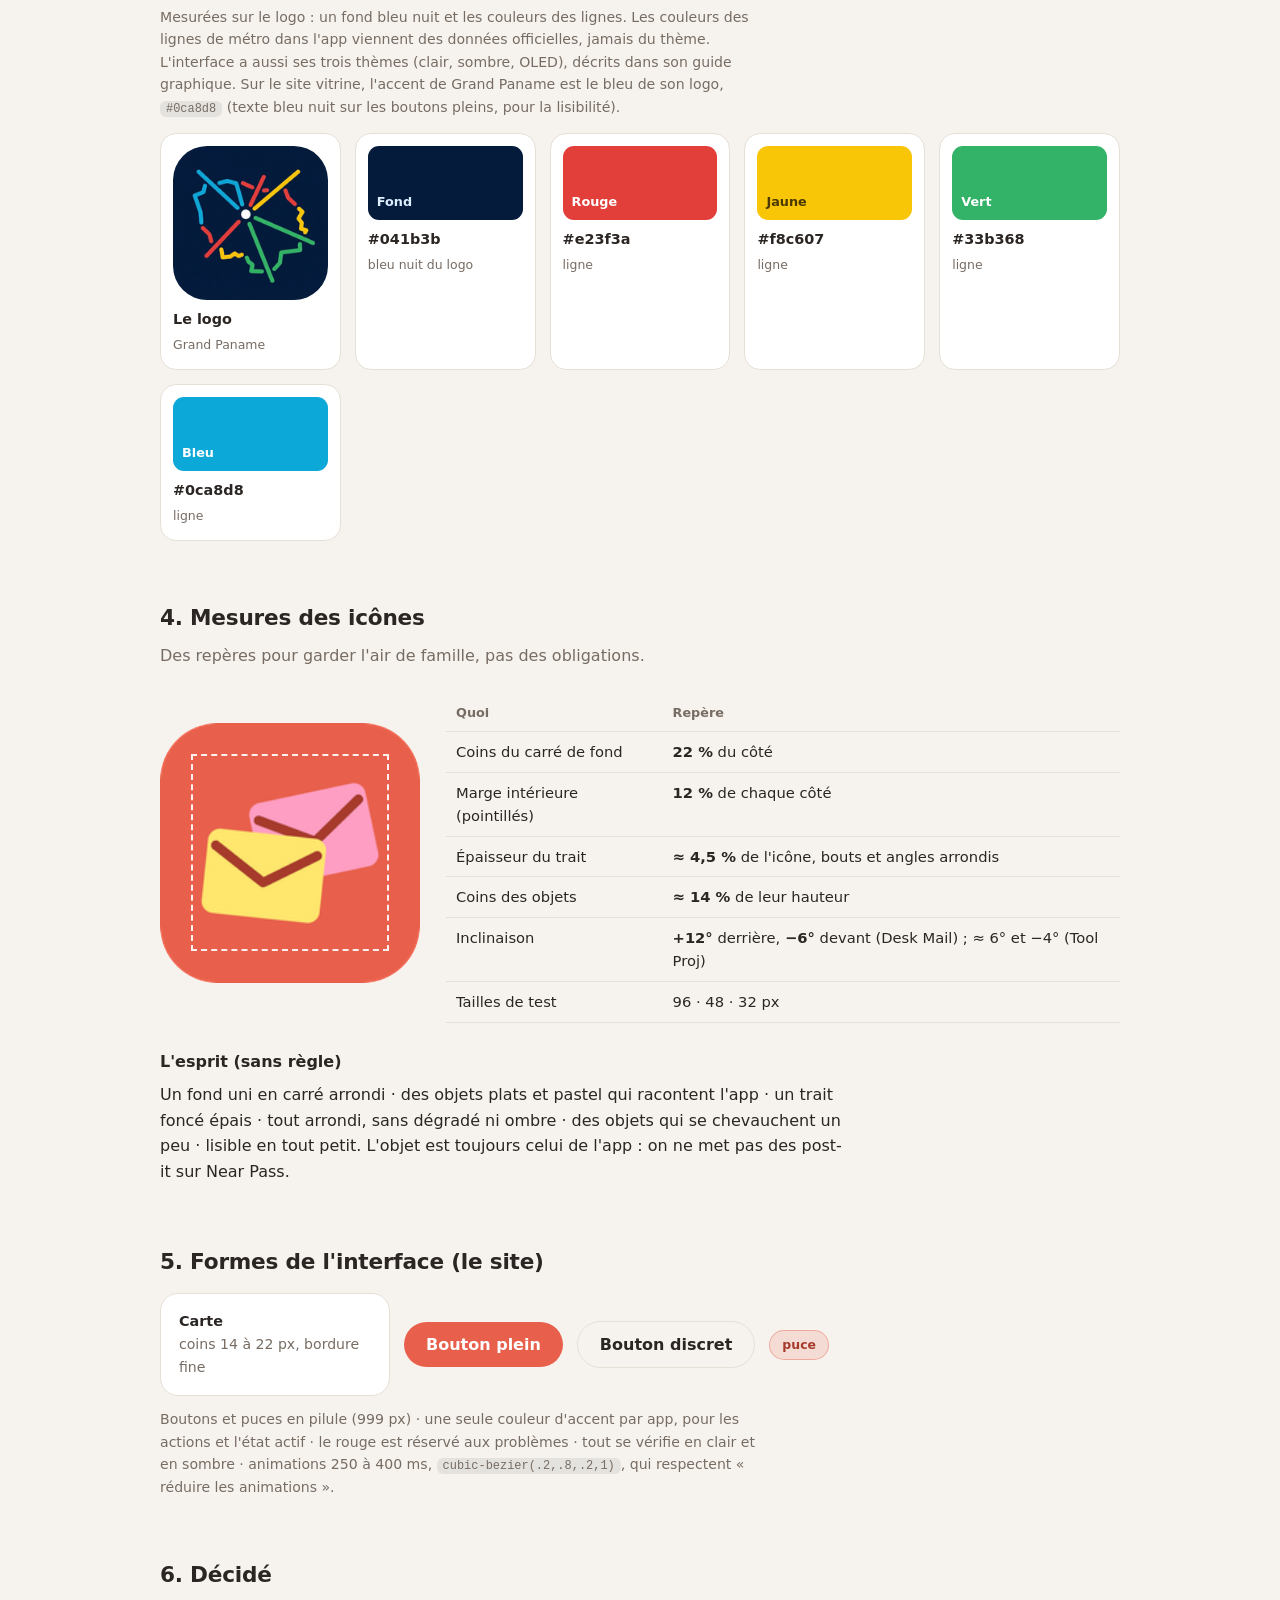
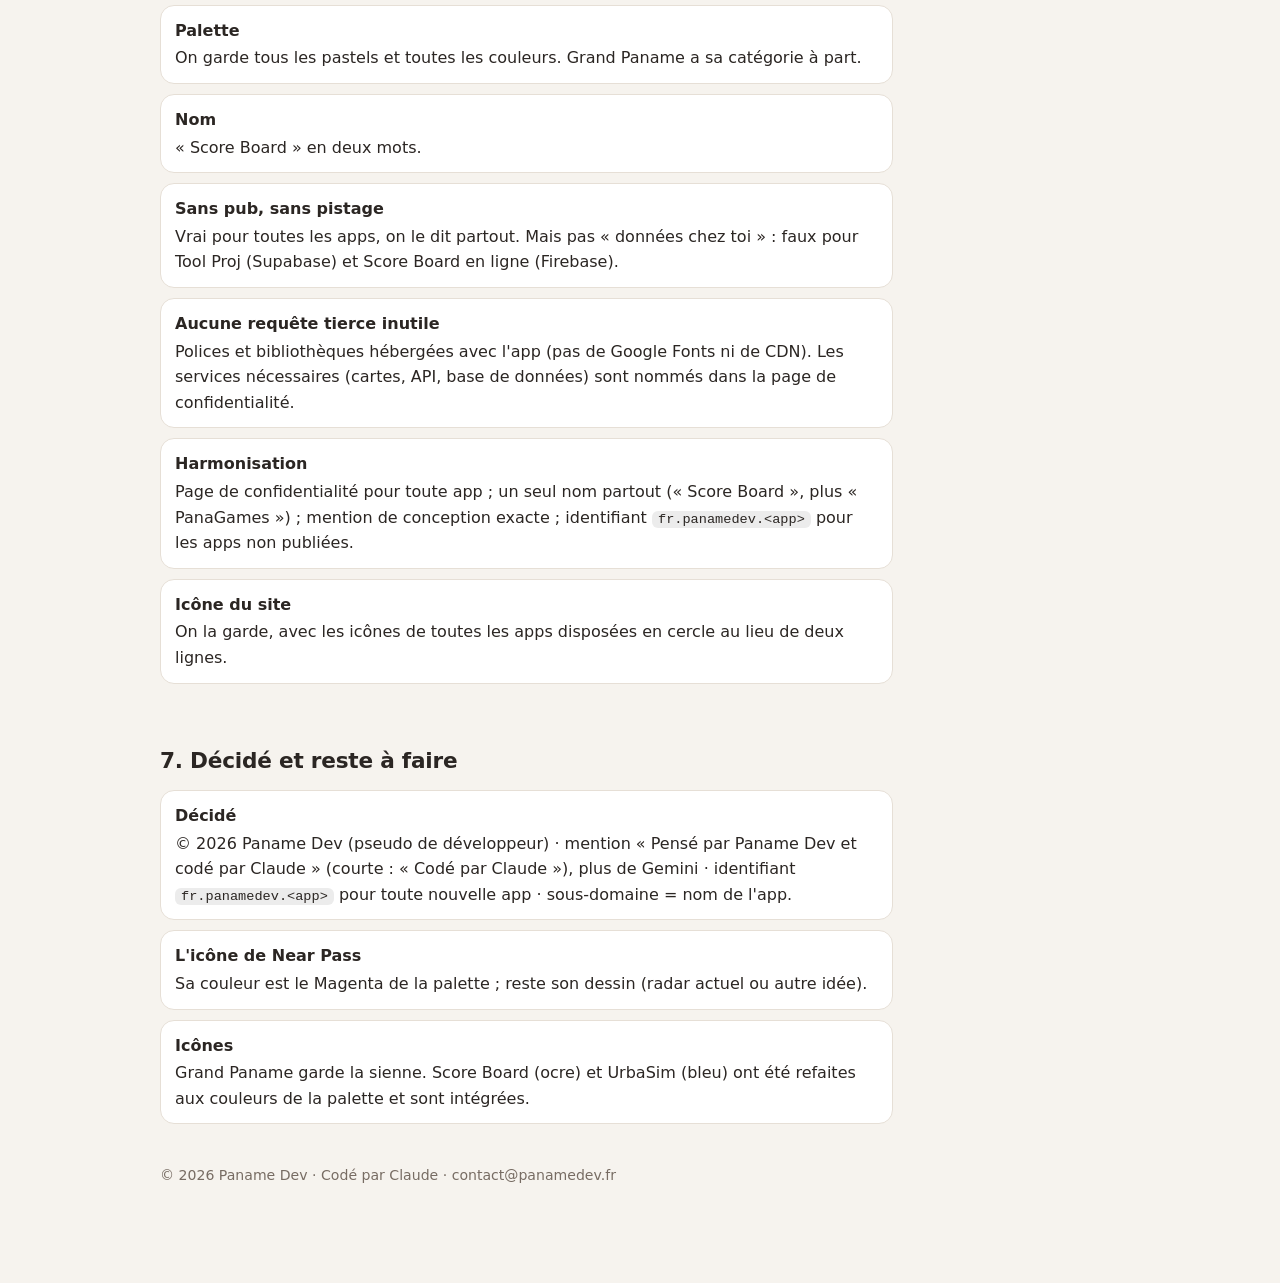
==== commit 4f88c614: "Open Page : vraie icône (deux feuilles et surligneur) Co-Authored-By: Claude Sonnet 5.5 <noreply@ant" ====
--- a/branding/charte-paname-dev.html
+++ b/branding/charte-paname-dev.html
@@ -80,7 +80,7 @@
   <figure><img class="icon" src="[data-uri]" alt=""><figcaption><b>Near Pass</b><small>provisoire</small></figcaption></figure>
   <figure><img class="icon" src="[data-uri]" alt=""><figcaption><b>Score Board</b><small>pion + dé</small></figcaption></figure>
   <figure><img class="icon" src="[data-uri]" alt=""><figcaption><b>UrbaSim</b><small>skyline sur bleu nuit</small></figcaption></figure>
-  <figure><img class="icon" src="[data-uri]" alt=""><figcaption><b>Open Page</b><small>à fournir · carré cyan</small></figcaption></figure>
+  <figure><img class="icon" src="[data-uri]" alt=""><figcaption><b>Open Page</b><small>deux feuilles + surligneur</small></figcaption></figure>
 </div>
 <h3>Lisibilité en petit (96 · 48 · 32 px)</h3>
 <div class="sizes">
